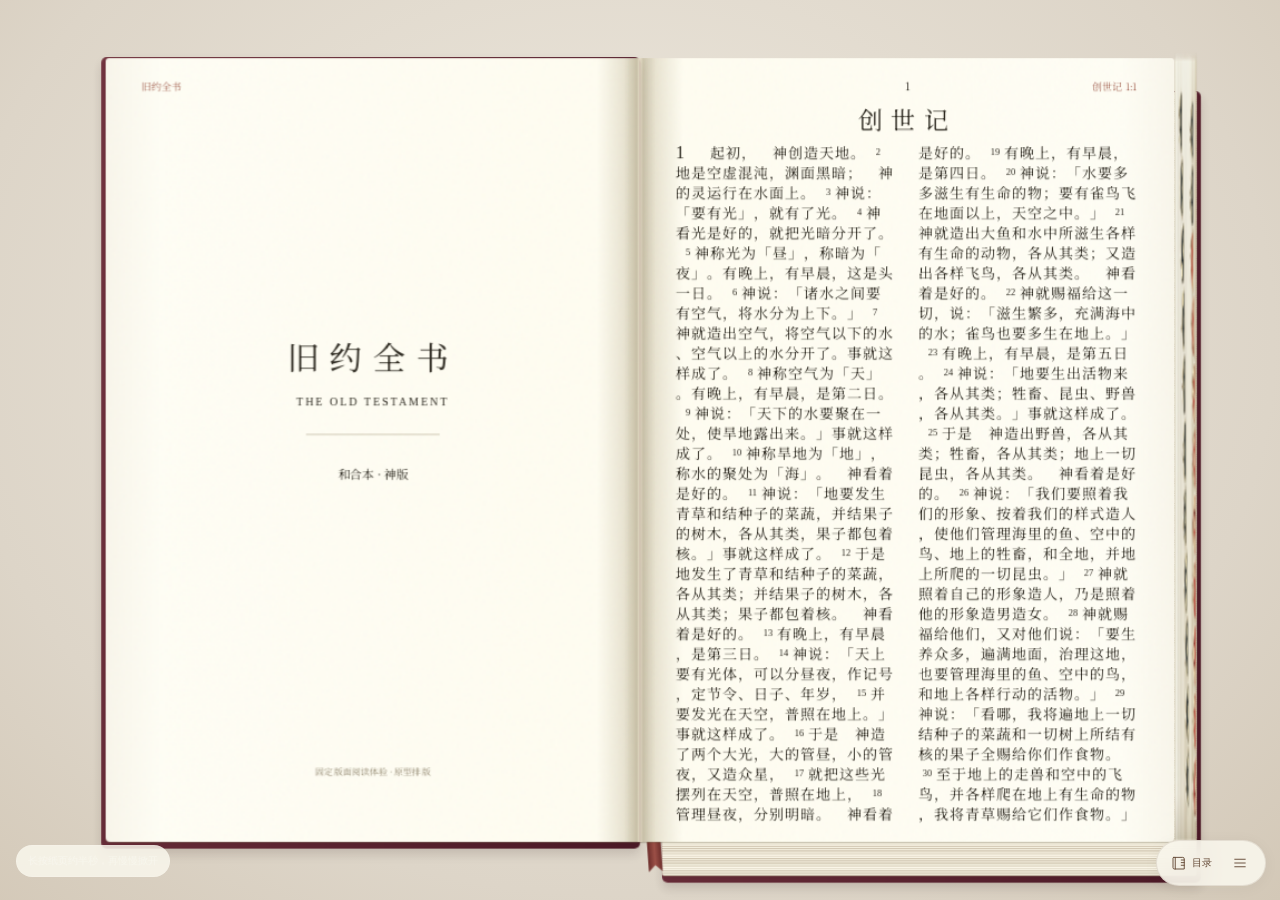
==== index.html @ 945cb701 "Fix distorted scripture glyphs and chapter spacing with shared typography" ====
<!doctype html>
<html lang="zh-CN" class="paper-immersive" data-reader-scene="reading" data-reader-chrome="hidden" data-paper-scene="reading">
<head>
  <meta charset="utf-8">
  <meta name="viewport" content="width=device-width,initial-scale=1,viewport-fit=cover">
  <meta name="theme-color" content="#d8d0c2">
  <meta name="description" content="固定纸页、双栏对开、书侧索引与真实阅读进度。一个保留经文空间记忆的圣经阅读体验原型。">
  <link rel="manifest" href="manifest.webmanifest"><link rel="icon" href="app-icon.svg" type="image/svg+xml"><link rel="apple-touch-icon" sizes="180x180" href="app-icon-180.png"><meta name="apple-mobile-web-app-capable" content="yes"><meta name="apple-mobile-web-app-status-bar-style" content="black-translucent">
  <title>纸页 · 圣经阅读实验</title>
  <link rel="stylesheet" href="fonts.css">
  <link rel="stylesheet" href="style.css?v=curl-2">
  <link rel="stylesheet" href="book-index.css?v=one-shot-1"><link rel="stylesheet" href="book-scene.css?v=paper-mass-1"><link rel="stylesheet" href="immersion.css?v=one-shot-1">
  <script src="book-material.js?v=paper-mass-1" defer></script><script src="book-scene.js?v=paper-mass-1" defer></script><script src="book-index.js?v=paper-mass-1" defer></script>
  <script src="bible-data.js" defer></script>
  <script src="paper-typography.js?v=type-1" defer></script><script src="paper-page.js?v=type-1" defer></script>
  <script src="gesture-core.js" defer></script>
  <script src="paper-physics.js?v=curl-2" defer></script>
  <script src="paper-renderer.js?v=type-1" defer></script>
  <script src="app.js?v=type-1" defer></script><script src="immersion.js?v=one-shot-1" defer></script>
</head>
<body data-paper-scene="reading">
<header class="masthead">
  <a class="brand" href="#" aria-label="纸页，返回阅读"><span class="brand-mark">页</span><span>纸页<small>PAPER BIBLE</small></span></a>
  <div class="edition-label">和合本 · 固定版面实验 <span>EXPERIENCE 03 · 一镜到底</span></div>
  <button class="text-button" id="about-open">关于这本书 <span aria-hidden="true">↗</span></button>
</header>
<main>
  <aside class="intro">
    <div class="eyebrow"><i></i> 为位置记忆而设计</div>
    <h1>记得那句话，<br>也记得<br><em>它在哪里。</em></h1>
    <p class="lede">不是一条滚动的文字流。<br>是一本可以握住、翻动、重新找到的书。</p>
    <div class="principles">
      <div><span class="guide-icon">↔</span><p><strong>慢慢挪动，细细读</strong><small>轻拖移动纸页 · 捏合缩放整本书</small></p></div>
      <div><span class="guide-icon">⌁</span><p><strong>捏住一页，掀开，也可以放回</strong><small>长按后慢拖 · 纸页弯起，下一页露出</small></p></div>
      <div><span class="guide-icon">Ⅱ</span><p><strong>两根手指，翻过一叠纸</strong><small>连续快滑：5 页 → 10 页 → 20 页</small></p></div>
    </div>
    <div class="lab-controls"><span>用鼠标先试试</span><div><button id="demo-pan">慢拖示范</button><button id="demo-burst">双指快翻示范</button></div></div>
    <p class="prototype-note">体验版排版 · 非实体书原版页码<br>同一页的位置不动，纸张可以慢慢弯起</p>
  </aside>
  <section class="reader" aria-label="纸质圣经阅读器">
    <div class="reader-header">
      <button class="location" id="location-button" aria-label="选择章节"><span id="book-name">创世记</span><span class="location-ref" id="chapter-name">第 1 章</span><span aria-hidden="true">⌄</span></button>
      <div class="view-switch" role="group" aria-label="观看方式"><button id="view-open" class="selected" aria-pressed="true">展开</button><button id="view-edge" aria-pressed="false">看书侧</button></div>
      <button class="icon-button" id="help-open" aria-label="手势说明">?</button>
    </div>
    <div class="stage-wrap">
      <div class="stage" id="stage" tabindex="0" role="region" aria-label="对开书页。直接拖动平移；长按约半秒后慢拖可掀页、回拖放回；双指捏合缩放。左页向右前翻，右页向左后翻。">
        <div class="surface-caption" id="surface-caption">一张固定的版面，一段熟悉的位置</div>
        <div class="book" id="book">
          <div class="book-volume" id="book-volume">
            <div class="cover cover-right"></div><div class="page-stack right-stack" id="right-stack"></div>
            <article class="paper right-paper" id="right-paper" aria-label="右页"></article>
            <div class="left-half" id="left-half"><div class="cover cover-left"></div><div class="page-stack left-stack" id="left-stack"></div><div class="left-reading-edge" id="left-reading-edge" aria-hidden="true"></div><article class="paper left-paper" id="left-paper" aria-label="左页"></article><div class="front-cover" aria-hidden="true"><span class="cover-cross">†</span><strong>圣经</strong><small>HOLY BIBLE</small></div></div>
            <div class="gutter"></div><div class="ribbon" aria-hidden="true"></div>
            <div class="index-placement" id="index-placement"><div class="physical-index-host" id="physical-index-host"></div></div>
          </div>
        </div>
        <div class="touch-ring" id="touch-ring" aria-hidden="true"></div>
      </div>
      <div class="scene-controls" id="scene-controls" aria-label="书侧目录">
        <div class="scene-topbar"><button id="scene-back">← 回到阅读</button><span id="scene-status" role="status">沿着书侧，找回那一卷</span></div>
        <div class="scene-bottom"><div class="scene-chapter-list" id="scene-chapter-list" hidden></div><div class="scene-actions"><button id="scene-digital" aria-pressed="false">展开为数字目录</button><button id="scene-chapters">当前卷章节</button></div><p>黑金 · 旧约　朱红 · 新约<br>同一组标签，从纸页走向数字，再回到纸页。</p></div>
      </div>
      <div class="gesture-feedback" id="gesture-feedback" role="status" aria-live="polite">长按纸页约半秒，再慢慢掀开</div>
      <div class="viewport-map" id="viewport-map" aria-hidden="true"><div class="map-fold"></div><div id="map-window"></div></div>
    </div>
    <div class="reading-tools" id="reading-tools">
      <div class="focus-group" role="group" aria-label="阅读视角"><button id="fit-book" class="active">对开</button><button id="focus-left">左页</button><button id="focus-right">右页</button><button id="demo-peek" class="peek-demo" title="演示长按、掀开偷看、再放回">掀页演示</button></div>
      <div class="zoom-tools"><button id="zoom-out" aria-label="缩小">−</button><button id="zoom-value" title="恢复对开视角">100%</button><button id="zoom-in" aria-label="放大">＋</button></div>
    </div>
    <footer class="reader-footer">
      <button class="nav-button" id="prev" aria-label="向前翻一页">←</button>
      <div class="book-progress"><div class="progress-label"><span id="page-label">1 — 2</span><span id="progress-label">创世记</span></div><div class="thickness-track" title="左边是已翻过的书页，右边是尚未翻过的书页"><div class="read-block" id="read-block"></div><i id="position-pin"></i><div class="unread-block"></div></div><div class="thickness-labels"><span>已经翻过的纸页</span><span>还在右手边的纸页</span></div></div>
      <button class="nav-button" id="next" aria-label="向后翻一页">→</button>
    </footer>
  </section>
</main>
<dialog id="about-dialog"><button class="dialog-close" data-close aria-label="关闭">×</button><div class="eyebrow">关于这次实验</div><h2>位置不动，<br>只是换一种拿书的方式。</h2><p>手机上，放大并移动观看；平板横屏，完整展开两页。经文不会随屏幕宽度重新排版。</p><p>左右书页堆叠与底部厚度条对应全书位置。点「目录」后，书会合起并转向纸边。66 卷标签按三个一组落在半圆切口中；可展开为数字目录，选卷后回到对应切口，再打开书。</p><p class="notice">本版为参考小开本双栏风格的体验排版，并非某一印刷版的扫描复刻。后续接入你提供的扫描版，才能与实体书页码、行文位置一一对应。</p><div class="sources"><a href="https://www.bibleinmylanguage.com/chinese-bible-midsize-black-black-pvc-covered-chinese-union-version-the-most-popular-bible-in-mainland-china-with-thumb-index-golden-letters-on-cover-red-edges-cuv-holy-bible/" target="_blank" rel="noreferrer">内页风格参考 ↗</a><a href="https://ebible.org/cmn-cu89s/copyright.htm" target="_blank" rel="noreferrer">经文来源：eBible 和合本（公版标注）↗</a></div></dialog>
<dialog id="help-dialog"><button class="dialog-close" data-close aria-label="关闭">×</button><div class="eyebrow">手势小抄 · 可逆的翻页</div><h2>先捏住这张纸，<br>再决定要不要翻过去。</h2><dl><dt>长按约半秒，再慢慢拖</dt><dd>右页向左掀，左页向右掀。从触点到书脊之间会弯起，下面的下一页逐渐露出；手指往回走，纸页就跟着退回。</dd><dt>松手放下</dt><dd>翻过中间或向前甩出时完成翻页；没过中间或明显往回拖时回落。只掀开偷看，不会改变页码。中途添加第二根手指会放回纸页，转为缩放。</dd><dt>直接单指慢拖</dt><dd>不先长按，仍然是移动整本书，不会进入掀页。</dd><dt>单指 / 双指快滑</dt><dd>单指翻 1 页；双指先翻 5 页，1.25 秒内连续同向快滑加速到 10、20 页。都用弯曲纸页过渡。</dd><dt>双指张开 / 合拢</dt><dd>缩放整本书；本次触摸不会误触发翻页。</dd><dt>鼠标与演示</dt><dd>按住鼠标约半秒再拖，也能掀页；点击工具栏「掀页演示」可看一次掀开、偷看、放回的完整过程。Esc 可放回纸页。</dd></dl><p class="notice">“翻 1 页”按翻动一张纸计算，即下一组对开。当前为轻量曲面纸张模拟，并非完整纸张力学仿真；不同手机的多指手感仍需真机体验。</p></dialog>

</body></html>
---- fonts.css ----
@font-face{font-family:PaperSerif;src:url("fonts/serif-0-cbd42fdb.woff2");font-weight:400;font-display:swap;unicode-range:U+20,U+2A,U+2D,U+2E,U+2F,U+30,U+31,U+32,U+33,U+34,U+35,U+36,U+37,U+38,U+39,U+41,U+42,U+43,U+44,U+45,U+46,U+47,U+48,U+49,U+4A,U+4B,U+4C,U+4D,U+4E,U+4F,U+50,U+51,U+52,U+53,U+54,U+55,U+56,U+57,U+58,U+59,U+5A,U+61,U+62,U+63,U+64,U+65,U+66,U+67,U+68,U+69,U+6A,U+6B,U+6C,U+6D,U+6E,U+6F,U+70,U+71,U+72,U+73,U+74,U+75,U+76,U+77,U+78,U+79,U+7A,U+A0,U+B7,U+2014,U+201C,U+201D,U+2D8D,U+3000,U+3001,U+3002,U+300C,U+300D,U+300E,U+300F,U+3014,U+3015,U+4E00,U+4E01,U+4E03,U+4E07,U+4E08,U+4E09,U+4E0A,U+4E0B,U+4E0D,U+4E0E,U+4E11,U+4E13,U+4E14,U+4E15,U+4E16,U+4E1A,U+4E1B,U+4E1C,U+4E1D,U+4E22,U+4E24,U+4E25,U+4E27,U+4E2A,U+4E2D,U+4E30,U+4E32,U+4E34,U+4E39,U+4E3A,U+4E3B,U+4E3D,U+4E3E,U+4E43,U+4E45,U+4E48,U+4E49,U+4E4B,U+4E4C,U+4E4E,U+4E4F,U+4E50,U+4E56,U+4E58,U+4E5D,U+4E5F,U+4E60,U+4E61,U+4E66,U+4E70,U+4E71,U+4E73,U+4E86,U+4E89,U+4E8B,U+4E8C,U+4E8E,U+4E8F,U+4E91,U+4E92,U+4E94,U+4E95,U+4E98,U+4E9A,U+4E9B,U+4EA1,U+4EA4,U+4EA5,U+4EA6,U+4EA7,U+4EA8,U+4EA9,U+4EAB,U+4EAC,U+4EAD,U+4EAE,U+4EB2,U+4EB5,U+4EBA,U+4EBF,U+4EC0,U+4EC1,U+4EC5,U+4EC6,U+4EC7,U+4ECA,U+4ECB,U+4ECD,U+4ECE,U+4ED1,U+4ED3,U+4ED4,U+4ED6,U+4ED7,U+4ED8,U+4ED9,U+4EE3,U+4EE4,U+4EE5,U+4EEA,U+4EEC,U+4EF0,U+4EF6,U+4EF7,U+4EFB,U+4EFD,U+4EFF,U+4F0A,U+4F0D,U+4F0F,U+4F10,U+4F11,U+4F17,U+4F19,U+4F1A,U+4F1F,U+4F20,U+4F24,U+4F26,U+4F2A,U+4F2F,U+4F30,U+4F34,U+4F36,U+4F38,U+4F3A,U+4F3C,U+4F46,U+4F4D,U+4F4E,U+4F4F,U+4F50,U+4F51,U+4F53,U+4F55,U+4F59,U+4F5B,U+4F5C,U+4F60,U+4F63,U+4F69,U+4F6F,U+4F73,U+4F7F,U+4F84,U+4F8B,U+4F8D,U+4F9B,U+4F9D,U+4FA7,U+4FAE,U+4FAF,U+4FB5,U+4FBF,U+4FC3,U+4FC4,U+4FCA,U+4FCF,U+4FD7,U+4FDD,U+4FE1,U+4FEE,U+4FEF,U+4FF1,U+4FF8,U+500D,U+5012,U+5014,U+5018,U+5019,U+501A,U+501F,U+5026,U+502D,U+503A,U+503C,U+503E,U+5047,U+504F,U+505A,U+505C,U+5065,U+5076,U+5077,U+507F,U+5085,U+508D,U+50AC,U+50B2,U+50CF,U+50DA,U+50ED,U+50EE,U+50F5,U+50FB,U+513F,U+5141,U+5143,U+5144,U+5145,U+5146,U+5148,U+5149,U+514B,U+514D,U+5151,U+5154,U+515A,U+515C,U+5162,U+5165,U+5168,U+516B,U+516C,U+516D,U+5170,U+5171,U+5173,U+5174,U+5175,U+5176,U+5177,U+5178,U+517B,U+517C,U+517D,U+5185,U+5188,U+518C,U+518D,U+5192,U+5195,U+5199,U+519B,U+519C,U+51A0,U+51A4,U+51A5,U+51AC,U+51B0,U+51B2,U+51B3,U+51B5,U+51B7,U+51C0,U+51C4,U+51C6,U+51C9,U+51CB,U+51CC,U+51CF,U+51D1,U+51DD,U+51E0,U+51E1,U+51E4,U+51ED,U+51EF,U+51F3,U+51F6,U+51F8,U+51F9,U+51FA,U+51FB,U+51FF,U+5200,U+5203,U+5206,U+5207,U+5211,U+5212,U+5217,U+5219,U+521A,U+521B,U+521D,U+5220,U+5224,U+5228,U+5229,U+522B,U+522E,U+5230,U+5236,U+5237,U+523A,U+523B,U+5243,U+524A,U+524D,U+5251,U+5254,U+5256,U+525C,U+5265,U+5269,U+526A,U+526F;}
@font-face{font-family:PaperSerif;src:url("fonts/serif-1-419ee6e7.woff2");font-weight:400;font-display:swap;unicode-range:U+5272,U+527F,U+5288,U+529B,U+529D,U+529E,U+529F,U+52A0,U+52A1,U+52A3,U+52A8,U+52A9,U+52AA,U+52AC,U+52B1,U+52B2,U+52B3,U+52BF,U+52C3,U+52C7,U+52C9,U+52D2,U+52DF,U+52E4,U+52FE,U+52FF,U+5300,U+5305,U+5309,U+5316,U+5317,U+5319,U+5320,U+5323,U+532A,U+5339,U+533A,U+533B,U+533F,U+5341,U+5343,U+5347,U+5348,U+534A,U+534E,U+534F,U+5351,U+5352,U+5355,U+5356,U+5357,U+535A,U+535C,U+5360,U+5364,U+5366,U+5367,U+536B,U+536F,U+5370,U+5371,U+5373,U+5374,U+5377,U+5378,U+5382,U+5384,U+5385,U+5386,U+5389,U+538B,U+538C,U+5395,U+539A,U+539F,U+53A8,U+53BB,U+53C2,U+53C8,U+53C9,U+53CA,U+53CB,U+53CC,U+53CD,U+53D1,U+53D4,U+53D6,U+53D7,U+53D8,U+53D9,U+53DB,U+53DF,U+53E0,U+53E3,U+53E4,U+53E5,U+53E6,U+53E8,U+53E9,U+53EA,U+53EB,U+53EC,U+53EF,U+53F0,U+53F1,U+53F2,U+53F3,U+53F6,U+53F7,U+53F8,U+53F9,U+53FC,U+5401,U+5403,U+5404,U+5408,U+5409,U+540A,U+540C,U+540D,U+540E,U+540F,U+5410,U+5411,U+5413,U+5415,U+5417,U+541B,U+541D,U+541E,U+541F,U+5426,U+5427,U+5429,U+542B,U+542C,U+542F,U+5434,U+5435,U+5438,U+5439,U+543C,U+543E,U+5440,U+5448,U+544A,U+5450,U+5455,U+5458,U+5462,U+5468,U+5473,U+5475,U+547C,U+547D,U+5482,U+5486,U+548C,U+5490,U+5492,U+5499,U+54AC,U+54B3,U+54B7,U+54B8,U+54BD,U+54C0,U+54C1,U+54C4,U+54C7,U+54C8,U+54C9,U+54CD,U+54CE,U+54D1,U+54D2,U+54D7,U+54E5,U+54E9,U+54EA,U+54ED,U+54EE,U+54F2,U+54FA,U+54FC,U+5506,U+5507,U+5509,U+5524,U+5531,U+553E,U+5543,U+5544,U+5546,U+554A,U+5566,U+556C,U+557C,U+5582,U+5583,U+5584,U+5587,U+5589,U+558A,U+5598,U+559C,U+559D,U+55A7,U+55B7,U+55BB,U+55C9,U+55D0,U+55E3,U+55E4,U+55F3,U+5609,U+5618,U+562C,U+5631,U+5632,U+5634,U+5636,U+563B,U+564E,U+5668,U+5669,U+568F,U+56B7,U+56BC,U+56CA,U+56DA,U+56DB,U+56DE,U+56E0,U+56E2,U+56EB,U+56ED,U+56F0,U+56F4,U+56F5,U+56FA,U+56FD,U+56FE,U+56FF,U+5706,U+5708,U+571F,U+5723,U+5728,U+572D,U+5730,U+573A,U+5740,U+5747,U+574D,U+574E,U+574F,U+5750,U+5751,U+5757,U+575A,U+575B,U+575F,U+5760,U+5761,U+5766,U+5782,U+578B,U+5792,U+57A3,U+57A6,U+57AB,U+57C3,U+57CB,U+57CE,U+57E0,U+57F9,U+57FA,U+5802,U+5806,U+5815,U+582A,U+5835,U+584C,U+5854,U+5858,U+585E,U+586B,U+5881,U+5883,U+5893,U+5899,U+589E,U+58A8,U+58A9,U+58C1,U+58EB,U+58EE,U+58F0,U+58F6,U+5904,U+5907,U+590D,U+590F,U+5916,U+5919,U+591A,U+591C,U+591F,U+5927,U+5929,U+592A,U+592B,U+592D,U+592E,U+5931,U+5934,U+5938,U+5939,U+593A,U+5941,U+5947,U+5948,U+5949,U+594B,U+594F,U+5951,U+5954,U+5956,U+5957,U+5960,U+5962,U+5965,U+5973,U+5974,U+5976,U+5978,U+5979,U+597D,U+5982,U+5983,U+5984,U+5986,U+5987,U+5988,U+5992,U+5993,U+5999,U+59A5,U+59A8,U+59AE,U+59B9,U+59BB,U+59BE,U+59CA,U+59CB,U+59D0,U+59D1,U+59D3,U+59D4,U+59E8,U+59FB,U+5A01,U+5A03,U+5A07,U+5A08,U+5A18,U+5A36,U+5A3C,U+5A46,U+5A49,U+5A5A,U+5A62,U+5A6A,U+5A74,U+5A7F,U+5A9A,U+5AB3,U+5AC1,U+5AC2;}
@font-face{font-family:PaperSerif;src:url("fonts/serif-2-812666ce.woff2");font-weight:400;font-display:swap;unicode-range:U+5AC9,U+5ACC,U+5AD4,U+5AE9,U+5B09,U+5B50,U+5B54,U+5B55,U+5B57,U+5B58,U+5B59,U+5B5A,U+5B5D,U+5B63,U+5B64,U+5B66,U+5B69,U+5B73,U+5B7D,U+5B81,U+5B83,U+5B85,U+5B87,U+5B88,U+5B89,U+5B8C,U+5B8F,U+5B97,U+5B98,U+5B99,U+5B9A,U+5B9C,U+5B9D,U+5B9E,U+5BA0,U+5BA1,U+5BA2,U+5BA3,U+5BA4,U+5BAB,U+5BB0,U+5BB3,U+5BB4,U+5BB5,U+5BB6,U+5BB9,U+5BBD,U+5BBE,U+5BBF,U+5BC2,U+5BC4,U+5BC6,U+5BCC,U+5BD2,U+5BD3,U+5BDD,U+5BDE,U+5BDF,U+5BE1,U+5BE8,U+5BF8,U+5BF9,U+5BFB,U+5BFC,U+5BFF,U+5C01,U+5C04,U+5C06,U+5C0A,U+5C0F,U+5C11,U+5C14,U+5C16,U+5C18,U+5C1A,U+5C1D,U+5C31,U+5C38,U+5C3A,U+5C3C,U+5C3D,U+5C3E,U+5C3F,U+5C40,U+5C42,U+5C45,U+5C48,U+5C49,U+5C4B,U+5C55,U+5C5E,U+5C61,U+5C65,U+5C6F,U+5C71,U+5C81,U+5C82,U+5C94,U+5C96,U+5C9B,U+5CA9,U+5CAD,U+5CB3,U+5CB8,U+5CF0,U+5CFB,U+5D07,U+5D0E,U+5D16,U+5D29,U+5D3D,U+5D4C,U+5DDD,U+5DE1,U+5DE2,U+5DE5,U+5DE6,U+5DE7,U+5DEB,U+5DEE,U+5DF1,U+5DF2,U+5DF3,U+5DF4,U+5DF7,U+5DFE,U+5E02,U+5E03,U+5E05,U+5E06,U+5E08,U+5E0C,U+5E10,U+5E11,U+5E15,U+5E16,U+5E18,U+5E1A,U+5E1C,U+5E1D,U+5E26,U+5E2D,U+5E2E,U+5E37,U+5E38,U+5E45,U+5E54,U+5E55,U+5E72,U+5E73,U+5E74,U+5E76,U+5E78,U+5E7B,U+5E7C,U+5E7D,U+5E7F,U+5E84,U+5E86,U+5E87,U+5E8A,U+5E8F,U+5E93,U+5E94,U+5E95,U+5E97,U+5E99,U+5E9C,U+5E9F,U+5EA6,U+5EA7,U+5EAD,U+5EB5,U+5EB6,U+5EB7,U+5EC9,U+5ECA,U+5EEA,U+5EF6,U+5EFA,U+5EFF,U+5F00,U+5F02,U+5F03,U+5F04,U+5F0A,U+5F0F,U+5F11,U+5F13,U+5F15,U+5F17,U+5F1F,U+5F20,U+5F25,U+5F26,U+5F2F,U+5F31,U+5F39,U+5F3A,U+5F52,U+5F53,U+5F55,U+5F62,U+5F69,U+5F70,U+5F71,U+5F79,U+5F7C,U+5F80,U+5F81,U+5F84,U+5F85,U+5F87,U+5F88,U+5F8B,U+5F90,U+5F92,U+5F97,U+5FA1,U+5FAA,U+5FAE,U+5FB7,U+5FC3,U+5FC5,U+5FCC,U+5FCD,U+5FD2,U+5FD7,U+5FD8,U+5FD9,U+5FE0,U+5FE4,U+5FE7,U+5FEB,U+5FF5,U+5FFB,U+5FFD,U+5FFF,U+6000,U+6001,U+600E,U+6012,U+6015,U+601C,U+601D,U+6020,U+6025,U+6027,U+6028,U+602A,U+602F,U+603B,U+6043,U+604B,U+6050,U+6052,U+6055,U+6064,U+6068,U+6069,U+606D,U+606F,U+6070,U+6073,U+6076,U+6078,U+607A,U+607C,U+6084,U+6089,U+6094,U+6096,U+609F,U+60A3,U+60A6,U+60AC,U+60AF,U+60B2,U+60B4,U+60BC,U+60C5,U+60CA,U+60D1,U+60DC,U+60DF,U+60E0,U+60E7,U+60E8,U+60E9,U+60EB,U+60ED,U+60EF,U+60F0,U+60F3,U+60F6,U+60F9,U+6101,U+6106,U+6108,U+610E,U+610F,U+611A,U+611F,U+6124,U+6127,U+613F,U+6148,U+614C,U+614E,U+6155,U+6162,U+6167,U+6170,U+618E,U+6194,U+61C2,U+61C8,U+61CA,U+61D2,U+61E6,U+6208,U+620D,U+620F,U+6210,U+6211,U+6212,U+6216,U+6218,U+621A,U+621B,U+621F,U+6225,U+622A,U+622E,U+6233,U+6234,U+6237,U+623E,U+623F,U+6240,U+6241,U+6247,U+624B,U+624D,U+624E,U+6251,U+6253,U+6254,U+6258,U+625B,U+6263,U+6267,U+6269,U+626A,U+626B,U+626C,U+626D,U+626E,U+626F,U+6270,U+6276,U+6279,U+627E,U+627F,U+6280,U+6284,U+628A,U+6293,U+6295,U+6296,U+6297,U+6298,U+629A,U+629B,U+629F,U+62A1,U+62A2,U+62A4,U+62A5,U+62AB;}
@font-face{font-family:PaperSerif;src:url("fonts/serif-3-44a3578f.woff2");font-weight:400;font-display:swap;unicode-range:U+62AC,U+62B1,U+62B5,U+62B9,U+62BC,U+62BD,U+62C5,U+62C6,U+62C7,U+62C8,U+62C9,U+62CD,U+62D0,U+62D2,U+62D4,U+62D6,U+62D8,U+62D9,U+62DA,U+62DB,U+62DC,U+62DF,U+62E2,U+62E3,U+62E5,U+62E6,U+62E7,U+62E8,U+62E9,U+62EC,U+62EF,U+62F3,U+62F4,U+62F7,U+62FE,U+62FF,U+6301,U+6302,U+6307,U+6309,U+6311,U+6313,U+6316,U+631E,U+631F,U+6321,U+6323,U+6324,U+6328,U+632A,U+632B,U+632F,U+6332,U+633A,U+633D,U+6342,U+6346,U+6349,U+634F,U+6350,U+6355,U+635F,U+6361,U+6362,U+6363,U+6367,U+636E,U+6376,U+6377,U+637B,U+6380,U+6388,U+6389,U+638C,U+638F,U+6390,U+6392,U+6398,U+63A0,U+63A2,U+63A3,U+63A5,U+63A7,U+63A8,U+63A9,U+63AA,U+63B3,U+63B7,U+63D0,U+63D2,U+63DD,U+63E1,U+63E3,U+63EA,U+63ED,U+6400,U+6401,U+6402,U+6405,U+6406,U+640B,U+6413,U+641C,U+6427,U+642C,U+642D,U+643A,U+6446,U+6447,U+6454,U+6458,U+6469,U+6478,U+6487,U+6491,U+6492,U+6495,U+649E,U+64A4,U+64AD,U+64AE,U+64B5,U+64BC,U+64C5,U+64CD,U+64D2,U+64D8,U+64E6,U+6512,U+652F,U+6536,U+6539,U+653B,U+653E,U+653F,U+6545,U+6548,U+654C,U+654F,U+6551,U+6555,U+6559,U+655B,U+655E,U+6562,U+6563,U+6566,U+656C,U+6570,U+6572,U+6574,U+6577,U+6587,U+658B,U+6590,U+6591,U+6597,U+6599,U+659C,U+659F,U+65A4,U+65A5,U+65A7,U+65A9,U+65AD,U+65AF,U+65B0,U+65B9,U+65BD,U+65C1,U+65C5,U+65CB,U+65CC,U+65CF,U+65D2,U+65D7,U+65E0,U+65E2,U+65E5,U+65E6,U+65E7,U+65E8,U+65E9,U+65EC,U+65F1,U+65F6,U+65F7,U+65FA,U+6602,U+6606,U+660C,U+660E,U+660F,U+6613,U+6614,U+661F,U+6625,U+6627,U+6628,U+662F,U+6634,U+663C,U+663E,U+6643,U+664B,U+664C,U+6652,U+6653,U+665A,U+6668,U+666E,U+666F,U+6674,U+6676,U+6677,U+667A,U+6682,U+6691,U+6696,U+6697,U+66B4,U+66DD,U+66F2,U+66F4,U+66F7,U+66FC,U+66FE,U+66FF,U+6700,U+6708,U+6709,U+670B,U+670D,U+6714,U+671B,U+671D,U+671F,U+6728,U+672A,U+672B,U+672C,U+672F,U+6731,U+6734,U+6735,U+673A,U+673D,U+6740,U+6742,U+6743,U+6746,U+6748,U+6749,U+674E,U+674F,U+6750,U+6751,U+6756,U+675C,U+675F,U+6760,U+6761,U+6765,U+6768,U+676F,U+6770,U+6774,U+6775,U+677E,U+677F,U+6781,U+6789,U+6795,U+6797,U+679C,U+679D,U+67A2,U+67AA,U+67AB,U+67AF,U+67B3,U+67B5,U+67B6,U+67B7,U+67C1,U+67C4,U+67CF,U+67D0,U+67D3,U+67D4,U+67DC,U+67DE,U+67E5,U+67EF,U+67F1,U+67F3,U+67F4,U+6807,U+680B,U+680F,U+6811,U+6816,U+6817,U+6837,U+6838,U+6839,U+683C,U+683D,U+6842,U+6843,U+6845,U+6846,U+6848,U+684C,U+6851,U+6868,U+6876,U+6881,U+6883,U+6885,U+6897,U+68A2,U+68A6,U+68AD,U+68AF,U+68B0,U+68B3,U+68C0,U+68C2,U+68CD,U+68D2,U+68D5,U+68D8,U+68DA,U+68EE,U+68F5,U+68FA,U+6905,U+690D,U+693D,U+695A,U+6960,U+6963,U+697C,U+6982,U+6984,U+699C,U+69A7,U+69A8,U+69AB,U+69B4,U+69BB,U+69C1,U+69CC,U+69DB,U+69FD,U+6A21,U+6A2A,U+6A44,U+6A5B,U+6A61,U+6A79,U+6A80,U+6A90,U+6B20,U+6B21,U+6B22,U+6B23,U+6B32,U+6B3A,U+6B3E,U+6B47,U+6B4C,U+6B62,U+6B63,U+6B64,U+6B65,U+6B66,U+6B6A,U+6B79;}
@font-face{font-family:PaperSerif;src:url("fonts/serif-4-0f13e8ef.woff2");font-weight:400;font-display:swap;unicode-range:U+6B7B,U+6B83,U+6B8B,U+6B93,U+6BA1,U+6BB4,U+6BB5,U+6BB7,U+6BBF,U+6BC1,U+6BC2,U+6BCD,U+6BCF,U+6BD2,U+6BD4,U+6BD5,U+6BD7,U+6BD9,U+6BDB,U+6BEB,U+6BEF,U+6C0F,U+6C11,U+6C14,U+6C34,U+6C38,U+6C41,U+6C42,U+6C49,U+6C4A,U+6C57,U+6C5B,U+6C5F,U+6C60,U+6C61,U+6C64,U+6C6A,U+6C72,U+6C79,U+6C89,U+6C8C,U+6C90,U+6C99,U+6C9B,U+6C9F,U+6CA1,U+6CA6,U+6CA7,U+6CAB,U+6CB3,U+6CB8,U+6CB9,U+6CBB,U+6CBD,U+6CBE,U+6CBF,U+6CC4,U+6CC9,U+6CCA,U+6CD5,U+6CDB,U+6CDE,U+6CE1,U+6CE2,U+6CE3,U+6CE5,U+6CE8,U+6CEA,U+6CF0,U+6CF3,U+6CFB,U+6CFC,U+6D01,U+6D0B,U+6D11,U+6D12,U+6D17,U+6D1B,U+6D1E,U+6D2A,U+6D32,U+6D3B,U+6D3C,U+6D3E,U+6D41,U+6D45,U+6D46,U+6D47,U+6D4A,U+6D4B,U+6D4E,U+6D51,U+6D53,U+6D66,U+6D69,U+6D6A,U+6D6E,U+6D74,U+6D77,U+6D78,U+6D82,U+6D88,U+6D89,U+6D8C,U+6D8E,U+6D9B,U+6DA4,U+6DA6,U+6DA8,U+6DAE,U+6DAF,U+6DB2,U+6DB8,U+6DCB,U+6DE1,U+6DE4,U+6DEB,U+6DF1,U+6DF7,U+6DF9,U+6DFB,U+6E05,U+6E0A,U+6E0E,U+6E10,U+6E14,U+6E21,U+6E23,U+6E29,U+6E2F,U+6E34,U+6E38,U+6E3A,U+6E43,U+6E56,U+6E7E,U+6E7F,U+6E83,U+6E85,U+6E90,U+6EA2,U+6EAA,U+6EBA,U+6ECB,U+6ED1,U+6ED3,U+6ED4,U+6EDA,U+6EE1,U+6EE4,U+6EE5,U+6EE8,U+6EE9,U+6EF4,U+6F02,U+6F06,U+6F0F,U+6F13,U+6F20,U+6F2B,U+6F6D,U+6F84,U+6F8E,U+6F9C,U+6FA1,U+6FB3,U+6FC0,U+6FE0,U+6FEF,U+7011,U+704C,U+706B,U+706D,U+706F,U+7070,U+7075,U+7076,U+707E,U+707F,U+7089,U+708E,U+7092,U+70AD,U+70B9,U+70BC,U+70C1,U+70C2,U+70C8,U+70D8,U+70D9,U+70DB,U+70DF,U+70E4,U+70E6,U+70E7,U+70EB,U+70ED,U+7109,U+710A,U+711A,U+7126,U+7130,U+7136,U+714C,U+714E,U+715E,U+7164,U+7167,U+716E,U+717D,U+7184,U+718A,U+7194,U+719F,U+71AC,U+71CE,U+71D4,U+71D5,U+71E5,U+7206,U+722A,U+722C,U+7231,U+7235,U+7236,U+7238,U+723D,U+7247,U+7248,U+724C,U+7259,U+725B,U+725D,U+7261,U+7262,U+7267,U+7269,U+7272,U+7275,U+7279,U+727A,U+7281,U+728A,U+72AC,U+72AF,U+72B6,U+72B9,U+72C2,U+72C4,U+72CD,U+72D0,U+72D7,U+72E0,U+72E1,U+72EC,U+72ED,U+72EE,U+72F1,U+72F8,U+72FC,U+730E,U+7316,U+731B,U+731C,U+732A,U+732B,U+732E,U+7334,U+733E,U+733F,U+7384,U+7387,U+7389,U+738B,U+738E,U+739B,U+73A9,U+73AB,U+73AF,U+73B0,U+73B3,U+73B7,U+73BA,U+73BB,U+73C9,U+73CA,U+73CD,U+73DE,U+73E0,U+73E5,U+73ED,U+73F0,U+7403,U+7406,U+740F,U+7410,U+7422,U+7433,U+7434,U+7435,U+7436,U+7455,U+7459,U+745A,U+745F,U+7470,U+747E,U+7483,U+748E,U+74A7,U+74DC,U+74E3,U+74E4,U+74E6,U+74EE,U+74F6,U+7518,U+751A,U+751C,U+751F,U+7525,U+7528,U+7529,U+7530,U+7531,U+7532,U+7533,U+7535,U+7537,U+7538,U+753B,U+7545,U+754C,U+754F,U+7559,U+755C,U+7565,U+7566,U+756A,U+7586,U+758B,U+758F,U+7591,U+7596,U+759F,U+75A5,U+75AB,U+75AE,U+75AF,U+75B2,U+75B5,U+75BC,U+75BE,U+75C5,U+75C7,U+75CA,U+75D2,U+75D4,U+75D5,U+75DB,U+75E2,U+75E8,U+75EA,U+75EB,U+75F4,U+7600,U+761F,U+7620,U+7624,U+7626,U+762A,U+762B,U+7638,U+7663,U+766B,U+767B,U+767D,U+767E,U+7682,U+7684;}
@font-face{font-family:PaperSerif;src:url("fonts/serif-5-4bf1fc6f.woff2");font-weight:400;font-display:swap;unicode-range:U+7686,U+7687,U+768E,U+76AE,U+76B1,U+76BF,U+76C2,U+76C6,U+76C8,U+76CA,U+76CF,U+76D0,U+76D1,U+76D2,U+76D4,U+76D6,U+76D7,U+76D8,U+76DB,U+76DF,U+76EE,U+76F4,U+76F8,U+76F9,U+76FC,U+76FE,U+7701,U+7709,U+770B,U+771F,U+7728,U+7736,U+7737,U+773C,U+7740,U+7741,U+775A,U+775B,U+7761,U+7763,U+7766,U+7779,U+7785,U+778E,U+7792,U+77AA,U+77B3,U+77BB,U+77DB,U+77DC,U+77E2,U+77E5,U+77E9,U+77EC,U+77ED,U+77EE,U+77F3,U+77F6,U+77FF,U+7801,U+780C,U+780D,U+7816,U+7827,U+7834,U+7838,U+785D,U+786B,U+786C,U+786E,U+7877,U+788C,U+788D,U+788E,U+7891,U+7897,U+789C,U+78A1,U+78A7,U+78B0,U+78D0,U+78E8,U+78EC,U+78F4,U+78FA,U+7901,U+793A,U+793C,U+7940,U+7948,U+7949,U+7956,U+795D,U+795E,U+796D,U+7977,U+7978,U+7980,U+7981,U+7984,U+798F,U+79A7,U+79BB,U+79BD,U+79BE,U+79C0,U+79C1,U+79C3,U+79C9,U+79CB,U+79CD,U+79D5,U+79D8,U+79DF,U+79E4,U+79E6,U+79E7,U+79EF,U+79F0,U+79F8,U+79FB,U+79FD,U+7A00,U+7A0B,U+7A0D,U+7A0E,U+7A17,U+7A20,U+7A23,U+7A33,U+7A3C,U+7A51,U+7A57,U+7A74,U+7A76,U+7A77,U+7A79,U+7A7A,U+7A7F,U+7A81,U+7A83,U+7A84,U+7A8D,U+7A91,U+7A96,U+7A97,U+7A98,U+7A9C,U+7A9D,U+7A9F,U+7AA5,U+7AA8,U+7ABF,U+7ACB,U+7AD6,U+7AD9,U+7ADE,U+7ADF,U+7AE0,U+7AE5,U+7AED,U+7AEF,U+7AFF,U+7B03,U+7B06,U+7B0F,U+7B11,U+7B14,U+7B19,U+7B1B,U+7B26,U+7B28,U+7B2C,U+7B3C,U+7B49,U+7B4B,U+7B4F,U+7B50,U+7B51,U+7B52,U+7B54,U+7B56,U+7B5B,U+7B75,U+7B79,U+7B7E,U+7B8D,U+7B95,U+7B97,U+7BA1,U+7BA9,U+7BAB,U+7BAD,U+7BB1,U+7BB4,U+7BC7,U+7BD3,U+7BE1,U+7BEE,U+7BF1,U+7BF7,U+7BFE,U+7C38,U+7C4D,U+7C73,U+7C74,U+7C7B,U+7C89,U+7C92,U+7C97,U+7C98,U+7C9C,U+7CAA,U+7CAE,U+7CBE,U+7CCA,U+7CDF,U+7CE0,U+7CFB,U+7D20,U+7D22,U+7D27,U+7D2B,U+7D2F,U+7D6E,U+7E41,U+7E9B,U+7EA2,U+7EA6,U+7EA7,U+7EAA,U+7EAC,U+7EAF,U+7EB2,U+7EB3,U+7EB5,U+7EB6,U+7EB7,U+7EB8,U+7EB9,U+7EBA,U+7EBD,U+7EBF,U+7EC3,U+7EC6,U+7EC7,U+7EC8,U+7ECA,U+7ECF,U+7ED1,U+7ED2,U+7ED3,U+7ED5,U+7ED9,U+7EDC,U+7EDD,U+7EDF,U+7EE3,U+7EE7,U+7EED,U+7EF0,U+7EF3,U+7EF5,U+7EF8,U+7EFA,U+7EFF,U+7F04,U+7F05,U+7F06,U+7F12,U+7F13,U+7F16,U+7F18,U+7F1A,U+7F1D,U+7F20,U+7F26,U+7F29,U+7F38,U+7F3A,U+7F50,U+7F51,U+7F55,U+7F57,U+7F5A,U+7F62,U+7F69,U+7F6A,U+7F6E,U+7F81,U+7F8A,U+7F8E,U+7F94,U+7F9A,U+7F9E,U+7FA1,U+7FA4,U+7FB9,U+7FBD,U+7FC1,U+7FC5,U+7FCE,U+7FD4,U+7FE0,U+7FE1,U+7FF0,U+7FF3,U+7FFB,U+7FFC,U+8000,U+8001,U+8003,U+8005,U+800C,U+800D,U+8010,U+8015,U+8017,U+8019,U+8033,U+8036,U+8038,U+803B,U+803D,U+8042,U+804B,U+804C,U+8054,U+8058,U+805A,U+806A,U+8083,U+8086,U+8089,U+808B,U+808C,U+8098,U+809A,U+809D,U+80A0,U+80A1,U+80A2,U+80A4,U+80A5,U+80A9,U+80AE,U+80AF,U+80B2,U+80BA,U+80BE,U+80BF,U+80C0,U+80C1,U+80C3,U+80C4,U+80C6,U+80CC,U+80CE,U+80D6,U+80DC,U+80DE,U+80E1,U+80F3,U+80F6,U+80F8,U+80FD,U+8102,U+810A,U+810F,U+8110,U+8111,U+8113,U+811A,U+8131,U+8138,U+813E,U+814A,U+814C,U+8151,U+8153;}
@font-face{font-family:PaperSerif;src:url("fonts/serif-6-f547b217.woff2");font-weight:400;font-display:swap;unicode-range:U+8165,U+816E,U+8170,U+8179,U+817E,U+817F,U+8180,U+818F,U+819B,U+819D,U+81B3,U+81C2,U+81CC,U+81E3,U+81EA,U+81EC,U+81ED,U+81F3,U+81F4,U+81FC,U+8200,U+8205,U+820C,U+820D,U+8212,U+8214,U+821C,U+821E,U+821F,U+822A,U+822C,U+8231,U+8235,U+8239,U+826E,U+826F,U+8270,U+8272,U+8273,U+827A,U+827E,U+8282,U+829F,U+82A5,U+82A6,U+82AB,U+82B1,U+82B8,U+82B9,U+82BD,U+82C7,U+82CD,U+82CF,U+82D7,U+82DE,U+82DF,U+82E5,U+82E6,U+82F1,U+82F9,U+8302,U+8303,U+8304,U+8305,U+8314,U+8334,U+8335,U+8346,U+8349,U+8350,U+8352,U+835A,U+8361,U+8363,U+836B,U+836F,U+8377,U+837B,U+837D,U+838E,U+83AB,U+83B1,U+83B2,U+83B7,U+83D6,U+83DC,U+83F2,U+8404,U+840D,U+8425,U+8428,U+843D,U+8457,U+8461,U+846C,U+8471,U+8499,U+849C,U+84B2,U+84BA,U+84C4,U+84D6,U+84DD,U+84EC,U+84FF,U+8511,U+8513,U+852C,U+853B,U+853D,U+8543,U+854A,U+8584,U+8585,U+859B,U+85AA,U+85B0,U+85CF,U+85D0,U+85DC,U+85E4,U+85E9,U+8638,U+864E,U+8650,U+8651,U+8654,U+865A,U+866B,U+8671,U+8679,U+867A,U+867C,U+867D,U+8680,U+8681,U+8682,U+8695,U+86A4,U+86B1,U+86C0,U+86C6,U+86C7,U+86CB,U+86D9,U+86DB,U+86EE,U+86FE,U+8702,U+8713,U+8717,U+8718,U+871C,U+8721,U+8722,U+8725,U+8734,U+8747,U+874E,U+8757,U+8758,U+8759,U+8760,U+876E,U+8776,U+877B,U+878D,U+87AB,U+87BA,U+87C0,U+87CB,U+87E5,U+8813,U+8822,U+8839,U+8840,U+884C,U+8854,U+8857,U+8859,U+8861,U+8863,U+8865,U+8868,U+886B,U+886E,U+8870,U+8872,U+888B,U+888D,U+8896,U+88AB,U+88B1,U+88C2,U+88C5,U+88D4,U+88D5,U+88D9,U+88E4,U+88F3,U+88F9,U+8902,U+8925,U+895F,U+897F,U+8981,U+8986,U+89C1,U+89C2,U+89C4,U+89C5,U+89C6,U+89C9,U+89CC,U+89D0,U+89D2,U+89E3,U+89E6,U+8A00,U+8A07,U+8A89,U+8A8A,U+8A93,U+8B66,U+8B6C,U+8BA1,U+8BA2,U+8BA4,U+8BA5,U+8BA8,U+8BA9,U+8BAD,U+8BAE,U+8BB0,U+8BB2,U+8BB3,U+8BB6,U+8BB7,U+8BB8,U+8BB9,U+8BBA,U+8BBC,U+8BBE,U+8BBF,U+8BC0,U+8BC1,U+8BC4,U+8BC5,U+8BC6,U+8BC8,U+8BC9,U+8BCD,U+8BCF,U+8BD3,U+8BD5,U+8BD7,U+8BDA,U+8BDD,U+8BE1,U+8BE2,U+8BE5,U+8BE6,U+8BE7,U+8BEB,U+8BEC,U+8BED,U+8BEE,U+8BEF,U+8BF1,U+8BF2,U+8BF4,U+8BF5,U+8BF7,U+8BF8,U+8BFA,U+8BFB,U+8BFE,U+8BFF,U+8C01,U+8C03,U+8C04,U+8C05,U+8C06,U+8C08,U+8C0A,U+8C0B,U+8C0E,U+8C0F,U+8C12,U+8C15,U+8C17,U+8C1C,U+8C22,U+8C23,U+8C24,U+8C26,U+8C28,U+8C2C,U+8C31,U+8C37,U+8C41,U+8C46,U+8C61,U+8C6A,U+8C79,U+8C7A,U+8C8C,U+8D1D,U+8D1E,U+8D1F,U+8D21,U+8D22,U+8D23,U+8D24,U+8D25,U+8D26,U+8D27,U+8D28,U+8D29,U+8D2A,U+8D2B,U+8D2C,U+8D2F,U+8D31,U+8D34,U+8D35,U+8D37,U+8D38,U+8D39,U+8D3A,U+8D3B,U+8D3C,U+8D3E,U+8D3F,U+8D41,U+8D42,U+8D43,U+8D44,U+8D49,U+8D4C,U+8D4E,U+8D4F,U+8D50,U+8D54,U+8D56,U+8D58,U+8D5A,U+8D5B,U+8D5E,U+8D60,U+8D62,U+8D64,U+8D66,U+8D6B,U+8D70,U+8D74,U+8D76,U+8D77,U+8D81,U+8D85,U+8D8A,U+8D8B,U+8D9F,U+8DB3,U+8DC3,U+8DCC,U+8DD0,U+8DD1,U+8DDF,U+8DE4,U+8DE8,U+8DEA,U+8DEF,U+8DF3,U+8DF5,U+8DFA,U+8E0A,U+8E0F,U+8E1D,U+8E22;}
@font-face{font-family:PaperSerif;src:url("fonts/serif-7-e7b79a3d.woff2");font-weight:400;font-display:swap;unicode-range:U+8E2A,U+8E39,U+8E44,U+8E48,U+8E4B,U+8E66,U+8E72,U+8E7F,U+8E81,U+8EAB,U+8EB2,U+8EBA,U+8F66,U+8F67,U+8F68,U+8F6C,U+8F6D,U+8F6E,U+8F6F,U+8F70,U+8F74,U+8F7B,U+8F7D,U+8F7F,U+8F83,U+8F85,U+8F86,U+8F87,U+8F88,U+8F89,U+8F8B,U+8F8E,U+8F90,U+8F93,U+8F94,U+8F96,U+8F97,U+8F9B,U+8F9C,U+8F9E,U+8F9F,U+8FA8,U+8FA9,U+8FAB,U+8FB0,U+8FB1,U+8FB9,U+8FBD,U+8FBE,U+8FC1,U+8FC5,U+8FC7,U+8FC8,U+8FCE,U+8FD0,U+8FD1,U+8FD4,U+8FD8,U+8FD9,U+8FDB,U+8FDC,U+8FDD,U+8FDE,U+8FDF,U+8FE5,U+8FE6,U+8FEB,U+8FF0,U+8FF7,U+8FF8,U+8FF9,U+8FFD,U+9000,U+9001,U+9002,U+9003,U+9006,U+9009,U+900A,U+900F,U+9010,U+9012,U+9014,U+901A,U+901E,U+901F,U+9020,U+9022,U+9038,U+903B,U+903C,U+903E,U+9041,U+9042,U+9047,U+904D,U+9053,U+9057,U+9063,U+9065,U+906D,U+906E,U+9075,U+907F,U+9091,U+90A3,U+90A6,U+90AA,U+90B1,U+90BB,U+90CA,U+90CE,U+90D1,U+90E8,U+90ED,U+90FD,U+9119,U+9149,U+914A,U+914C,U+914D,U+9152,U+9169,U+916C,U+9175,U+9178,U+917F,U+9187,U+9189,U+918B,U+9192,U+91C7,U+91CA,U+91CC,U+91CD,U+91CE,U+91CF,U+91D1,U+91DC,U+9274,U+933E,U+93CA,U+9488,U+9489,U+948F,U+9493,U+949D,U+94A2,U+94A5,U+94A6,U+94A9,U+94AE,U+94B1,U+94B9,U+94BB,U+94C1,U+94C3,U+94C5,U+94CA,U+94D9,U+94DB,U+94DC,U+94E0,U+94ED,U+94EE,U+94F2,U+94F6,U+94F8,U+94FA,U+94FE,U+9500,U+9501,U+9504,U+9505,U+9508,U+9509,U+950B,U+9510,U+9519,U+951A,U+9521,U+9523,U+9524,U+9525,U+9526,U+952D,U+952F,U+9538,U+9539,U+953B,U+9540,U+9547,U+954A,U+954C,U+955C,U+9563,U+956F,U+9570,U+9576,U+957F,U+95E8,U+95E9,U+95EA,U+95ED,U+95EE,U+95EF,U+95F2,U+95F4,U+95F5,U+95F7,U+95F8,U+95F9,U+95FA,U+95FB,U+9601,U+9604,U+9605,U+9609,U+9614,U+961F,U+9631,U+9632,U+9633,U+9634,U+9635,U+9636,U+963B,U+963F,U+9640,U+9644,U+9646,U+9647,U+9648,U+964B,U+964D,U+9650,U+9661,U+9662,U+9664,U+9669,U+966A,U+9675,U+9676,U+9677,U+9686,U+968F,U+9690,U+9694,U+9698,U+9699,U+969C,U+96B6,U+96BE,U+96C0,U+96C4,U+96C5,U+96C6,U+96C7,U+96CF,U+96D5,U+96E8,U+96EA,U+96F6,U+96F7,U+96F9,U+96FE,U+9700,U+9707,U+9709,U+970E,U+9716,U+971C,U+9732,U+9738,U+9739,U+9752,U+9756,U+9759,U+975E,U+9760,U+9762,U+9769,U+9776,U+978B,U+978D,U+9798,U+97AD,U+97E6,U+97ED,U+97F3,U+9875,U+9876,U+9877,U+9879,U+987A,U+987B,U+987D,U+987E,U+987F,U+9881,U+9882,U+9884,U+9886,U+9888,U+988A,U+9897,U+9898,U+989C,U+989D,U+98A0,U+98A4,U+98CE,U+98D5,U+98D8,U+98DE,U+98DF,U+9910,U+9965,U+996B,U+996D,U+996E,U+9970,U+9971,U+9976,U+9977,U+997C,U+997F,U+9986,U+9988,U+998B,U+9990,U+9991,U+9996,U+9999,U+99A8,U+9A6C,U+9A6E,U+9A6F,U+9A70,U+9A71,U+9A73,U+9A74,U+9A79,U+9A7B,U+9A7C,U+9A7E,U+9A7F,U+9A82,U+9A84,U+9A86,U+9A87,U+9A8C,U+9A8F,U+9A91,U+9A97,U+9A9A,U+9A9F,U+9AA1,U+9AA8,U+9AB8,U+9ABC,U+9AC5,U+9AD1,U+9AD3,U+9AD8,U+9B03,U+9B13,U+9B3C,U+9B41,U+9B42,U+9B54,U+9C7C,U+9C81,U+9C9C,U+9CC4,U+9CDE,U+9E1F,U+9E20,U+9E21,U+9E23;}
@font-face{font-family:PaperSerif;src:url("fonts/serif-8-e95702f1.woff2");font-weight:400;font-display:swap;unicode-range:U+9E26,U+9E2A,U+9E2C,U+9E2E,U+9E31,U+9E35,U+9E36,U+9E37,U+9E3D,U+9E3F,U+9E48,U+9E4C,U+9E51,U+9E55,U+9E5A,U+9E5E,U+9E64,U+9E67,U+9E6D,U+9E6F,U+9E70,U+9E73,U+9E7F,U+9E80,U+9E8B,U+9EA6,U+9EBB,U+9EC4,U+9ECE,U+9ECF,U+9ED1,U+9ED8,U+9F0E,U+9F13,U+9F20,U+9F2B,U+9F2C,U+9F3B,U+9F50,U+9F7F,U+9F99,U+9F9B,U+FF01,U+FF08,U+FF09,U+FF0C,U+FF1A,U+FF1B,U+FF1F;}
---- style.css ----
:root{--ink:#253d34;--muted:#7c8279;--line:#dcded4;--paper:#faf7ed;--wine:#783a36;--ui:system-ui,-apple-system,"Microsoft YaHei",sans-serif;--serif:PaperSerif,"Noto Serif CJK SC","Songti SC",SimSun,serif;color-scheme:light}*{box-sizing:border-box}body{margin:0;color:var(--ink);background:#f0f1e9;font-family:var(--ui);-webkit-tap-highlight-color:transparent}button,a{touch-action:manipulation}button{font:inherit;color:inherit;cursor:pointer;border:0;background:none}button:focus-visible,a:focus-visible,.stage:focus-visible{outline:2px solid #a48451;outline-offset:3px}button:disabled{opacity:.25;cursor:default}button:hover:not(:disabled){color:#9b7540}a{color:inherit;text-decoration:none}.masthead{height:100px;margin:0 auto;max-width:1440px;padding:0 5%;display:flex;align-items:center;justify-content:space-between;border-bottom:1px solid var(--line)}.brand{display:flex;gap:12px;align-items:center;font-size:23px;letter-spacing:3px}.brand small{display:block;font-size:8px;font-weight:600;letter-spacing:3px;margin-top:3px}.brand-mark{font-family:var(--serif);font-size:25px;border:1px solid #586959;padding:4px 7px;border-radius:2px;position:relative}.brand-mark:after{content:"";position:absolute;left:4px;bottom:-4px;right:-4px;top:4px;border:1px solid #586959;z-index:-1}.edition-label{font-size:11px;color:#7e8579;letter-spacing:2px}.edition-label span{padding-left:20px;font-size:9px}.text-button{font-size:12px;padding:12px 0}.text-button span{margin-left:10px}main{max-width:1440px;margin:auto;padding:42px 5% 32px;display:grid;grid-template-columns:300px minmax(0,1fr);gap:6%;align-items:center}.intro{align-self:center}.eyebrow{font-size:11px;letter-spacing:2px;color:#87836d;display:flex;gap:8px;align-items:center}.eyebrow i{display:block;width:6px;height:6px;border-radius:50%;background:#9c895f}h1{font-family:var(--serif);font-size:40px;font-weight:400;line-height:1.55;letter-spacing:2px;margin:24px 0 20px}h1 em{font-style:normal;color:#9a754d}.lede{font-size:12px;color:#7d8278;line-height:2.1;letter-spacing:.4px}.principles{border-top:1px solid var(--line);margin-top:27px;padding-top:7px}.principles>div{display:flex;align-items:center;gap:15px}.guide-icon{font-family:Georgia,serif;font-size:25px;width:26px;text-align:center;color:#8a8c77}.principles p{margin:14px 0}.principles strong{font-size:12px;font-weight:500}.principles small{display:block;color:#8c8f85;font-size:10px;margin-top:6px;white-space:nowrap}.lab-controls{margin-top:20px;font-size:10px;color:#8a8e81}.lab-controls>div{display:flex;gap:8px;margin-top:9px}.lab-controls button{font-size:11px;border:1px solid #d3d6c8;border-radius:3px;padding:8px 11px;background:#f8f9f3}.prototype-note{font-size:9px;line-height:1.8;color:#96998d;margin-top:23px}.reader{min-width:0;background:#fcfcf7;border:1px solid #d6d9cd;border-radius:12px;box-shadow:0 12px 40px #2a3d2910;overflow:hidden}.reader-header{height:64px;display:flex;align-items:center;justify-content:space-between;padding:0 22px;border-bottom:1px solid #e6e5db;gap:12px}.location{display:flex;align-items:center;gap:10px;padding:8px 0;font-size:14px;font-weight:600}.location-ref{font-size:10px;color:#9a9b8c;font-weight:400}.view-switch{display:flex;border:1px solid #dcded1;background:#f0f2e9;padding:3px;border-radius:6px;gap:2px}.view-switch button{font-size:11px;padding:7px 13px;border-radius:4px}.view-switch button.selected{background:#fff;color:#304d3a;box-shadow:0 1px 4px #253d3410}.icon-button{width:26px;height:26px;border:1px solid #ccd2c3;border-radius:50%;font-family:Georgia,serif;font-size:13px}.stage-wrap{height:min(62vh,610px);min-height:420px;position:relative;background:#e3e5d9;overflow:hidden;perspective:1600px}.stage{position:absolute;inset:0;overflow:hidden;touch-action:none;user-select:none;-webkit-user-select:none;cursor:grab;background:radial-gradient(ellipse at 50% 20%,#edf0e5,#dfe3d4)}.stage.dragging{cursor:grabbing}.surface-caption{position:absolute;top:19px;left:0;right:0;text-align:center;font-size:9px;letter-spacing:2px;color:#929884;pointer-events:none}.book{position:absolute;width:960px;height:704px;transform-origin:0 0;will-change:transform;isolation:isolate}.cover{position:absolute;top:-5px;bottom:-9px;background:#302d25;border-radius:8px;box-shadow:0 12px 16px #24291e36}.cover-left{left:-10px;right:480px;transform:skewY(1deg)}.cover-right{right:-10px;left:480px;transform:skewY(-1deg)}.page-stack{position:absolute;top:7px;height:704px;background:repeating-linear-gradient(to bottom,#c5b6a0 0px,#e4ddc8 1px,#e4ddc8 2px,#bfae95 3px);border-bottom:4px solid #773e37;border-radius:0 0 6px 6px;z-index:1;transition:transform .5s,width .5s}.left-stack{left:0;width:480px;transform-origin:right top;box-shadow:-3px 8px 8px #292b2326}.right-stack{left:480px;width:480px;transform-origin:left top;box-shadow:3px 8px 8px #292b2326}.paper{position:absolute;top:0;width:480px;height:704px;background:var(--paper);color:#26241e;z-index:2;overflow:hidden;box-shadow:0 1px 1px #60553a55}.paper:after{content:"";position:absolute;inset:0;pointer-events:none;opacity:.22;background-image:url("data:image/svg+xml,%3Csvg viewBox='0 0 180 180' xmlns='http://www.w3.org/2000/svg'%3E%3Cfilter id='n'%3E%3CfeTurbulence type='fractalNoise' baseFrequency='.7' numOctaves='3' stitchTiles='stitch'/%3E%3C/filter%3E%3Crect width='100%25' height='100%25' opacity='.11' filter='url(%23n)'/%3E%3C/svg%3E")}.left-paper{left:0;border-radius:3px 0 0 4px;background:linear-gradient(90deg,#f7f2e5 0%,#fbf8ed 10%,#f9f5e8 91%,#d7cfb9 100%)}.right-paper{left:480px;border-radius:0 3px 4px 0;background:linear-gradient(90deg,#d7cfb9 0%,#f9f5e8 9%,#fbf8ed 90%,#f7f2e5 100%)}.paper svg{width:480px;height:704px;font-family:var(--serif);overflow:visible}.paper svg text{fill:#2d2920}.gutter{position:absolute;left:466px;top:0;width:28px;height:704px;background:linear-gradient(90deg,transparent,#6e603632 40%,#f8eed887 50%,#6e603626 60%,transparent);z-index:4;pointer-events:none}.ribbon{position:absolute;width:13px;left:486px;top:680px;height:51px;background:linear-gradient(90deg,#6a2c2a,#9c5047,#6a2c2a);clip-path:polygon(0 0,100% 0,100% 100%,50% 88%,0 100%);z-index:1;transform:rotate(-4deg);box-shadow:2px 4px 5px #0004}.gesture-feedback{position:absolute;bottom:17px;left:50%;transform:translateX(-50%);font-size:10px;padding:8px 13px;color:#f7f6ed;background:#364539df;border:1px solid #ffffff15;border-radius:30px;z-index:20;white-space:nowrap;pointer-events:none;transition:opacity .3s}.gesture-feedback.idle{opacity:0}.viewport-map{position:absolute;right:16px;bottom:18px;width:65px;height:46px;border:1px solid #79836c66;background:#f8f2dfbb;border-radius:2px;pointer-events:none;z-index:19;box-shadow:1px 3px 5px #3331}.map-fold{position:absolute;left:50%;height:100%;border-left:1px solid #8c806b66}#map-window{position:absolute;border:1px solid #426b55;background:#507c4b22;min-width:2px;min-height:2px}.reading-tools{display:flex;align-items:center;justify-content:space-between;padding:12px 22px;border-bottom:1px solid #e6e7dd}.focus-group{display:flex;gap:5px}.focus-group button{font-size:11px;padding:6px 10px;border-radius:4px;color:#939787}.focus-group button.active{background:#e8eddf;color:#42613d}.zoom-tools{display:flex;align-items:center;gap:7px}.zoom-tools button{font-size:17px;width:28px;height:28px;border:1px solid #e0e3d5;border-radius:4px}#zoom-value{font-size:10px;min-width:48px;border:0}.reader-footer{display:flex;align-items:center;gap:18px;padding:16px 22px 19px}.nav-button{width:32px;height:32px;font-size:20px}.book-progress{flex:1;min-width:0}.progress-label{display:flex;justify-content:space-between;font-size:9px;letter-spacing:.5px;color:#8c8e7d}.thickness-track{height:14px;position:relative;display:flex;margin:8px 0 5px;border-radius:2px;overflow:visible;background:repeating-linear-gradient(90deg,#d0c8b0 0px,#eee6d0 1px,#eee6d0 2px,#cebea4 3px);box-shadow:0 2px 0 #5d4031}.read-block{height:100%;width:0;background:repeating-linear-gradient(90deg,#71816b 0px,#8f9c82 1px,#8f9c82 2px,#6b7b65 3px)}#position-pin{position:absolute;top:-3px;height:20px;width:3px;background:#7e413b;border-radius:1px;left:0;box-shadow:0 0 0 1px #f9f7ea}.thickness-labels{display:flex;justify-content:space-between;font-size:8px;color:#a4a595}.touch-ring{position:absolute;width:30px;height:30px;border:2px solid #406e57;border-radius:50%;background:#72927030;z-index:30;display:none;pointer-events:none}.edge-view{position:absolute;inset:0;padding:25px 26px 38px;overflow:auto;background:radial-gradient(ellipse at 50% 40%,#eaf0e0,#dde4d3);animation:reveal .45s ease-out}.edge-view[hidden]{display:none}@keyframes reveal{from{opacity:0;transform:rotateY(24deg) scale(.93)}to{opacity:1;transform:none}}.edge-heading{text-align:center;font-family:var(--serif);font-size:15px}.edge-heading small{display:block;font-family:var(--ui);font-size:9px;color:#92957f;margin-top:10px}.closed-book{position:relative;margin:24px auto 18px;width:min(390px,90%);height:370px;transform:perspective(1200px) rotateY(-14deg) rotateZ(-2deg);filter:drop-shadow(14px 20px 13px #37472e36)}.closed-cover{position:absolute;inset:-8px -8px -8px -24px;background:linear-gradient(100deg,#242b25,#45473a);border-radius:7px;box-shadow:inset 0 0 0 3px #535346,inset 0 0 0 5px #2b3027}.foreedge{position:absolute;inset:0;border-radius:1px 3px 3px 1px;background:repeating-linear-gradient(0deg,#d7c4aa 0px,#f3ead9 1px,#f3ead9 2px,#baa68a 3px);border-right:7px solid #8d3e38;border-bottom:6px solid #964a42;overflow:hidden;box-shadow:inset 14px 0 14px #342e2833}.index-tabs{position:absolute;inset:13px 9px 12px 16px;display:grid;grid-template-rows:repeat(11,1fr);grid-auto-flow:column;grid-template-columns:repeat(6,1fr);column-gap:5px;row-gap:5px}.index-tab{min-height:23px;border-radius:10px 3px 3px 10px;background:linear-gradient(110deg,#3d463b,#29382e);box-shadow:inset 2px 0 3px #191e17aa,1px 1px 1px #fff8;color:#f1e8cf;font-family:var(--serif);font-size:11px;letter-spacing:1px;padding:0 3px;position:relative;border-left:3px solid #c2b799}.index-tab.nt{background:linear-gradient(110deg,#8a4b45,#66342f)}.index-tab.current{outline:2px solid #d7b265;outline-offset:1px;color:#ffe1a1}.index-tab:hover{transform:translateX(2px);color:#fff!important}.edge-spine{position:absolute;left:-23px;top:0;bottom:0;width:18px;writing-mode:vertical-rl;color:#bdab78;font-family:var(--serif);font-size:9px;display:flex;justify-content:center;align-items:center;letter-spacing:2px}.edge-spine span{font-family:Georgia,serif;font-size:6px;margin-top:20px}.edge-caption{text-align:center;font-size:10px;color:#7d846f}.cut-marker{position:absolute;left:0;right:0;height:3px;background:#a46b50;z-index:1;pointer-events:none}.sources{display:flex;flex-direction:column;gap:12px;margin-top:24px;font-size:11px;text-decoration:underline;text-underline-offset:3px}dialog{width:min(500px,calc(100% - 36px));max-height:85dvh;border:1px solid #d9d6c6;border-radius:9px;padding:35px;background:#f7f6ee;color:var(--ink);box-shadow:0 20px 70px #182b2940}dialog::backdrop{background:#23382766;backdrop-filter:blur(3px)}dialog h2{font-family:var(--serif);font-weight:400;line-height:1.6;font-size:25px;margin:18px 0}dialog p{font-size:12px;color:#757e6e;line-height:1.9}.dialog-close{position:absolute;right:14px;top:10px;font-size:24px;color:#9ca18f}.notice{border-left:2px solid #ba9866;padding:6px 0 6px 14px;font-size:11px!important;background:#c6b89012}dl{font-size:12px;line-height:1.8}dt{font-weight:600;margin-top:14px}dd{margin:3px 0;color:#818877}.chapter-list{display:grid;grid-template-columns:repeat(6,1fr);gap:8px;max-height:45vh;overflow:auto}.chapter-list button{border:1px solid #d7ddcd;background:#edf0e4;border-radius:3px;padding:8px}.chapter-list button.current{background:#3c5c45;color:white}.edge-link{margin-top:22px;font-size:12px;border-bottom:1px solid #bec8b3;padding-bottom:4px}
@media(min-width:1450px){main{max-width:1520px;grid-template-columns:320px minmax(0,1fr)}.stage-wrap{height:650px}}
@media(max-width:1100px){.masthead{height:54px;padding:0 3%}.intro{display:none}main{display:block;padding:8px 2% 15px;max-width:1160px;height:calc(100dvh - 54px)}.reader{width:100%;height:100%;display:flex;flex-direction:column}.reader-header{min-height:54px;height:54px}.stage-wrap{height:auto;flex:1;min-height:180px;max-height:none}.edition-label span{display:none}.reading-tools{padding:8px 20px}.reader-footer{padding:10px 22px 14px}}
@media(pointer:coarse) and (min-width:1101px){.intro{display:none}.masthead{height:54px}main{display:block;padding:10px 2%;height:calc(100dvh - 54px)}.reader{height:100%;display:flex;flex-direction:column}.reader-header{height:54px;min-height:54px}.stage-wrap{height:auto;min-height:180px;flex:1;max-height:none}}
@media(max-width:600px){body{background:#fcfcf7;overflow:hidden}.masthead{height:52px;padding:0 17px;border-bottom:0}.brand{font-size:17px;gap:8px;letter-spacing:2px}.brand-mark{font-size:17px;padding:2px 5px}.brand small{font-size:6px;letter-spacing:1.9px}.edition-label{display:none}.text-button{font-size:10px;color:#979b89}main{padding:0;height:calc(100dvh - 52px)}.reader{height:100%;border:0;border-radius:0;display:flex;flex-direction:column;box-shadow:none}.reader-header{height:54px;min-height:54px;padding:0 16px}.location{font-size:13px;gap:6px}.location-ref{font-size:9px}.view-switch button{padding:6px 10px;font-size:10px}.icon-button{width:23px;height:23px;font-size:11px}.stage-wrap{height:auto;flex:1;min-height:180px;max-height:none}.surface-caption{top:18px;font-size:8px;letter-spacing:1px}.reading-tools{padding:8px 16px;min-height:48px}.reader-footer{padding:11px 15px calc(15px + env(safe-area-inset-bottom));gap:12px;min-height:80px}.gesture-feedback{font-size:9px;bottom:16px;max-width:calc(100% - 36px);overflow:hidden;text-overflow:ellipsis}.viewport-map{right:12px;bottom:56px;width:56px;height:40px}.edge-view{padding:20px 17px 42px}.edge-heading{font-size:13px}.closed-book{width:87%;height:calc(100% - 108px);min-height:290px;max-height:530px;margin-top:19px}.index-tabs{column-gap:4px;row-gap:5px;inset:9px 6px 8px 10px}.index-tab{font-size:10px;letter-spacing:0;padding:0 1px;border-left-width:2px;min-height:20px}.edge-caption{font-size:9px}.edge-heading small{font-size:8px}.focus-group button{font-size:10px}.zoom-tools button{font-size:16px}dialog{padding:29px 24px}dialog h2{font-size:23px}}
@media(max-height:650px) and (max-width:600px){.edge-view{padding-top:10px}.edge-heading{display:none}.closed-book{height:290px;margin-top:9px}.edge-caption{display:none}}
@media(prefers-reduced-motion:reduce){*{animation-duration:.01ms!important;transition-duration:.01ms!important}}

/* Curved-paper layer: book coordinates, GPU mesh, real front/back page textures. */
.paper-curl-canvas,.paper-curl-shadow{position:absolute;left:-60px;top:-240px;width:1080px;height:990px;pointer-events:none;user-select:none;transform:translateZ(0)}
.paper-curl-canvas{z-index:8}.paper-curl-shadow{z-index:5}.paper-curl-canvas[hidden],.paper-curl-shadow[hidden]{display:none}
.book.curl-active .gutter{z-index:4}.stage.dragging:has(.curl-active){cursor:grabbing}.touch-ring.holding{border-color:#b4935e;background:#d4bc8433;box-shadow:0 0 0 5px #d4bc8414;width:30px;height:30px}
.paper.under-curl{filter:brightness(.985)}.focus-group .peek-demo{color:#967443;border-left:1px solid #dedfcf;border-radius:0;margin-left:4px;padding-left:12px;white-space:nowrap}
@media(max-width:600px){.focus-group{gap:0}.focus-group button{padding:6px 8px}.focus-group .peek-demo{padding-left:9px;margin-left:0;font-size:9px}.zoom-tools{gap:3px}.zoom-tools button{width:25px}#zoom-value{min-width:40px}}
.paper-curl-shadow{filter:blur(4px);opacity:.83}.stage{-webkit-touch-callout:none;overscroll-behavior:contain}
---- book-index.css ----
/* Scoped fore-edge material and index geometry. Parent owns 3D camera motion. */
.pbi-root{--pbi-digital:0;--pbi-present:1;--pbi-label-progress:0;--pbi-heading-opacity:0;--pbi-physical-opacity:1;position:relative;width:480px;height:704px;isolation:isolate;user-select:none;-webkit-user-select:none;font-family:PaperSerif,"Noto Serif CJK SC","Songti SC",SimSun,serif;color:#302e27;border-radius:12px;transform-style:preserve-3d;touch-action:pan-y}
.pbi-root *{box-sizing:border-box}
.pbi-leather{position:absolute;inset:0;border-radius:14px 23px 24px 13px;background:radial-gradient(ellipse at 6% 1%,#a97167 0,transparent 37%),repeating-linear-gradient(17deg,#fff1 0 1px,#0000 1px 3px),linear-gradient(100deg,#4e1724,#8e414a 15%,#63232e 76%,#431422);box-shadow:inset 0 1px 2px #f6dfc590,inset 0 -3px 3px #28090bd9,0 9px 12px #24151040;opacity:calc(1 - var(--pbi-digital)*.35)}
.pbi-leather:after{content:"";position:absolute;inset:5px;border:1px dashed #e6b1a145;border-radius:9px 19px 19px 10px;box-shadow:0 0 0 1px #2d0e1428}
.pbi-paper-block{position:absolute;inset:6px 9px 13px 7px;overflow:hidden;border-radius:7px 15px 17px 7px;background:linear-gradient(90deg,#b8ad90,#eee8d3 3%,#fffdf3 7%,#e9e1cb 45%,#f7f1dc 67%,#d4c7a9 98%,#a99979);box-shadow:inset 1px 0 1px #fff8e4,inset -2px 0 3px #85714f66,2px 2px 2px #2f18146b;filter:brightness(calc(.94 + var(--pbi-present)*.06))}
.pbi-paper-block:before{content:"";position:absolute;inset:0;background:repeating-linear-gradient(90deg,#806f482b 0 .55px,#fffbee80 .65px 1.3px,#cfc2a528 1.4px 2px,#fff9e300 2.2px 3.7px);opacity:calc(.9 - var(--pbi-digital)*.79)}
.pbi-paper-block:after{content:"";position:absolute;inset:0;background:radial-gradient(ellipse at 50% 0%,#fffef6c7,transparent 65%),linear-gradient(0deg,#64502e30,transparent 6%,transparent 92%,#ffffee80);opacity:var(--pbi-physical-opacity)}
.pbi-grain{position:absolute;inset:0;opacity:.17;background-image:url("data:image/svg+xml,%3Csvg viewBox='0 0 120 120' xmlns='http://www.w3.org/2000/svg'%3E%3Cfilter id='n'%3E%3CfeTurbulence type='fractalNoise' baseFrequency='.85' numOctaves='3' stitchTiles='stitch'/%3E%3C/filter%3E%3Crect width='100%25' height='100%25' opacity='.28' filter='url(%23n)'/%3E%3C/svg%3E");mix-blend-mode:multiply;pointer-events:none}
.pbi-lower-edge{position:absolute;left:10px;right:15px;bottom:10px;height:17px;border-radius:0 0 15px 10px;background:repeating-linear-gradient(0deg,#7c6c4e66 0 .65px,#eee6cd .8px 1.55px,#fcf4da 1.7px 2.4px);box-shadow:0 2px 1px #33231665;opacity:var(--pbi-physical-opacity)}
.pbi-edge-marks{position:absolute;inset:0;pointer-events:none;opacity:var(--pbi-physical-opacity)}
.pbi-edge-mark{position:absolute;left:27px;writing-mode:vertical-rl;letter-spacing:8px;font-size:11px;color:#796b52a3}
.pbi-edge-mark-old{top:100px}.pbi-edge-mark-new{bottom:95px;left:32px;color:#8c493e8c}
.pbi-scroll{position:absolute;inset:0;overflow-x:hidden;overflow-y:hidden;touch-action:pan-y;overscroll-behavior:contain;scrollbar-width:thin;scrollbar-color:#7b57404d transparent;border-radius:12px}
.pbi-scroll::-webkit-scrollbar{width:4px}.pbi-scroll::-webkit-scrollbar-thumb{background:#81624955;border-radius:4px}
.pbi-sheet{position:relative;width:480px;height:704px;min-height:704px;isolation:isolate}
.pbi-cut{position:absolute;width:78px;height:57px;border-radius:100% 0 0 100% / 50% 0 0 50%;opacity:var(--pbi-physical-opacity);pointer-events:none;filter:drop-shadow(-1px 1px 1px #4c3c2133)}
.pbi-cut-layers{position:absolute;inset:0;border-radius:inherit;background:repeating-radial-gradient(ellipse at 100% 50%,#fffdf3 0 1.15px,#c1b396 1.3px 1.8px,#e7ddc4 1.95px 2.6px,#927f5a90 2.7px 3.2px,#fffdf3 3.35px 4px);box-shadow:inset 0 1px 1px #fffbe8,inset 1px 0 1px #957c573b}
.pbi-cut-well{position:absolute;inset:2px 1px 2px 15px;border-radius:100% 0 0 100% / 50% 0 0 50%;background:linear-gradient(90deg,#6b583c80,#8e7d5c4f 16%,#f2e5c8a6 42%,#fff7df00 60%);box-shadow:inset 1px 0 2px #74604670}
.pbi-cut-label{position:absolute;left:29px;top:3px;width:47px;height:51px;overflow:hidden;border-radius:70% 0 0 70% / 50% 0 0 50%;background:linear-gradient(100deg,#121b20,#293239 48%,#151c20);border:1px solid #ebdba58a;box-shadow:inset 2px 0 3px #000a,1px 0 1px #736449,0 1px 1px #fff6d5aa}
.pbi-new .pbi-cut-label{background:linear-gradient(100deg,#8c302a,#ca5145 50%,#a53831);border-color:#f2d99b9c;box-shadow:inset 2px 0 3px #5517128f,1px 0 1px #905e3d,0 1px 1px #fff3cbaa}
.pbi-cut-line{position:absolute;left:3px;right:1px;height:1px;background:#e7dba893;box-shadow:0 1px #0002}.pbi-cut-line-one{top:16px}.pbi-cut-line-two{top:33px}
.pbi-book{position:absolute;left:0;top:0;z-index:2;display:block;margin:0;padding:0;min-width:0;min-height:0;overflow:hidden;border:0;border-radius:calc(var(--pbi-digital)*6px);background:rgba(255,253,242,calc(var(--pbi-label-progress)*.72));color:#302e27;font:inherit;text-align:left;cursor:pointer;appearance:none;-webkit-appearance:none;touch-action:pan-y;box-shadow:inset 0 -1px rgba(99,80,45,calc(var(--pbi-label-progress)*.13));outline-offset:2px;-webkit-tap-highlight-color:transparent}
.pbi-abbr{position:absolute;top:50%;transform:translateY(-50%);display:flex;align-items:center;justify-content:center;border-radius:3px;color:#f3e5b7;white-space:nowrap;font-weight:700;letter-spacing:1px;text-shadow:0 1px 1px #0008;background:rgba(27,35,38,var(--pbi-label-progress));line-height:1;pointer-events:none}
.pbi-new .pbi-abbr{background:rgba(168,61,48,var(--pbi-label-progress))}
.pbi-name{position:absolute;left:55px;right:24px;top:50%;transform:translateY(-50%);font-size:20px;line-height:1.3;letter-spacing:.2px;white-space:nowrap;color:#3e382d;pointer-events:none}
.pbi-order{position:absolute;right:8px;top:8px;font:8px/1.2 system-ui,sans-serif;color:#746b5b;pointer-events:none}
.pbi-book:focus-visible{outline:2px solid #b18445;z-index:4}
.pbi-book.pbi-focused{background:rgba(234,206,142,calc(.23 + var(--pbi-label-progress)*.25));box-shadow:inset 0 0 0 1px #d3b86e99;z-index:5}
.pbi-focused-cut .pbi-cut-label{box-shadow:inset 2px 0 3px #0009,0 0 0 1px #e8cc84,0 0 12px #c6973d70}
.pbi-heading{position:absolute;left:10px;right:11px;top:6px;height:75px;padding:14px 19px 8px;z-index:8;pointer-events:none;opacity:var(--pbi-heading-opacity);background:linear-gradient(#f5eedc 0%,#f5eedc 78%,#f5eedc00)}
.pbi-heading-kicker{display:block;font:9px/1.5 system-ui,sans-serif;letter-spacing:2px;color:#897758}
.pbi-heading-title{display:block;margin-top:5px;font-size:20px;font-weight:500;letter-spacing:1px;color:#463b2c}
.pbi-digital-note{position:absolute;width:100%;padding:0 24px;font:10px/1.5 system-ui,sans-serif;letter-spacing:1px;color:#8b7d67;opacity:var(--pbi-heading-opacity);pointer-events:none}
@media(hover:hover){.pbi-book:hover{background:rgba(220,192,124,calc(.18 + var(--pbi-label-progress)*.23))}.pbi-book:hover .pbi-abbr{color:#fff3ca}}
@media(prefers-contrast:more){.pbi-abbr{color:#fff8d9}.pbi-name{color:#181510}.pbi-book{box-shadow:inset 0 -1px rgba(50,39,21,calc(var(--pbi-label-progress)*.5))}}
---- book-scene.css ----
/* One persistent book. The camera moves; the reading surface is never replaced. */
.book{isolation:auto;transform-style:preserve-3d;perspective:1800px;perspective-origin:720px 352px}
.book-volume{position:absolute;inset:0;transform-origin:720px 352px;transform-style:preserve-3d}
.left-half{position:absolute;left:0;top:0;width:480px;height:704px;transform-origin:right center;transform-style:preserve-3d;z-index:3}
.left-half .cover-left{right:0}.left-half .paper,.left-half .page-stack{backface-visibility:hidden;-webkit-backface-visibility:hidden}
.front-cover{position:absolute;inset:-6px -2px -10px -10px;border-radius:9px 3px 3px 9px;transform:rotateY(180deg) translateZ(3px);backface-visibility:hidden;-webkit-backface-visibility:hidden;background:radial-gradient(ellipse at 15% 12%,#a86867,transparent 60%),repeating-linear-gradient(19deg,#fff1 0 .7px,#0000 1px 3px),linear-gradient(100deg,#51202b,#823842 40%,#4f1725);box-shadow:inset 0 0 0 3px #2d0c184a,inset 0 0 0 6px #b6776b44,0 6px 18px #2b151945;display:flex;align-items:center;flex-direction:column;color:#dac697;font-family:var(--serif)}
.front-cover:before{content:'';position:absolute;inset:11px;border:1px dashed #d5a18d66;border-radius:5px}
.front-cover .cover-cross{font-size:92px;font-weight:200;margin-top:80px;text-shadow:0 1px 1px #ffeccc,0 3px 3px #26090c}
.front-cover strong{font-size:43px;letter-spacing:19px;font-weight:400;margin:24px 0 12px;padding-left:19px}
.front-cover small{font:11px Georgia,serif;letter-spacing:5px}
.index-placement{position:absolute;top:0;left:720px;width:480px;height:704px;transform-style:preserve-3d;transform-origin:center;z-index:6}
.physical-index-host{width:480px;height:704px;transform-origin:center;transform-style:flat}
body[data-paper-scene='reading'] .index-placement{pointer-events:none}
.stage[data-scene]:not([data-scene='reading']){touch-action:pan-y;cursor:default}
.stage[data-scene]:not([data-scene='reading']) .book,.stage[data-scene]:not([data-scene='reading']) .book-volume{touch-action:pan-y}
.cover{background:linear-gradient(105deg,#71333e,#4b1926);box-shadow:0 12px 16px #30202136}
.page-stack{background:repeating-linear-gradient(0deg,#c7bca5 0 .55px,#fffbed .8px 1.65px,#e4ddca 1.8px 2.2px);border-bottom-color:#6f2b39}
.left-paper{background:linear-gradient(90deg,#f9f6eb,#fffef5 10%,#fffdf1 92%,#dcd5bf)}
.right-paper{background:linear-gradient(90deg,#dcd5bf,#fffdf1 8%,#fffef5 90%,#f9f6eb)}
.scene-controls{position:absolute;z-index:34;inset:0;pointer-events:none;opacity:0;visibility:hidden;transition:opacity .28s,visibility .28s;color:#6d4a3d}
body[data-paper-scene='directory'] .scene-controls{opacity:1;visibility:visible}
.scene-topbar{position:absolute;top:max(16px,env(safe-area-inset-top));left:18px;right:18px;display:flex;align-items:center;justify-content:space-between;gap:14px}
.scene-controls button{pointer-events:auto;min-height:44px;padding:8px 15px;border:1px solid #80634326;border-radius:24px;background:#faf6ebed;box-shadow:0 2px 16px #4a2c2010;font-size:12px}
.scene-topbar span{font-size:12px;letter-spacing:1px;text-align:right}
.scene-bottom{position:absolute;bottom:max(18px,env(safe-area-inset-bottom));left:16px;right:16px;text-align:center}
.scene-bottom p{font-size:10px;letter-spacing:1px;line-height:1.7;margin:10px 0;color:#8c7964}
.scene-bottom .scene-actions{display:flex;justify-content:center;gap:8px}
.scene-chapter-list{pointer-events:auto;margin:0 auto 12px;max-width:430px;max-height:145px;overflow:auto;display:flex;flex-wrap:wrap;gap:6px;padding:10px;background:#faf6ebed;border-radius:12px;box-shadow:0 5px 30px #4a2c2030;touch-action:pan-y}
.scene-chapter-list[hidden]{display:none}.scene-chapter-list button{min-width:42px;min-height:40px;border-radius:6px;padding:6px}
body[data-paper-scene='directory'] .viewport-map,body[data-paper-scene='directory'] .gesture-feedback{opacity:0!important}
@media(max-height:500px){.scene-bottom p{display:none}.scene-topbar{top:8px}.scene-bottom{bottom:8px}}

.physical-index-host .pbi-root{transform-style:flat}

/* Paper mass is not leather. No constant offset or minimum paper thickness. */
.page-stack{top:0;border:0;border-radius:0 0 2px 2px;transition:none;box-shadow:0 1px 2px #48362125}
.cover{top:-3px;bottom:-4px;border-radius:5px;box-shadow:0 5px 10px #30202128}
.cover-right{right:-4px}.cover-left{left:-4px}
.left-reading-edge{position:absolute;right:480px;top:0;height:704px;width:0;z-index:3;pointer-events:none;overflow:hidden;backface-visibility:hidden;-webkit-backface-visibility:hidden;background:repeating-linear-gradient(90deg,#c2b69d 0 .45px,#fffdf2 .7px 1.3px,#e5ddc9 1.5px 2px);border-radius:3px 0 0 3px}
.left-reading-edge svg{width:100%;height:100%;display:block}
.pbi-cut{opacity:calc(var(--pbi-physical-opacity) * var(--pbi-cut-share,1))}
/* A reading fore-edge contains paper only. Leather remains the separate cover. */
.physical-index-host{--reading-assembly:0}
.physical-index-host .pbi-leather{opacity:var(--reading-assembly)}
.physical-index-host .pbi-paper-block{inset:calc(var(--reading-assembly)*6px) calc(var(--reading-assembly)*9px) calc(var(--reading-assembly)*13px) calc(var(--reading-assembly)*7px);border-radius:calc(1px + var(--reading-assembly)*6px);box-shadow:none}
.physical-index-host .pbi-lower-edge{opacity:var(--reading-assembly)}
---- immersion.css ----
/* Full-viewport reading: controls overlay the scene instead of resizing the paper. */
html.paper-immersive { --immersion-inset: 18px; --immersion-bottom: max(14px, env(safe-area-inset-bottom)); background: #d8d0c2; }
.paper-immersive body { margin: 0; width: 100%; height: 100vh; height: 100dvh; overflow: hidden; background: #d8d0c2; }
.paper-immersive .masthead, .paper-immersive .intro { display: none; }
.paper-immersive main { position: fixed; inset: 0; display: block; width: 100%; max-width: none; height: 100vh; height: 100dvh; padding: 0; margin: 0; }
.paper-immersive .reader { position: relative; display: block; width: 100%; height: 100%; border: 0; border-radius: 0; box-shadow: none; overflow: hidden; }
.paper-immersive .stage-wrap { position: absolute; inset: 0; width: 100%; height: 100%; min-height: 0; max-height: none; overflow: hidden; }
.paper-immersive .stage { background: radial-gradient(ellipse at 48% 38%, #eee9df 0%, #ddd5c8 70%, #d3c8b7 100%); }
.paper-immersive .surface-caption { display: none; }
.paper-immersive .reader-header,
.paper-immersive .reading-tools,
.paper-immersive .reader-footer,
.paper-immersive .immersion-extra {
  position: absolute; z-index: 35; margin: 0; min-height: 0;
  color: #4f433a; background: rgb(250 247 238 / 92%);
  border: 1px solid rgb(116 95 73 / 16%); box-shadow: 0 4px 24px rgb(51 37 27 / 9%);
  -webkit-backdrop-filter: blur(16px); backdrop-filter: blur(16px);
  opacity: 0; visibility: hidden; pointer-events: none;
  transition: opacity .24s ease, transform .24s ease, visibility .24s;
}
.paper-immersive .reader-header { top: max(12px, env(safe-area-inset-top)); left: var(--immersion-inset); right: var(--immersion-inset); height: 50px; padding: 0 16px; border-radius: 12px; transform: translateY(-8px); }
.paper-immersive .reading-tools { left: var(--immersion-inset); right: var(--immersion-inset); bottom: calc(var(--immersion-bottom) + 117px); padding: 9px 14px; height: 48px; border-radius: 12px; transform: translateY(8px); }
.paper-immersive .reader-footer { left: var(--immersion-inset); right: var(--immersion-inset); bottom: calc(var(--immersion-bottom) + 50px); height: 60px; padding: 9px 13px; border-radius: 12px; gap: 14px; transform: translateY(8px); }
.paper-immersive .reader-footer .thickness-labels { display: none; }
.paper-immersive .reader-footer .progress-label { margin-bottom: 7px; }
.paper-immersive .reader-footer .nav-button { min-width: 40px; min-height: 40px; }
.paper-immersive .immersion-extra { position: fixed; top: calc(max(12px, env(safe-area-inset-top)) + 58px); right: var(--immersion-inset); display: flex; padding: 3px 6px; border-radius: 10px; transform: translateY(-8px); }
.immersion-extra button { min-height: 38px; padding: 5px 12px; border: 0; border-radius: 7px; background: transparent; color: #6e5141; font: 11px var(--ui, sans-serif); cursor: pointer; }
.immersion-extra button:hover { background: #6e51410d; }
.immersion-extra button + button { border-left: 1px solid #92745824; border-radius: 0; }
.paper-immersive[data-reader-chrome="visible"][data-reader-scene="reading"] .reader-header,
.paper-immersive[data-reader-chrome="visible"][data-reader-scene="reading"] .reading-tools,
.paper-immersive[data-reader-chrome="visible"][data-reader-scene="reading"] .reader-footer,
.paper-immersive[data-reader-chrome="visible"][data-reader-scene="reading"] .immersion-extra { opacity: 1; visibility: visible; pointer-events: auto; transform: translateY(0); }
.paper-immersive .viewport-map { right: var(--immersion-inset); bottom: calc(var(--immersion-bottom) + 58px); opacity: 0; transition: opacity .2s; }
.paper-immersive[data-reader-chrome="visible"] .viewport-map { opacity: .6; bottom: calc(var(--immersion-bottom) + 178px); }
.paper-immersive .gesture-feedback { bottom: calc(var(--immersion-bottom) + 9px); max-width: calc(100% - 145px); left: 16px; transform: none; font-size: 10px; padding: 8px 11px; background: #faf7edd9; box-shadow: none; }
.immersion-dock { position: fixed; z-index: 38; right: max(14px, env(safe-area-inset-right)); bottom: var(--immersion-bottom); display: flex; gap: 2px; padding: 1px 4px; border: 1px solid #70544721; border-radius: 25px; color: #644936; background: #faf7ede0; box-shadow: 0 2px 16px #39251a0b; -webkit-backdrop-filter: blur(12px); backdrop-filter: blur(12px); transition: opacity .25s, visibility .25s, transform .25s; }
.immersion-quiet-button { display: flex; align-items: center; justify-content: center; gap: 4px; min-width: 42px; height: 42px; border: 0; padding: 0 5px; color: inherit; border-radius: 22px; background: none; cursor: pointer; font: 10px var(--ui, sans-serif); }
.immersion-quiet-button:first-child { padding-left: 9px; }
.immersion-quiet-button:hover { background: #9b7c6014; }
.immersion-quiet-button svg { width: 18px; height: 18px; fill: none; stroke: currentColor; stroke-width: 1.25; stroke-linecap: round; stroke-linejoin: round; }
.immersion-quiet-button[aria-expanded="true"] { background: #74543b14; }
.paper-immersive[data-reader-scene="directory"] .immersion-dock { opacity: 0; visibility: hidden; pointer-events: none; transform: translateY(10px); }
.immersion-sr-only { position: absolute; width: 1px; height: 1px; margin: -1px; padding: 0; border: 0; overflow: hidden; clip: rect(0, 0, 0, 0); white-space: nowrap; }
.immersion-install-dialog { color: #4e453d; background: #faf7ed; border: 1px solid #d8cbbb; border-radius: 18px; width: min(440px, calc(100% - 32px)); }
.immersion-install-dialog h2 { color: #743f39; font-family: var(--serif, serif); line-height: 1.45; }
.immersion-install-dialog p { font-size: 13px; line-height: 1.8; }
.immersion-install-steps { padding-left: 20px; margin: 20px 0; }
.immersion-install-steps li { padding-left: 4px; margin: 0 0 17px; font-size: 12px; line-height: 1.85; }
.immersion-install-steps strong, .immersion-install-steps span { display: block; }
.immersion-install-steps strong { margin-bottom: 4px; font-size: 13px; }
.immersion-install-now { padding: 12px 20px; color: #fff9ed; background: #743f39; border: 0; border-radius: 8px; font: 13px var(--ui, sans-serif); cursor: pointer; }
.immersion-install-dialog .immersion-install-note { padding-top: 15px; margin-bottom: 0; color: #867b6c; border-top: 1px solid #e4dacc; font-size: 11px; }
.immersion-extra [hidden], .immersion-install-dialog [hidden] { display: none !important; }
.paper-immersive button:focus-visible { outline: 2px solid #8c6350; outline-offset: 3px; }
@media (min-width: 720px) {
  html.paper-immersive { --immersion-inset: max(24px, calc((100vw - 650px) / 2)); }
  .paper-immersive .reader-header { padding: 0 22px; }
  .paper-immersive .reading-tools { padding: 9px 20px; }
  .paper-immersive .reader-footer { padding-left: 20px; padding-right: 20px; }
}
@media (max-width: 420px) {
  html.paper-immersive { --immersion-inset: 10px; }
  .paper-immersive .reader-header { padding: 0 12px; }
  .paper-immersive .reading-tools { padding-left: 8px; padding-right: 8px; }
  .paper-immersive .focus-group .peek-demo { padding-left: 6px; }
  .paper-immersive .focus-group button { padding-left: 6px; padding-right: 6px; }
  .paper-immersive .reader-header .icon-button { width: 32px; height: 32px; }
}
@media (max-height: 480px) and (min-width: 600px) {
  .paper-immersive .reader-header { left: 12px; right: auto; width: 420px; }
  .paper-immersive .immersion-extra { top: calc(max(12px, env(safe-area-inset-top)) + 58px); right: 12px; }
  .paper-immersive .reader-footer { left: 12px; right: auto; width: 42%; bottom: var(--immersion-bottom); }
  .paper-immersive .reading-tools { left: auto; right: 12px; width: 44%; bottom: calc(var(--immersion-bottom) + 53px); }
  .paper-immersive .gesture-feedback { bottom: 80px; }
}
@media (prefers-reduced-motion: reduce) {
  .paper-immersive .reader-header, .paper-immersive .reading-tools, .paper-immersive .reader-footer,
  .paper-immersive .immersion-extra, .immersion-dock { transition-duration: .01ms; }
}
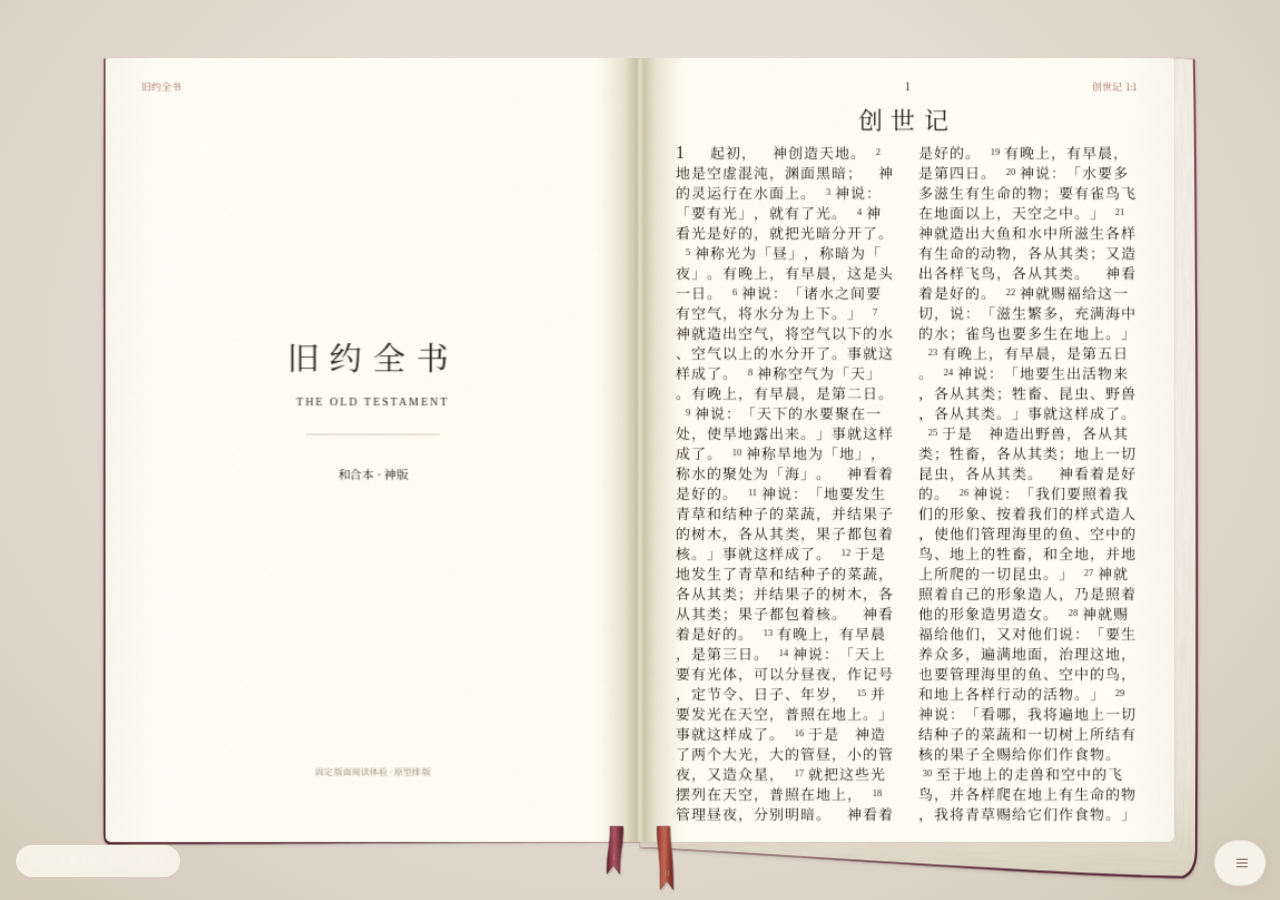
==== commit e904676d: "Refine paper edges, close both halves to index, add two ribbon bookmarks" ====
--- a/index.html
+++ b/index.html
@@ -1,5 +1,5 @@
 <!doctype html>
-<html lang="zh-CN" class="paper-immersive" data-reader-scene="reading" data-reader-chrome="hidden" data-paper-scene="reading">
+<html lang="zh-CN" class="paper-immersive" data-reader-scene="reading" data-reader-chrome="hidden" data-paper-scene="reading" data-reader-build="physical-3">
 <head>
   <meta charset="utf-8">
   <meta name="viewport" content="width=device-width,initial-scale=1,viewport-fit=cover">
@@ -7,16 +7,19 @@
   <meta name="description" content="固定纸页、双栏对开、书侧索引与真实阅读进度。一个保留经文空间记忆的圣经阅读体验原型。">
   <link rel="manifest" href="manifest.webmanifest"><link rel="icon" href="app-icon.svg" type="image/svg+xml"><link rel="apple-touch-icon" sizes="180x180" href="app-icon-180.png"><meta name="apple-mobile-web-app-capable" content="yes"><meta name="apple-mobile-web-app-status-bar-style" content="black-translucent">
   <title>纸页 · 圣经阅读实验</title>
-  <link rel="stylesheet" href="fonts.css">
-  <link rel="stylesheet" href="style.css?v=curl-2">
-  <link rel="stylesheet" href="book-index.css?v=one-shot-1"><link rel="stylesheet" href="book-scene.css?v=paper-mass-1"><link rel="stylesheet" href="immersion.css?v=one-shot-1">
-  <script src="book-material.js?v=paper-mass-1" defer></script><script src="book-scene.js?v=paper-mass-1" defer></script><script src="book-index.js?v=paper-mass-1" defer></script>
-  <script src="bible-data.js" defer></script>
-  <script src="paper-typography.js?v=type-1" defer></script><script src="paper-page.js?v=type-1" defer></script>
-  <script src="gesture-core.js" defer></script>
-  <script src="paper-physics.js?v=curl-2" defer></script>
-  <script src="paper-renderer.js?v=type-1" defer></script>
-  <script src="app.js?v=type-1" defer></script><script src="immersion.js?v=one-shot-1" defer></script>
+  <link rel="stylesheet" href="fonts.css?v=physical-3">
+  <link rel="stylesheet" href="style.css?v=physical-3">
+  <link rel="stylesheet" href="book-index.css?v=physical-3"><link rel="stylesheet" href="book-scene.css?v=physical-3"><link rel="stylesheet" href="immersion.css?v=physical-3">
+  <script src="book-material.js?v=physical-3" defer></script><script src="book-scene.js?v=physical-3" defer></script><script src="book-index.js?v=physical-3" defer></script>
+  <script src="bible-data.js?v=physical-3" defer></script>
+  <script src="paper-typography.js?v=physical-3" defer></script><script src="paper-page.js?v=physical-3" defer></script>
+  <script src="gesture-core.js?v=physical-3" defer></script>
+  <script src="paper-physics.js?v=physical-3" defer></script>
+  <script src="paper-renderer.js?v=physical-3" defer></script>
+  <script src="paper-edges.js?v=physical-3" defer></script><script src="ribbon-bookmarks.js?v=physical-3" defer></script>
+  <link rel="stylesheet" href="paper-edges.css?v=physical-3"><link rel="stylesheet" href="ribbon-bookmarks.css?v=physical-3">
+  <script src="app.js?v=physical-3" defer></script><script src="immersion.js?v=physical-3" defer></script>
+  <script src="reader-release.js?v=physical-3" defer></script>
 </head>
 <body data-paper-scene="reading">
 <header class="masthead">
@@ -48,10 +51,9 @@
         <div class="surface-caption" id="surface-caption">一张固定的版面，一段熟悉的位置</div>
         <div class="book" id="book">
           <div class="book-volume" id="book-volume">
-            <div class="cover cover-right"></div><div class="page-stack right-stack" id="right-stack"></div>
-            <article class="paper right-paper" id="right-paper" aria-label="右页"></article>
-            <div class="left-half" id="left-half"><div class="cover cover-left"></div><div class="page-stack left-stack" id="left-stack"></div><div class="left-reading-edge" id="left-reading-edge" aria-hidden="true"></div><article class="paper left-paper" id="left-paper" aria-label="左页"></article><div class="front-cover" aria-hidden="true"><span class="cover-cross">†</span><strong>圣经</strong><small>HOLY BIBLE</small></div></div>
-            <div class="gutter"></div><div class="ribbon" aria-hidden="true"></div>
+            <div class="right-half" id="right-half"><div class="cover cover-right"></div><div class="page-stack right-stack" id="right-stack"></div><div id="right-paper-edges" class="natural-paper-edge" aria-hidden="true"></div><article class="paper right-paper" id="right-paper" aria-label="右页"></article><button class="paper-edge-hit edge-hit-right" id="right-edge-open" aria-label="点按右侧页边，合拢查看书侧目录" title="点按页边，查看目录"></button></div>
+            <div class="left-half" id="left-half"><div class="cover cover-left"></div><div class="page-stack left-stack" id="left-stack"></div><div class="left-reading-edge" id="left-reading-edge" aria-hidden="true"></div><div id="left-paper-edges" class="natural-paper-edge" aria-hidden="true"></div><article class="paper left-paper" id="left-paper" aria-label="左页"></article><button class="paper-edge-hit edge-hit-left" id="left-edge-open" aria-label="点按左侧页边，合拢查看书侧目录" title="点按页边，查看目录"></button></div>
+            <div class="gutter"></div><div id="ribbon-bookmarks" class="ribbon-bookmarks"></div>
             <div class="index-placement" id="index-placement"><div class="physical-index-host" id="physical-index-host"></div></div>
           </div>
         </div>
@@ -61,7 +63,7 @@
         <div class="scene-topbar"><button id="scene-back">← 回到阅读</button><span id="scene-status" role="status">沿着书侧，找回那一卷</span></div>
         <div class="scene-bottom"><div class="scene-chapter-list" id="scene-chapter-list" hidden></div><div class="scene-actions"><button id="scene-digital" aria-pressed="false">展开为数字目录</button><button id="scene-chapters">当前卷章节</button></div><p>黑金 · 旧约　朱红 · 新约<br>同一组标签，从纸页走向数字，再回到纸页。</p></div>
       </div>
-      <div class="gesture-feedback" id="gesture-feedback" role="status" aria-live="polite">长按纸页约半秒，再慢慢掀开</div>
+      <div class="gesture-feedback" id="gesture-feedback" role="status" aria-live="polite">点按页边看目录 · 红丝带可夹页</div>
       <div class="viewport-map" id="viewport-map" aria-hidden="true"><div class="map-fold"></div><div id="map-window"></div></div>
     </div>
     <div class="reading-tools" id="reading-tools">
@@ -75,7 +77,7 @@
     </footer>
   </section>
 </main>
-<dialog id="about-dialog"><button class="dialog-close" data-close aria-label="关闭">×</button><div class="eyebrow">关于这次实验</div><h2>位置不动，<br>只是换一种拿书的方式。</h2><p>手机上，放大并移动观看；平板横屏，完整展开两页。经文不会随屏幕宽度重新排版。</p><p>左右书页堆叠与底部厚度条对应全书位置。点「目录」后，书会合起并转向纸边。66 卷标签按三个一组落在半圆切口中；可展开为数字目录，选卷后回到对应切口，再打开书。</p><p class="notice">本版为参考小开本双栏风格的体验排版，并非某一印刷版的扫描复刻。后续接入你提供的扫描版，才能与实体书页码、行文位置一一对应。</p><div class="sources"><a href="https://www.bibleinmylanguage.com/chinese-bible-midsize-black-black-pvc-covered-chinese-union-version-the-most-popular-bible-in-mainland-china-with-thumb-index-golden-letters-on-cover-red-edges-cuv-holy-bible/" target="_blank" rel="noreferrer">内页风格参考 ↗</a><a href="https://ebible.org/cmn-cu89s/copyright.htm" target="_blank" rel="noreferrer">经文来源：eBible 和合本（公版标注）↗</a></div></dialog>
-<dialog id="help-dialog"><button class="dialog-close" data-close aria-label="关闭">×</button><div class="eyebrow">手势小抄 · 可逆的翻页</div><h2>先捏住这张纸，<br>再决定要不要翻过去。</h2><dl><dt>长按约半秒，再慢慢拖</dt><dd>右页向左掀，左页向右掀。从触点到书脊之间会弯起，下面的下一页逐渐露出；手指往回走，纸页就跟着退回。</dd><dt>松手放下</dt><dd>翻过中间或向前甩出时完成翻页；没过中间或明显往回拖时回落。只掀开偷看，不会改变页码。中途添加第二根手指会放回纸页，转为缩放。</dd><dt>直接单指慢拖</dt><dd>不先长按，仍然是移动整本书，不会进入掀页。</dd><dt>单指 / 双指快滑</dt><dd>单指翻 1 页；双指先翻 5 页，1.25 秒内连续同向快滑加速到 10、20 页。都用弯曲纸页过渡。</dd><dt>双指张开 / 合拢</dt><dd>缩放整本书；本次触摸不会误触发翻页。</dd><dt>鼠标与演示</dt><dd>按住鼠标约半秒再拖，也能掀页；点击工具栏「掀页演示」可看一次掀开、偷看、放回的完整过程。Esc 可放回纸页。</dd></dl><p class="notice">“翻 1 页”按翻动一张纸计算，即下一组对开。当前为轻量曲面纸张模拟，并非完整纸张力学仿真；不同手机的多指手感仍需真机体验。</p></dialog>
+<dialog id="about-dialog"><button class="dialog-close" data-close aria-label="关闭">×</button><div class="eyebrow">关于这次实验</div><h2>位置不动，<br>只是换一种拿书的方式。</h2><p>手机上，放大并移动观看；平板横屏，完整展开两页。经文不会随屏幕宽度重新排版。</p><p>左右书页堆叠与底部厚度条对应全书位置。点按左右页边，书会从两边向中间合拢，直接露出书侧目录，不经过封面。66 卷标签按三个一组落在半圆切口中；可展开为数字目录，选卷后回到对应切口，再从那一页向两边展开。两根红色丝带可独立夹页，点丝带尾端设置或回到书签。</p><p class="notice">本版为参考小开本双栏风格的体验排版，并非某一印刷版的扫描复刻。后续接入你提供的扫描版，才能与实体书页码、行文位置一一对应。</p><p id="reader-version">体验版本 · physical-3<br><a id="reader-reload" href="?v=physical-3">重新载入最新版</a>（保留阅读位置）</p><div class="sources"><a href="https://www.bibleinmylanguage.com/chinese-bible-midsize-black-black-pvc-covered-chinese-union-version-the-most-popular-bible-in-mainland-china-with-thumb-index-golden-letters-on-cover-red-edges-cuv-holy-bible/" target="_blank" rel="noreferrer">内页风格参考 ↗</a><a href="https://ebible.org/cmn-cu89s/copyright.htm" target="_blank" rel="noreferrer">经文来源：eBible 和合本（公版标注）↗</a></div></dialog>
+<dialog id="help-dialog"><button class="dialog-close" data-close aria-label="关闭">×</button><div class="eyebrow">手势小抄 · 可逆的翻页</div><h2>先捏住这张纸，<br>再决定要不要翻过去。</h2><dl><dt>长按约半秒，再慢慢拖</dt><dd>右页向左掀，左页向右掀。从触点到书脊之间会弯起，下面的下一页逐渐露出；手指往回走，纸页就跟着退回。</dd><dt>松手放下</dt><dd>翻过中间或向前甩出时完成翻页；没过中间或明显往回拖时回落。只掀开偷看，不会改变页码。中途添加第二根手指会放回纸页，转为缩放。</dd><dt>直接单指慢拖</dt><dd>不先长按，仍然是移动整本书，不会进入掀页。</dd><dt>单指 / 双指快滑</dt><dd>单指翻 1 页；双指先翻 5 页，1.25 秒内连续同向快滑加速到 10、20 页。都用弯曲纸页过渡。</dd><dt>双指张开 / 合拢</dt><dd>缩放整本书；本次触摸不会误触发翻页。</dd><dt>点按页边</dt><dd>点左右纸页的外侧边缘，两边一起向中轴合拢，直接露出书侧目录。选卷后，从对应位置重新向两边展开；拖动页边仍只平移。</dd><dt>两根红丝带</dt><dd>点书底的丝带尾端，可分别夹住当前页、回到已夹位置、改夹或取出。书签保存在本浏览器；放大后看不到丝带时，可在阅读工具中打开「丝带书签」。</dd><dt>鼠标与演示</dt><dd>按住鼠标约半秒再拖，也能掀页；点击工具栏「掀页演示」可看一次掀开、偷看、放回的完整过程。Esc 可放回纸页。</dd></dl><p class="notice">“翻 1 页”按翻动一张纸计算，即下一组对开。当前为轻量曲面纸张模拟，并非完整纸张力学仿真；不同手机的多指手感仍需真机体验。</p></dialog>
 
 </body></html>
--- a/book-scene.css
+++ b/book-scene.css
@@ -44,3 +44,19 @@
 .physical-index-host .pbi-leather{opacity:var(--reading-assembly)}
 .physical-index-host .pbi-paper-block{inset:calc(var(--reading-assembly)*6px) calc(var(--reading-assembly)*9px) calc(var(--reading-assembly)*13px) calc(var(--reading-assembly)*7px);border-radius:calc(1px + var(--reading-assembly)*6px);box-shadow:none}
 .physical-index-host .pbi-lower-edge{opacity:var(--reading-assembly)}
+
+/* Two halves meet at the spine; no cover presentation and no whole-book orbit. */
+.book{perspective-origin:480px 352px}
+.book-volume{transform-origin:480px 352px}
+.right-half{position:absolute;left:480px;top:0;width:480px;height:704px;transform-origin:left center;transform-style:preserve-3d;z-index:3}
+.right-half .right-paper,.right-half .right-stack{left:0}
+.right-half .paper{backface-visibility:hidden;-webkit-backface-visibility:hidden}
+.left-half .cover,.right-half .cover,.left-half .page-stack,.right-half .page-stack,.left-reading-edge,.front-cover{display:none}
+.left-paper{border-radius:3px 0 0 5px;box-shadow:0 .4px .8px #62543a20}
+.right-paper{border-radius:0 3px 5px 0;box-shadow:0 .4px .8px #62543a20}
+.paper-edge-hit{position:absolute;top:0;height:704px;width:var(--edge-hit-size,24px);padding:0;border:0;background:transparent;box-shadow:none;z-index:7;cursor:pointer;touch-action:none;-webkit-tap-highlight-color:transparent}
+.edge-hit-left{left:0;transform:translateX(-55%)}
+.edge-hit-right{right:0;transform:translateX(55%)}
+.paper-edge-hit:focus-visible{outline:1px solid #aa735b;outline-offset:2px;background:#bf935b12}
+body[data-paper-scene='directory'] .paper-edge-hit{pointer-events:none;visibility:hidden}
+.stage[data-scene='reading'] .physical-index-host{opacity:0!important}
--- a/paper-edges.css
+++ b/paper-edges.css
@@ -0,0 +1,7 @@
+/* Each host sits at the page origin, never translated by the paper depth.
+   Only the small SVG contour outside the page describes the leaf block. */
+.paper-edge-host{position:absolute;left:0;top:0;width:480px;height:704px;pointer-events:none;z-index:1;overflow:visible;backface-visibility:hidden;-webkit-backface-visibility:hidden;transform-style:flat}
+.paper-edge-host .paper-edge-art{display:block;width:480px;height:704px;overflow:visible;pointer-events:none;filter:drop-shadow(0 1.3px 1.8px #352a2126)}
+.paper-edge-host .pe-paper-mass,.paper-edge-host .pe-leaf-line,.paper-edge-host .pe-leaf-light{shape-rendering:geometricPrecision}
+/* Fine strata are intentionally low contrast, even when zoomed in. */
+@media(prefers-contrast:more){.paper-edge-host .pe-leaf-line{stroke:#7c715f}}
--- a/ribbon-bookmarks.css
+++ b/ribbon-bookmarks.css
@@ -0,0 +1,27 @@
+/* Silk belongs to the book; only its small operation card lives in screen space. */
+.paper-ribbons{position:absolute;inset:0;width:960px;height:704px;z-index:7;pointer-events:none;transform-style:preserve-3d;--pr-close:0}
+.pr-art{position:absolute;left:0;top:0;width:960px;height:780px;overflow:visible;pointer-events:none;opacity:calc(1 - var(--pr-close));transform-origin:480px 704px;transform:translateY(calc(var(--pr-close)*-22px)) scaleX(calc(1 - var(--pr-close)*.65))}
+.pr-tip{position:absolute;pointer-events:auto;padding:0;border:0;background:none;box-shadow:none;border-radius:20px;cursor:pointer;touch-action:manipulation;-webkit-tap-highlight-color:transparent;color:#efd1aa;display:flex;align-items:center;justify-content:center;opacity:calc(1 - var(--pr-close));transform:translateY(calc(var(--pr-close)*-22px))}
+.pr-tip-mark{font:7px/1 Georgia,serif;opacity:.8;pointer-events:none;text-shadow:0 .5px 1px #3b101d;transform:translateY(-10px)}
+.pr-tip:focus-visible{outline:1.5px solid #ad6c49;outline-offset:1px;background:#c49b5e12}
+.paper-ribbons[data-reading='false'] .pr-tip{pointer-events:none}
+.pr-panel{position:absolute;z-index:55;right:max(18px,env(safe-area-inset-right));bottom:max(85px,calc(env(safe-area-inset-bottom) + 72px));width:min(294px,calc(100% - 36px));padding:16px 17px 14px;border:1px solid #d7c9ac;border-radius:6px 10px 9px 5px;background:linear-gradient(115deg,#fffdf4,#f6efe0);box-shadow:0 9px 34px #49332630,0 1px 3px #49332624;color:#514233;pointer-events:auto;font:12px/1.6 system-ui,sans-serif;touch-action:pan-y}
+.pr-panel[hidden]{display:none}
+.pr-panel-header{display:flex;justify-content:space-between;align-items:center;gap:10px}
+.pr-title{margin:0;font:17px/1.5 var(--serif,serif);font-weight:400;letter-spacing:1px}
+.pr-close{font:24px/1 system-ui,sans-serif;padding:0;width:34px;height:34px;min-width:34px;color:#8a7660;border:0;background:transparent;border-radius:50%;cursor:pointer}
+.pr-slot-selector{display:flex;gap:7px;margin:10px 0}
+.pr-slot{flex:1;min-height:36px;padding:5px 8px;border:1px solid #d2bba180;border-radius:3px;background:#efe6d73d;color:#886550;font:11px/1.3 system-ui,sans-serif;cursor:pointer}
+.pr-slot[aria-pressed='true']{color:#783c43;border-color:#9a596047;background:#a16c6b12;box-shadow:inset 0 -2px #8b3d4a}
+.pr-slot-1[aria-pressed='true']{color:#984b3e;box-shadow:inset 0 -2px #b25945}
+.pr-detail{font:14px/1.6 var(--serif,serif);margin:12px 0 4px;color:#514131}
+.pr-hint{font-size:11px;line-height:1.65;color:#95836d;margin:0 0 12px}
+.pr-actions{display:flex;flex-wrap:wrap;gap:7px}
+.pr-actions button{min-height:40px;padding:8px 10px;border:1px solid #cdb69a7a;border-radius:4px;background:#eee3d260;color:#765642;font:12px/1.4 system-ui,sans-serif;cursor:pointer}
+.pr-actions .pr-go{background:#7e3e48;color:#fff3df;border-color:#71343e}
+.pr-actions .pr-remove{border-color:transparent;background:transparent;font-size:11px;color:#95806b}
+.pr-actions button[hidden]{display:none}
+.pr-status{min-height:0;margin:9px 0 0;font-size:10px;color:#997650;line-height:1.6}
+.pr-status:empty{display:none}
+.pr-panel button:focus-visible{outline:2px solid #aa784e;outline-offset:2px}
+@media(max-height:500px){.pr-panel{bottom:18px;max-height:calc(100% - 36px);overflow:auto;padding-top:10px;padding-bottom:10px}.pr-hint{display:none}}
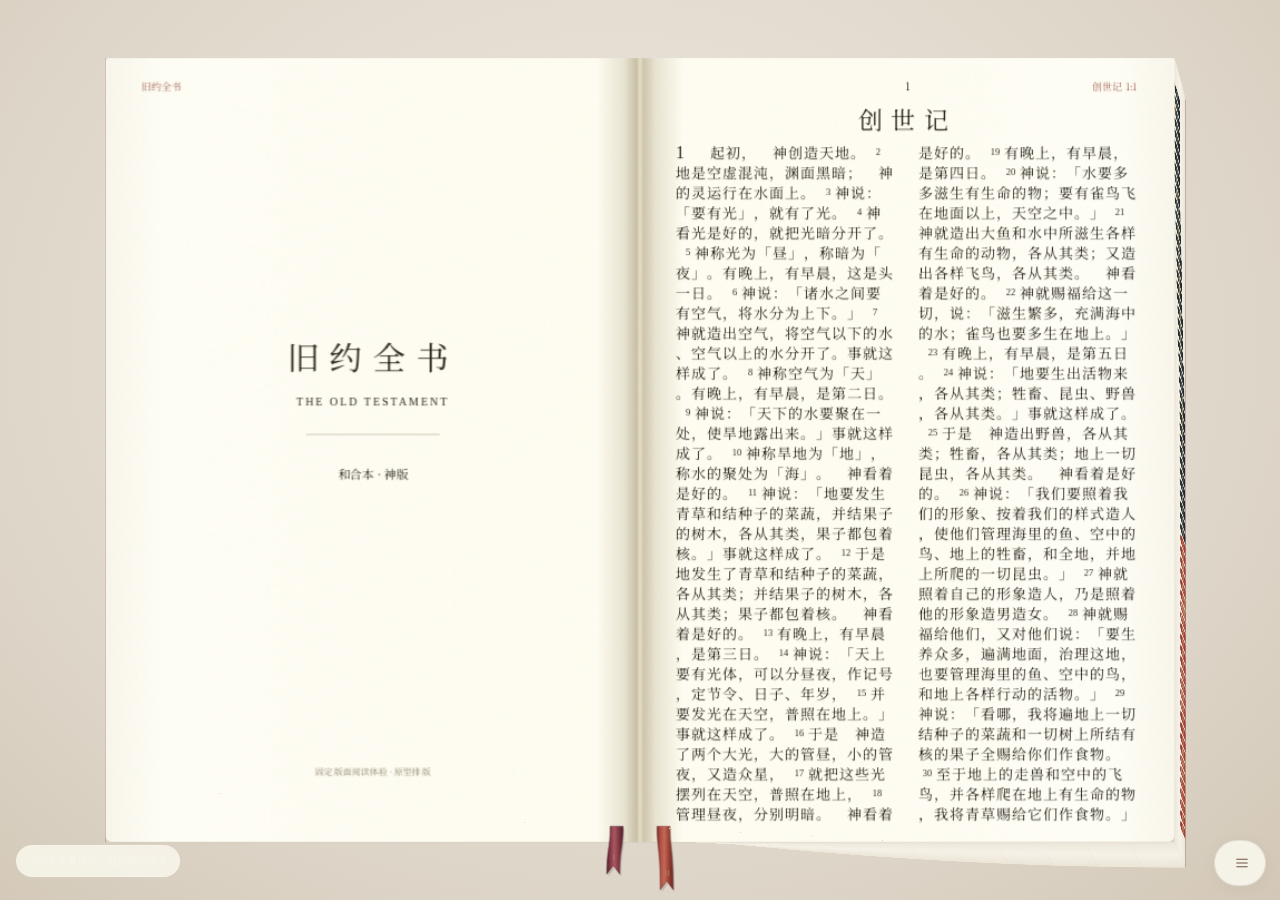
==== commit 996eaaf9: "Bind reader and index to continuous absolute-layer book geometry" ====
--- a/index.html
+++ b/index.html
@@ -1,5 +1,5 @@
 <!doctype html>
-<html lang="zh-CN" class="paper-immersive" data-reader-scene="reading" data-reader-chrome="hidden" data-paper-scene="reading" data-reader-build="physical-3">
+<html lang="zh-CN" class="paper-immersive" data-reader-scene="reading" data-reader-chrome="hidden" data-paper-scene="reading" data-reader-build="bound-4">
 <head>
   <meta charset="utf-8">
   <meta name="viewport" content="width=device-width,initial-scale=1,viewport-fit=cover">
@@ -7,19 +7,19 @@
   <meta name="description" content="固定纸页、双栏对开、书侧索引与真实阅读进度。一个保留经文空间记忆的圣经阅读体验原型。">
   <link rel="manifest" href="manifest.webmanifest"><link rel="icon" href="app-icon.svg" type="image/svg+xml"><link rel="apple-touch-icon" sizes="180x180" href="app-icon-180.png"><meta name="apple-mobile-web-app-capable" content="yes"><meta name="apple-mobile-web-app-status-bar-style" content="black-translucent">
   <title>纸页 · 圣经阅读实验</title>
-  <link rel="stylesheet" href="fonts.css?v=physical-3">
-  <link rel="stylesheet" href="style.css?v=physical-3">
-  <link rel="stylesheet" href="book-index.css?v=physical-3"><link rel="stylesheet" href="book-scene.css?v=physical-3"><link rel="stylesheet" href="immersion.css?v=physical-3">
-  <script src="book-material.js?v=physical-3" defer></script><script src="book-scene.js?v=physical-3" defer></script><script src="book-index.js?v=physical-3" defer></script>
-  <script src="bible-data.js?v=physical-3" defer></script>
-  <script src="paper-typography.js?v=physical-3" defer></script><script src="paper-page.js?v=physical-3" defer></script>
-  <script src="gesture-core.js?v=physical-3" defer></script>
-  <script src="paper-physics.js?v=physical-3" defer></script>
-  <script src="paper-renderer.js?v=physical-3" defer></script>
-  <script src="paper-edges.js?v=physical-3" defer></script><script src="ribbon-bookmarks.js?v=physical-3" defer></script>
-  <link rel="stylesheet" href="paper-edges.css?v=physical-3"><link rel="stylesheet" href="ribbon-bookmarks.css?v=physical-3">
-  <script src="app.js?v=physical-3" defer></script><script src="immersion.js?v=physical-3" defer></script>
-  <script src="reader-release.js?v=physical-3" defer></script>
+  <link rel="stylesheet" href="fonts.css?v=bound-4">
+  <link rel="stylesheet" href="style.css?v=bound-4">
+  <link rel="stylesheet" href="book-index.css?v=bound-4"><link rel="stylesheet" href="book-scene.css?v=bound-4"><link rel="stylesheet" href="book-solid.css?v=bound-4"><link rel="stylesheet" href="immersion.css?v=bound-4">
+  <script src="book-material.js?v=bound-4" defer></script><script src="book-kinematics.js?v=bound-4" defer></script><script src="book-solid.js?v=bound-4" defer></script><script src="book-scene.js?v=bound-4" defer></script><script src="book-index.js?v=bound-4" defer></script>
+  <script src="bible-data.js?v=bound-4" defer></script>
+  <script src="paper-typography.js?v=bound-4" defer></script><script src="paper-page.js?v=bound-4" defer></script>
+  <script src="gesture-core.js?v=bound-4" defer></script>
+  <script src="paper-physics.js?v=bound-4" defer></script>
+  <script src="paper-renderer.js?v=bound-4" defer></script>
+  <script src="paper-edges.js?v=bound-4" defer></script><script src="ribbon-bookmarks.js?v=bound-4" defer></script>
+  <link rel="stylesheet" href="paper-edges.css?v=bound-4"><link rel="stylesheet" href="ribbon-bookmarks.css?v=bound-4">
+  <script src="app.js?v=bound-4" defer></script><script src="immersion.js?v=bound-4" defer></script>
+  <script src="reader-release.js?v=bound-4" defer></script>
 </head>
 <body data-paper-scene="reading">
 <header class="masthead">
@@ -51,6 +51,7 @@
         <div class="surface-caption" id="surface-caption">一张固定的版面，一段熟悉的位置</div>
         <div class="book" id="book">
           <div class="book-volume" id="book-volume">
+            <div id="paper-solid" aria-hidden="true"></div>
             <div class="right-half" id="right-half"><div class="cover cover-right"></div><div class="page-stack right-stack" id="right-stack"></div><div id="right-paper-edges" class="natural-paper-edge" aria-hidden="true"></div><article class="paper right-paper" id="right-paper" aria-label="右页"></article><button class="paper-edge-hit edge-hit-right" id="right-edge-open" aria-label="点按右侧页边，合拢查看书侧目录" title="点按页边，查看目录"></button></div>
             <div class="left-half" id="left-half"><div class="cover cover-left"></div><div class="page-stack left-stack" id="left-stack"></div><div class="left-reading-edge" id="left-reading-edge" aria-hidden="true"></div><div id="left-paper-edges" class="natural-paper-edge" aria-hidden="true"></div><article class="paper left-paper" id="left-paper" aria-label="左页"></article><button class="paper-edge-hit edge-hit-left" id="left-edge-open" aria-label="点按左侧页边，合拢查看书侧目录" title="点按页边，查看目录"></button></div>
             <div class="gutter"></div><div id="ribbon-bookmarks" class="ribbon-bookmarks"></div>
@@ -61,7 +62,7 @@
       </div>
       <div class="scene-controls" id="scene-controls" aria-label="书侧目录">
         <div class="scene-topbar"><button id="scene-back">← 回到阅读</button><span id="scene-status" role="status">沿着书侧，找回那一卷</span></div>
-        <div class="scene-bottom"><div class="scene-chapter-list" id="scene-chapter-list" hidden></div><div class="scene-actions"><button id="scene-digital" aria-pressed="false">展开为数字目录</button><button id="scene-chapters">当前卷章节</button></div><p>黑金 · 旧约　朱红 · 新约<br>同一组标签，从纸页走向数字，再回到纸页。</p></div>
+        <div class="scene-bottom"><div class="scene-chapter-list" id="scene-chapter-list" hidden></div><div class="scene-actions"><button id="scene-digital" aria-pressed="false">展开为数字目录</button><button id="scene-chapters">当前卷章节</button></div><p>黑金 · 旧约　朱红 · 新约<br>上下拖动查看书侧 · 选中哪层，就从哪层打开。</p></div>
       </div>
       <div class="gesture-feedback" id="gesture-feedback" role="status" aria-live="polite">点按页边看目录 · 红丝带可夹页</div>
       <div class="viewport-map" id="viewport-map" aria-hidden="true"><div class="map-fold"></div><div id="map-window"></div></div>
@@ -77,7 +78,7 @@
     </footer>
   </section>
 </main>
-<dialog id="about-dialog"><button class="dialog-close" data-close aria-label="关闭">×</button><div class="eyebrow">关于这次实验</div><h2>位置不动，<br>只是换一种拿书的方式。</h2><p>手机上，放大并移动观看；平板横屏，完整展开两页。经文不会随屏幕宽度重新排版。</p><p>左右书页堆叠与底部厚度条对应全书位置。点按左右页边，书会从两边向中间合拢，直接露出书侧目录，不经过封面。66 卷标签按三个一组落在半圆切口中；可展开为数字目录，选卷后回到对应切口，再从那一页向两边展开。两根红色丝带可独立夹页，点丝带尾端设置或回到书签。</p><p class="notice">本版为参考小开本双栏风格的体验排版，并非某一印刷版的扫描复刻。后续接入你提供的扫描版，才能与实体书页码、行文位置一一对应。</p><p id="reader-version">体验版本 · physical-3<br><a id="reader-reload" href="?v=physical-3">重新载入最新版</a>（保留阅读位置）</p><div class="sources"><a href="https://www.bibleinmylanguage.com/chinese-bible-midsize-black-black-pvc-covered-chinese-union-version-the-most-popular-bible-in-mainland-china-with-thumb-index-golden-letters-on-cover-red-edges-cuv-holy-bible/" target="_blank" rel="noreferrer">内页风格参考 ↗</a><a href="https://ebible.org/cmn-cu89s/copyright.htm" target="_blank" rel="noreferrer">经文来源：eBible 和合本（公版标注）↗</a></div></dialog>
-<dialog id="help-dialog"><button class="dialog-close" data-close aria-label="关闭">×</button><div class="eyebrow">手势小抄 · 可逆的翻页</div><h2>先捏住这张纸，<br>再决定要不要翻过去。</h2><dl><dt>长按约半秒，再慢慢拖</dt><dd>右页向左掀，左页向右掀。从触点到书脊之间会弯起，下面的下一页逐渐露出；手指往回走，纸页就跟着退回。</dd><dt>松手放下</dt><dd>翻过中间或向前甩出时完成翻页；没过中间或明显往回拖时回落。只掀开偷看，不会改变页码。中途添加第二根手指会放回纸页，转为缩放。</dd><dt>直接单指慢拖</dt><dd>不先长按，仍然是移动整本书，不会进入掀页。</dd><dt>单指 / 双指快滑</dt><dd>单指翻 1 页；双指先翻 5 页，1.25 秒内连续同向快滑加速到 10、20 页。都用弯曲纸页过渡。</dd><dt>双指张开 / 合拢</dt><dd>缩放整本书；本次触摸不会误触发翻页。</dd><dt>点按页边</dt><dd>点左右纸页的外侧边缘，两边一起向中轴合拢，直接露出书侧目录。选卷后，从对应位置重新向两边展开；拖动页边仍只平移。</dd><dt>两根红丝带</dt><dd>点书底的丝带尾端，可分别夹住当前页、回到已夹位置、改夹或取出。书签保存在本浏览器；放大后看不到丝带时，可在阅读工具中打开「丝带书签」。</dd><dt>鼠标与演示</dt><dd>按住鼠标约半秒再拖，也能掀页；点击工具栏「掀页演示」可看一次掀开、偷看、放回的完整过程。Esc 可放回纸页。</dd></dl><p class="notice">“翻 1 页”按翻动一张纸计算，即下一组对开。当前为轻量曲面纸张模拟，并非完整纸张力学仿真；不同手机的多指手感仍需真机体验。</p></dialog>
+<dialog id="about-dialog"><button class="dialog-close" data-close aria-label="关闭">×</button><div class="eyebrow">关于这次实验</div><h2>位置不动，<br>只是换一种拿书的方式。</h2><p>手机上，放大并移动观看；平板横屏，完整展开两页。经文不会随屏幕宽度重新排版。</p><p>左右书页堆叠与底部厚度条对应全书位置。点按左右页边，书会从两边向中间合拢，直接露出书侧目录，不经过封面。66 卷标签按三个一组固定在对应纸层；书侧可上下拖动查看。可展开为数字目录，选卷后回到对应切口，再从那一页向两边展开。两根红色丝带可独立夹页，点丝带尾端设置或回到书签。</p><p class="notice">本版为参考小开本双栏风格的体验排版，并非某一印刷版的扫描复刻。后续接入你提供的扫描版，才能与实体书页码、行文位置一一对应。</p><p id="reader-version">体验版本 · bound-4<br><a id="reader-reload" href="?v=bound-4">重新载入最新版</a>（保留阅读位置）</p><div class="sources"><a href="https://www.bibleinmylanguage.com/chinese-bible-midsize-black-black-pvc-covered-chinese-union-version-the-most-popular-bible-in-mainland-china-with-thumb-index-golden-letters-on-cover-red-edges-cuv-holy-bible/" target="_blank" rel="noreferrer">内页风格参考 ↗</a><a href="https://ebible.org/cmn-cu89s/copyright.htm" target="_blank" rel="noreferrer">经文来源：eBible 和合本（公版标注）↗</a></div></dialog>
+<dialog id="help-dialog"><button class="dialog-close" data-close aria-label="关闭">×</button><div class="eyebrow">手势小抄 · 可逆的翻页</div><h2>先捏住这张纸，<br>再决定要不要翻过去。</h2><dl><dt>长按约半秒，再慢慢拖</dt><dd>右页向左掀，左页向右掀。从触点到书脊之间会弯起，下面的下一页逐渐露出；手指往回走，纸页就跟着退回。</dd><dt>松手放下</dt><dd>翻过中间或向前甩出时完成翻页；没过中间或明显往回拖时回落。只掀开偷看，不会改变页码。中途添加第二根手指会放回纸页，转为缩放。</dd><dt>直接单指慢拖</dt><dd>不先长按，仍然是移动整本书，不会进入掀页。</dd><dt>单指 / 双指快滑</dt><dd>单指翻 1 页；双指先翻 5 页，1.25 秒内连续同向快滑加速到 10、20 页。都用弯曲纸页过渡。</dd><dt>双指张开 / 合拢</dt><dd>缩放整本书；本次触摸不会误触发翻页。</dd><dt>点按页边</dt><dd>点左右纸页的外侧边缘，两边一起向中轴合拢，直接露出书侧目录。选卷后，从对应纸层重新向两边展开；阅读时拖动页边仍只平移，合拢后上下拖动可查看其余书侧标签。</dd><dt>两根红丝带</dt><dd>点书底的丝带尾端，可分别夹住当前页、回到已夹位置、改夹或取出。书签保存在本浏览器；放大后看不到丝带时，可在阅读工具中打开「丝带书签」。</dd><dt>鼠标与演示</dt><dd>按住鼠标约半秒再拖，也能掀页；点击工具栏「掀页演示」可看一次掀开、偷看、放回的完整过程。Esc 可放回纸页。</dd></dl><p class="notice">“翻 1 页”按翻动一张纸计算，即下一组对开。当前为轻量曲面纸张模拟，并非完整纸张力学仿真；不同手机的多指手感仍需真机体验。</p></dialog>
 
 </body></html>
--- a/book-index.css
+++ b/book-index.css
@@ -1,36 +1,21 @@
-/* Scoped fore-edge material and index geometry. Parent owns 3D camera motion. */
-.pbi-root{--pbi-digital:0;--pbi-present:1;--pbi-label-progress:0;--pbi-heading-opacity:0;--pbi-physical-opacity:1;position:relative;width:480px;height:704px;isolation:isolate;user-select:none;-webkit-user-select:none;font-family:PaperSerif,"Noto Serif CJK SC","Songti SC",SimSun,serif;color:#302e27;border-radius:12px;transform-style:preserve-3d;touch-action:pan-y}
+/* No index photograph or replacement book block: ink lies on actual fore-edges. */
+.pbi-root{--pbi-digital:0;position:absolute;inset:0;width:960px;height:704px;transform-style:preserve-3d;pointer-events:none;user-select:none;-webkit-user-select:none;font-family:PaperSerif,"Noto Serif CJK SC","Songti SC",SimSun,serif;color:#302e27;touch-action:none}
 .pbi-root *{box-sizing:border-box}
-.pbi-leather{position:absolute;inset:0;border-radius:14px 23px 24px 13px;background:radial-gradient(ellipse at 6% 1%,#a97167 0,transparent 37%),repeating-linear-gradient(17deg,#fff1 0 1px,#0000 1px 3px),linear-gradient(100deg,#4e1724,#8e414a 15%,#63232e 76%,#431422);box-shadow:inset 0 1px 2px #f6dfc590,inset 0 -3px 3px #28090bd9,0 9px 12px #24151040;opacity:calc(1 - var(--pbi-digital)*.35)}
-.pbi-leather:after{content:"";position:absolute;inset:5px;border:1px dashed #e6b1a145;border-radius:9px 19px 19px 10px;box-shadow:0 0 0 1px #2d0e1428}
-.pbi-paper-block{position:absolute;inset:6px 9px 13px 7px;overflow:hidden;border-radius:7px 15px 17px 7px;background:linear-gradient(90deg,#b8ad90,#eee8d3 3%,#fffdf3 7%,#e9e1cb 45%,#f7f1dc 67%,#d4c7a9 98%,#a99979);box-shadow:inset 1px 0 1px #fff8e4,inset -2px 0 3px #85714f66,2px 2px 2px #2f18146b;filter:brightness(calc(.94 + var(--pbi-present)*.06))}
-.pbi-paper-block:before{content:"";position:absolute;inset:0;background:repeating-linear-gradient(90deg,#806f482b 0 .55px,#fffbee80 .65px 1.3px,#cfc2a528 1.4px 2px,#fff9e300 2.2px 3.7px);opacity:calc(.9 - var(--pbi-digital)*.79)}
-.pbi-paper-block:after{content:"";position:absolute;inset:0;background:radial-gradient(ellipse at 50% 0%,#fffef6c7,transparent 65%),linear-gradient(0deg,#64502e30,transparent 6%,transparent 92%,#ffffee80);opacity:var(--pbi-physical-opacity)}
-.pbi-grain{position:absolute;inset:0;opacity:.17;background-image:url("data:image/svg+xml,%3Csvg viewBox='0 0 120 120' xmlns='http://www.w3.org/2000/svg'%3E%3Cfilter id='n'%3E%3CfeTurbulence type='fractalNoise' baseFrequency='.85' numOctaves='3' stitchTiles='stitch'/%3E%3C/filter%3E%3Crect width='100%25' height='100%25' opacity='.28' filter='url(%23n)'/%3E%3C/svg%3E");mix-blend-mode:multiply;pointer-events:none}
-.pbi-lower-edge{position:absolute;left:10px;right:15px;bottom:10px;height:17px;border-radius:0 0 15px 10px;background:repeating-linear-gradient(0deg,#7c6c4e66 0 .65px,#eee6cd .8px 1.55px,#fcf4da 1.7px 2.4px);box-shadow:0 2px 1px #33231665;opacity:var(--pbi-physical-opacity)}
-.pbi-edge-marks{position:absolute;inset:0;pointer-events:none;opacity:var(--pbi-physical-opacity)}
-.pbi-edge-mark{position:absolute;left:27px;writing-mode:vertical-rl;letter-spacing:8px;font-size:11px;color:#796b52a3}
-.pbi-edge-mark-old{top:100px}.pbi-edge-mark-new{bottom:95px;left:32px;color:#8c493e8c}
-.pbi-scroll{position:absolute;inset:0;overflow-x:hidden;overflow-y:hidden;touch-action:pan-y;overscroll-behavior:contain;scrollbar-width:thin;scrollbar-color:#7b57404d transparent;border-radius:12px}
-.pbi-scroll::-webkit-scrollbar{width:4px}.pbi-scroll::-webkit-scrollbar-thumb{background:#81624955;border-radius:4px}
-.pbi-sheet{position:relative;width:480px;height:704px;min-height:704px;isolation:isolate}
-.pbi-cut{position:absolute;width:78px;height:57px;border-radius:100% 0 0 100% / 50% 0 0 50%;opacity:var(--pbi-physical-opacity);pointer-events:none;filter:drop-shadow(-1px 1px 1px #4c3c2133)}
-.pbi-cut-layers{position:absolute;inset:0;border-radius:inherit;background:repeating-radial-gradient(ellipse at 100% 50%,#fffdf3 0 1.15px,#c1b396 1.3px 1.8px,#e7ddc4 1.95px 2.6px,#927f5a90 2.7px 3.2px,#fffdf3 3.35px 4px);box-shadow:inset 0 1px 1px #fffbe8,inset 1px 0 1px #957c573b}
-.pbi-cut-well{position:absolute;inset:2px 1px 2px 15px;border-radius:100% 0 0 100% / 50% 0 0 50%;background:linear-gradient(90deg,#6b583c80,#8e7d5c4f 16%,#f2e5c8a6 42%,#fff7df00 60%);box-shadow:inset 1px 0 2px #74604670}
-.pbi-cut-label{position:absolute;left:29px;top:3px;width:47px;height:51px;overflow:hidden;border-radius:70% 0 0 70% / 50% 0 0 50%;background:linear-gradient(100deg,#121b20,#293239 48%,#151c20);border:1px solid #ebdba58a;box-shadow:inset 2px 0 3px #000a,1px 0 1px #736449,0 1px 1px #fff6d5aa}
-.pbi-new .pbi-cut-label{background:linear-gradient(100deg,#8c302a,#ca5145 50%,#a53831);border-color:#f2d99b9c;box-shadow:inset 2px 0 3px #5517128f,1px 0 1px #905e3d,0 1px 1px #fff3cbaa}
-.pbi-cut-line{position:absolute;left:3px;right:1px;height:1px;background:#e7dba893;box-shadow:0 1px #0002}.pbi-cut-line-one{top:16px}.pbi-cut-line-two{top:33px}
-.pbi-book{position:absolute;left:0;top:0;z-index:2;display:block;margin:0;padding:0;min-width:0;min-height:0;overflow:hidden;border:0;border-radius:calc(var(--pbi-digital)*6px);background:rgba(255,253,242,calc(var(--pbi-label-progress)*.72));color:#302e27;font:inherit;text-align:left;cursor:pointer;appearance:none;-webkit-appearance:none;touch-action:pan-y;box-shadow:inset 0 -1px rgba(99,80,45,calc(var(--pbi-label-progress)*.13));outline-offset:2px;-webkit-tap-highlight-color:transparent}
-.pbi-abbr{position:absolute;top:50%;transform:translateY(-50%);display:flex;align-items:center;justify-content:center;border-radius:3px;color:#f3e5b7;white-space:nowrap;font-weight:700;letter-spacing:1px;text-shadow:0 1px 1px #0008;background:rgba(27,35,38,var(--pbi-label-progress));line-height:1;pointer-events:none}
-.pbi-new .pbi-abbr{background:rgba(168,61,48,var(--pbi-label-progress))}
+.pbi-pan-surface{position:absolute;left:0;top:0;transform-origin:0 0;background:transparent;touch-action:none}
+.pbi-book{position:absolute;left:0;top:0;display:block;margin:0;padding:0;min-width:0;min-height:0;overflow:visible;border:0;background:transparent;color:#302e27;font:inherit;text-align:left;cursor:pointer;appearance:none;-webkit-appearance:none;transform-style:preserve-3d;pointer-events:auto;outline-offset:1px;-webkit-tap-highlight-color:transparent;touch-action:none}
+.pbi-fragment{position:absolute;left:0;top:0;display:block;transform-style:preserve-3d;pointer-events:none;background:rgba(255,253,242,calc(var(--pbi-digital)*.88));border-radius:calc(var(--pbi-digital)*5px);box-shadow:inset 0 -1px rgba(99,80,45,calc(var(--pbi-digital)*.15))}
+.pbi-abbr{position:absolute;top:50%;transform:translateY(-50%);display:flex;align-items:center;justify-content:center;border-radius:50% 0 0 50% / 50% 0 0 50%;color:#f2e7bd;white-space:nowrap;font-weight:500;letter-spacing:0;text-shadow:0 .08px .15px #0005;background:linear-gradient(90deg,#202b2e,#303639 50%,#1b2528);line-height:1;pointer-events:none;box-shadow:inset .2px 0 .4px #0006}
+.pbi-new .pbi-abbr{background:linear-gradient(90deg,#86332c,#b64b3c 60%,#92372d)}
+.pbi-depth-tick{position:absolute;top:0;width:.18px;height:100%;background:#c2a15c99;pointer-events:none}
 .pbi-name{position:absolute;left:55px;right:24px;top:50%;transform:translateY(-50%);font-size:20px;line-height:1.3;letter-spacing:.2px;white-space:nowrap;color:#3e382d;pointer-events:none}
 .pbi-order{position:absolute;right:8px;top:8px;font:8px/1.2 system-ui,sans-serif;color:#746b5b;pointer-events:none}
-.pbi-book:focus-visible{outline:2px solid #b18445;z-index:4}
-.pbi-book.pbi-focused{background:rgba(234,206,142,calc(.23 + var(--pbi-label-progress)*.25));box-shadow:inset 0 0 0 1px #d3b86e99;z-index:5}
-.pbi-focused-cut .pbi-cut-label{box-shadow:inset 2px 0 3px #0009,0 0 0 1px #e8cc84,0 0 12px #c6973d70}
-.pbi-heading{position:absolute;left:10px;right:11px;top:6px;height:75px;padding:14px 19px 8px;z-index:8;pointer-events:none;opacity:var(--pbi-heading-opacity);background:linear-gradient(#f5eedc 0%,#f5eedc 78%,#f5eedc00)}
-.pbi-heading-kicker{display:block;font:9px/1.5 system-ui,sans-serif;letter-spacing:2px;color:#897758}
-.pbi-heading-title{display:block;margin-top:5px;font-size:20px;font-weight:500;letter-spacing:1px;color:#463b2c}
-.pbi-digital-note{position:absolute;width:100%;padding:0 24px;font:10px/1.5 system-ui,sans-serif;letter-spacing:1px;color:#8b7d67;opacity:var(--pbi-heading-opacity);pointer-events:none}
-@media(hover:hover){.pbi-book:hover{background:rgba(220,192,124,calc(.18 + var(--pbi-label-progress)*.23))}.pbi-book:hover .pbi-abbr{color:#fff3ca}}
-@media(prefers-contrast:more){.pbi-abbr{color:#fff8d9}.pbi-name{color:#181510}.pbi-book{box-shadow:inset 0 -1px rgba(50,39,21,calc(var(--pbi-label-progress)*.5))}}
+.pbi-book:focus-visible{outline:1px solid #b18445}
+.pbi-focused .pbi-abbr{box-shadow:inset 0 0 0 .35px #f2d58c,0 0 1.8px #c7974d80}
+.pbi-scroll{position:absolute;left:0;top:0;width:480px;height:704px;overflow-x:hidden;overflow-y:hidden;transform-origin:0 0;background:rgba(244,238,222,calc(var(--pbi-digital)*.96));border:1px solid rgba(155,132,95,calc(var(--pbi-digital)*.35));border-radius:calc(var(--pbi-digital)*9px);pointer-events:none;touch-action:pan-y;overscroll-behavior:contain;scrollbar-width:thin;scrollbar-color:#7b57404d transparent}
+.pbi-scroll::-webkit-scrollbar{width:4px}.pbi-scroll::-webkit-scrollbar-thumb{background:#81624955;border-radius:4px}
+.pbi-sheet{position:relative;width:480px;height:704px;min-height:704px}
+.pbi-is-digital .pbi-book{touch-action:pan-y}
+.pbi-heading{position:absolute;left:0;top:0;width:480px;height:75px;padding:14px 29px 8px;transform-origin:0 0;pointer-events:none;opacity:0;background:linear-gradient(#f5eedc 0%,#f5eedc 78%,#f5eedc00)}
+.pbi-heading-kicker{display:block;font:9px/1.5 system-ui,sans-serif;letter-spacing:2px;color:#897758}.pbi-heading-title{display:block;margin-top:5px;font-size:20px;font-weight:500;letter-spacing:1px;color:#463b2c}
+.pbi-digital-note{position:absolute;width:100%;padding:0 24px;font:10px/1.5 system-ui,sans-serif;letter-spacing:1px;color:#8b7d67;pointer-events:none}
+@media(hover:hover){.pbi-book:hover .pbi-abbr{color:#fff7da;box-shadow:inset 0 0 0 .25px #efca7c}}
--- a/book-scene.css
+++ b/book-scene.css
@@ -59,4 +59,12 @@
 .edge-hit-right{right:0;transform:translateX(55%)}
 .paper-edge-hit:focus-visible{outline:1px solid #aa735b;outline-offset:2px;background:#bf935b12}
 body[data-paper-scene='directory'] .paper-edge-hit{pointer-events:none;visibility:hidden}
-.stage[data-scene='reading'] .physical-index-host{opacity:0!important}
+/* The same paper surfaces and labels now stay in the 3D book at every angle. */
+.left-half,.right-half{left:0;top:0;transform-origin:0 0;z-index:auto}
+.natural-paper-edge{display:none}
+.index-placement{left:0;top:0;width:960px;height:704px;transform-origin:0 0;transform-style:preserve-3d;z-index:auto}
+.physical-index-host{width:960px;height:704px;transform-origin:0 0;transform-style:preserve-3d;opacity:1}
+.physical-index-host .pbi-root{transform-style:preserve-3d}
+.stage[data-scene='edge']{touch-action:none}
+.paper-ribbons{transform-origin:0 0;z-index:auto}
+.paper-ribbons .pr-art,.paper-ribbons .pr-tip{opacity:1;transform:none}
--- a/book-solid.css
+++ b/book-solid.css
@@ -0,0 +1,7 @@
+/* The solid occupies the shared book world, not either hinged paper half. */
+.book-solid{position:absolute;left:0;top:0;width:960px;height:704px;transform-style:preserve-3d;pointer-events:none;overflow:visible}
+.bs-face{position:absolute;left:0;top:0;transform-origin:0 0;backface-visibility:visible;-webkit-backface-visibility:visible;pointer-events:none;background-repeat:no-repeat;background-size:100% 100%;border:0;box-shadow:none;opacity:1}
+.bs-face[hidden]{display:none!important}
+.bs-foreedge{background-color:#efeadd}
+.bs-paper-triangle{width:100px;height:100px;clip-path:polygon(0 0,100% 0,0 100%);background-color:#efeadd}
+.bs-leather-edge{background:linear-gradient(90deg,#713b45,#87505a 35%,#5b2a37);border:0}
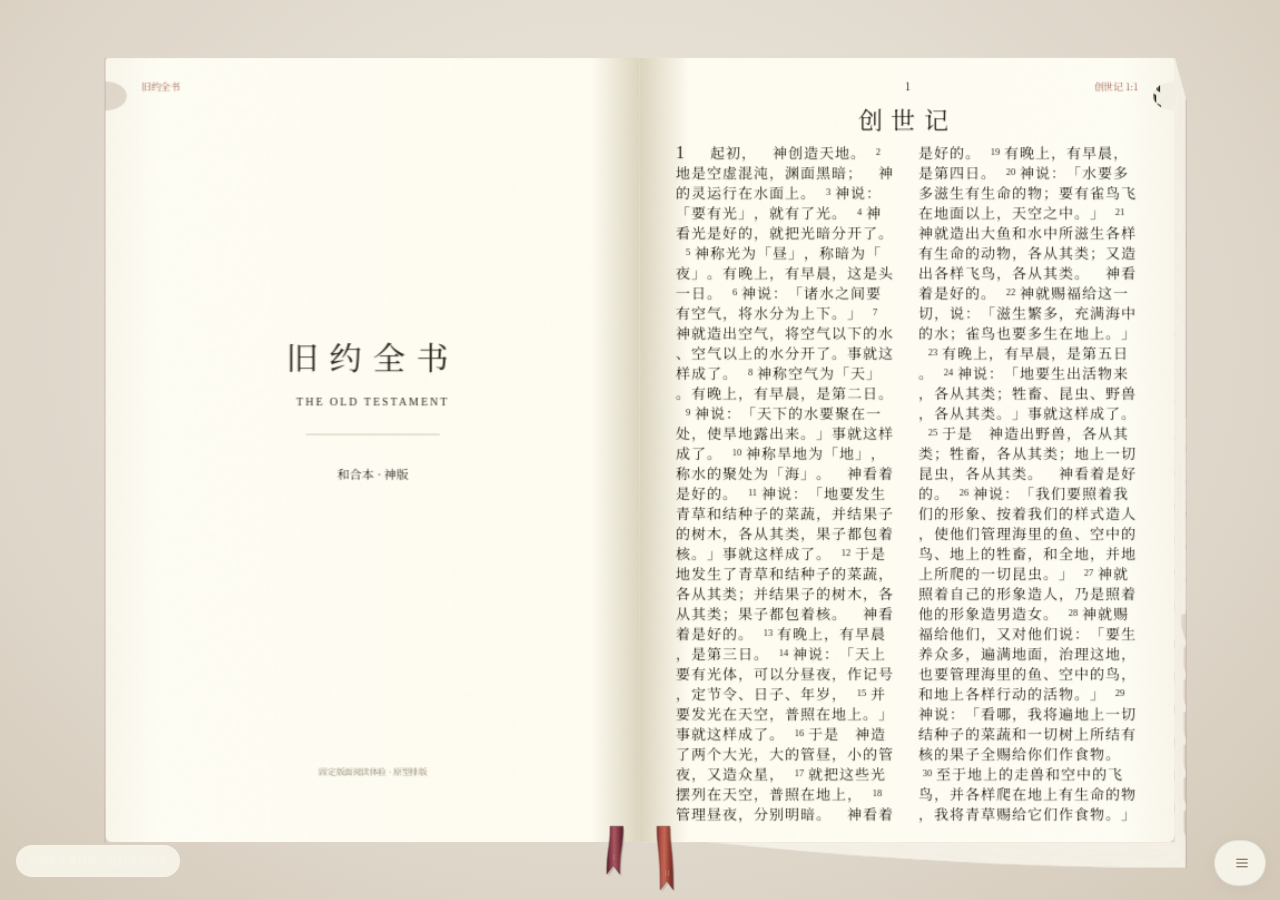
==== commit e5efe5e4: "Add flexible paper layers and direct recessed-edge navigation" ====
--- a/index.html
+++ b/index.html
@@ -1,5 +1,5 @@
 <!doctype html>
-<html lang="zh-CN" class="paper-immersive" data-reader-scene="reading" data-reader-chrome="hidden" data-paper-scene="reading" data-reader-build="bound-4">
+<html lang="zh-CN" class="paper-immersive" data-reader-scene="reading" data-reader-chrome="hidden" data-paper-scene="reading" data-reader-build="flex-5">
 <head>
   <meta charset="utf-8">
   <meta name="viewport" content="width=device-width,initial-scale=1,viewport-fit=cover">
@@ -7,19 +7,19 @@
   <meta name="description" content="固定纸页、双栏对开、书侧索引与真实阅读进度。一个保留经文空间记忆的圣经阅读体验原型。">
   <link rel="manifest" href="manifest.webmanifest"><link rel="icon" href="app-icon.svg" type="image/svg+xml"><link rel="apple-touch-icon" sizes="180x180" href="app-icon-180.png"><meta name="apple-mobile-web-app-capable" content="yes"><meta name="apple-mobile-web-app-status-bar-style" content="black-translucent">
   <title>纸页 · 圣经阅读实验</title>
-  <link rel="stylesheet" href="fonts.css?v=bound-4">
-  <link rel="stylesheet" href="style.css?v=bound-4">
-  <link rel="stylesheet" href="book-index.css?v=bound-4"><link rel="stylesheet" href="book-scene.css?v=bound-4"><link rel="stylesheet" href="book-solid.css?v=bound-4"><link rel="stylesheet" href="immersion.css?v=bound-4">
-  <script src="book-material.js?v=bound-4" defer></script><script src="book-kinematics.js?v=bound-4" defer></script><script src="book-solid.js?v=bound-4" defer></script><script src="book-scene.js?v=bound-4" defer></script><script src="book-index.js?v=bound-4" defer></script>
-  <script src="bible-data.js?v=bound-4" defer></script>
-  <script src="paper-typography.js?v=bound-4" defer></script><script src="paper-page.js?v=bound-4" defer></script>
-  <script src="gesture-core.js?v=bound-4" defer></script>
-  <script src="paper-physics.js?v=bound-4" defer></script>
-  <script src="paper-renderer.js?v=bound-4" defer></script>
-  <script src="paper-edges.js?v=bound-4" defer></script><script src="ribbon-bookmarks.js?v=bound-4" defer></script>
-  <link rel="stylesheet" href="paper-edges.css?v=bound-4"><link rel="stylesheet" href="ribbon-bookmarks.css?v=bound-4">
-  <script src="app.js?v=bound-4" defer></script><script src="immersion.js?v=bound-4" defer></script>
-  <script src="reader-release.js?v=bound-4" defer></script>
+  <link rel="stylesheet" href="fonts.css?v=flex-5">
+  <link rel="stylesheet" href="style.css?v=flex-5">
+  <link rel="stylesheet" href="book-index.css?v=flex-5"><link rel="stylesheet" href="book-scene.css?v=flex-5"><link rel="stylesheet" href="book-solid.css?v=flex-5"><link rel="stylesheet" href="book-leaves.css?v=flex-5"><link rel="stylesheet" href="immersion.css?v=flex-5">
+  <script src="book-material.js?v=flex-5" defer></script><script src="book-kinematics.js?v=flex-5" defer></script><script src="book-solid.js?v=flex-5" defer></script><script src="book-leaves.js?v=flex-5" defer></script><script src="book-scene.js?v=flex-5" defer></script><script src="book-index.js?v=flex-5" defer></script>
+  <script src="bible-data.js?v=flex-5" defer></script>
+  <script src="paper-typography.js?v=flex-5" defer></script><script src="paper-page.js?v=flex-5" defer></script>
+  <script src="gesture-core.js?v=flex-5" defer></script>
+  <script src="paper-physics.js?v=flex-5" defer></script>
+  <script src="paper-renderer.js?v=flex-5" defer></script>
+  <script src="paper-edges.js?v=flex-5" defer></script><script src="ribbon-bookmarks.js?v=flex-5" defer></script>
+  <link rel="stylesheet" href="paper-edges.css?v=flex-5"><link rel="stylesheet" href="ribbon-bookmarks.css?v=flex-5">
+  <script src="app.js?v=flex-5" defer></script><script src="immersion.js?v=flex-5" defer></script>
+  <script src="reader-release.js?v=flex-5" defer></script>
 </head>
 <body data-paper-scene="reading">
 <header class="masthead">
@@ -51,19 +51,16 @@
         <div class="surface-caption" id="surface-caption">一张固定的版面，一段熟悉的位置</div>
         <div class="book" id="book">
           <div class="book-volume" id="book-volume">
-            <div id="paper-solid" aria-hidden="true"></div>
-            <div class="right-half" id="right-half"><div class="cover cover-right"></div><div class="page-stack right-stack" id="right-stack"></div><div id="right-paper-edges" class="natural-paper-edge" aria-hidden="true"></div><article class="paper right-paper" id="right-paper" aria-label="右页"></article><button class="paper-edge-hit edge-hit-right" id="right-edge-open" aria-label="点按右侧页边，合拢查看书侧目录" title="点按页边，查看目录"></button></div>
-            <div class="left-half" id="left-half"><div class="cover cover-left"></div><div class="page-stack left-stack" id="left-stack"></div><div class="left-reading-edge" id="left-reading-edge" aria-hidden="true"></div><div id="left-paper-edges" class="natural-paper-edge" aria-hidden="true"></div><article class="paper left-paper" id="left-paper" aria-label="左页"></article><button class="paper-edge-hit edge-hit-left" id="left-edge-open" aria-label="点按左侧页边，合拢查看书侧目录" title="点按页边，查看目录"></button></div>
+            <div id="paper-solid" aria-hidden="true"></div><div id="book-leaves" aria-hidden="true"></div>
+            <div class="right-half" id="right-half"><div class="cover cover-right"></div><div class="page-stack right-stack" id="right-stack"></div><div id="right-paper-edges" class="natural-paper-edge" aria-hidden="true"></div><article class="paper right-paper" id="right-paper" aria-label="右页"></article><button class="paper-edge-hit edge-hit-right" id="right-edge-open" aria-label="点按右侧页边，拨开右侧纸页和切口目录" title="点按页边，拨开纸层切口"></button></div>
+            <div class="left-half" id="left-half"><div class="cover cover-left"></div><div class="page-stack left-stack" id="left-stack"></div><div class="left-reading-edge" id="left-reading-edge" aria-hidden="true"></div><div id="left-paper-edges" class="natural-paper-edge" aria-hidden="true"></div><article class="paper left-paper" id="left-paper" aria-label="左页"></article><button class="paper-edge-hit edge-hit-left" id="left-edge-open" aria-label="点按左侧页边，拨开左侧纸页和切口目录" title="点按页边，拨开纸层切口"></button></div>
             <div class="gutter"></div><div id="ribbon-bookmarks" class="ribbon-bookmarks"></div>
             <div class="index-placement" id="index-placement"><div class="physical-index-host" id="physical-index-host"></div></div>
           </div>
         </div>
         <div class="touch-ring" id="touch-ring" aria-hidden="true"></div>
       </div>
-      <div class="scene-controls" id="scene-controls" aria-label="书侧目录">
-        <div class="scene-topbar"><button id="scene-back">← 回到阅读</button><span id="scene-status" role="status">沿着书侧，找回那一卷</span></div>
-        <div class="scene-bottom"><div class="scene-chapter-list" id="scene-chapter-list" hidden></div><div class="scene-actions"><button id="scene-digital" aria-pressed="false">展开为数字目录</button><button id="scene-chapters">当前卷章节</button></div><p>黑金 · 旧约　朱红 · 新约<br>上下拖动查看书侧 · 选中哪层，就从哪层打开。</p></div>
-      </div>
+
       <div class="gesture-feedback" id="gesture-feedback" role="status" aria-live="polite">点按页边看目录 · 红丝带可夹页</div>
       <div class="viewport-map" id="viewport-map" aria-hidden="true"><div class="map-fold"></div><div id="map-window"></div></div>
     </div>
@@ -78,7 +75,11 @@
     </footer>
   </section>
 </main>
-<dialog id="about-dialog"><button class="dialog-close" data-close aria-label="关闭">×</button><div class="eyebrow">关于这次实验</div><h2>位置不动，<br>只是换一种拿书的方式。</h2><p>手机上，放大并移动观看；平板横屏，完整展开两页。经文不会随屏幕宽度重新排版。</p><p>左右书页堆叠与底部厚度条对应全书位置。点按左右页边，书会从两边向中间合拢，直接露出书侧目录，不经过封面。66 卷标签按三个一组固定在对应纸层；书侧可上下拖动查看。可展开为数字目录，选卷后回到对应切口，再从那一页向两边展开。两根红色丝带可独立夹页，点丝带尾端设置或回到书签。</p><p class="notice">本版为参考小开本双栏风格的体验排版，并非某一印刷版的扫描复刻。后续接入你提供的扫描版，才能与实体书页码、行文位置一一对应。</p><p id="reader-version">体验版本 · bound-4<br><a id="reader-reload" href="?v=bound-4">重新载入最新版</a>（保留阅读位置）</p><div class="sources"><a href="https://www.bibleinmylanguage.com/chinese-bible-midsize-black-black-pvc-covered-chinese-union-version-the-most-popular-bible-in-mainland-china-with-thumb-index-golden-letters-on-cover-red-edges-cuv-holy-bible/" target="_blank" rel="noreferrer">内页风格参考 ↗</a><a href="https://ebible.org/cmn-cu89s/copyright.htm" target="_blank" rel="noreferrer">经文来源：eBible 和合本（公版标注）↗</a></div></dialog>
-<dialog id="help-dialog"><button class="dialog-close" data-close aria-label="关闭">×</button><div class="eyebrow">手势小抄 · 可逆的翻页</div><h2>先捏住这张纸，<br>再决定要不要翻过去。</h2><dl><dt>长按约半秒，再慢慢拖</dt><dd>右页向左掀，左页向右掀。从触点到书脊之间会弯起，下面的下一页逐渐露出；手指往回走，纸页就跟着退回。</dd><dt>松手放下</dt><dd>翻过中间或向前甩出时完成翻页；没过中间或明显往回拖时回落。只掀开偷看，不会改变页码。中途添加第二根手指会放回纸页，转为缩放。</dd><dt>直接单指慢拖</dt><dd>不先长按，仍然是移动整本书，不会进入掀页。</dd><dt>单指 / 双指快滑</dt><dd>单指翻 1 页；双指先翻 5 页，1.25 秒内连续同向快滑加速到 10、20 页。都用弯曲纸页过渡。</dd><dt>双指张开 / 合拢</dt><dd>缩放整本书；本次触摸不会误触发翻页。</dd><dt>点按页边</dt><dd>点左右纸页的外侧边缘，两边一起向中轴合拢，直接露出书侧目录。选卷后，从对应纸层重新向两边展开；阅读时拖动页边仍只平移，合拢后上下拖动可查看其余书侧标签。</dd><dt>两根红丝带</dt><dd>点书底的丝带尾端，可分别夹住当前页、回到已夹位置、改夹或取出。书签保存在本浏览器；放大后看不到丝带时，可在阅读工具中打开「丝带书签」。</dd><dt>鼠标与演示</dt><dd>按住鼠标约半秒再拖，也能掀页；点击工具栏「掀页演示」可看一次掀开、偷看、放回的完整过程。Esc 可放回纸页。</dd></dl><p class="notice">“翻 1 页”按翻动一张纸计算，即下一组对开。当前为轻量曲面纸张模拟，并非完整纸张力学仿真；不同手机的多指手感仍需真机体验。</p></dialog>
+      <div class="scene-controls" id="scene-controls" aria-label="书侧目录">
+        <div class="scene-topbar"><button id="scene-back">← 回到阅读</button><span id="scene-status" role="status">沿着书侧，找回那一卷</span></div>
+        <div class="scene-bottom"><div class="scene-chapter-list" id="scene-chapter-list" hidden></div><div class="scene-actions"><button id="scene-digital" aria-pressed="false">展开为数字目录</button><button id="scene-chapters">当前卷章节</button></div><p>黑金 · 旧约　朱红 · 新约<br>上下拖动查看切口 · 点选纸层，连续翻开。</p></div>
+      </div>
+<dialog id="about-dialog"><button class="dialog-close" data-close aria-label="关闭">×</button><div class="eyebrow">关于这次实验</div><h2>位置不动，<br>只是换一种拿书的方式。</h2><p>手机上，放大并移动观看；平板横屏，完整展开两页。经文不会随屏幕宽度重新排版。</p><p>左右书页堆叠与底部厚度条对应全书位置。点按一侧页边，只拨开这一侧：上层向书脊错开更多，底层移动更少，露出嵌在半圆纸层切口里的标签。点切口可直接连续翻到那一卷，不必合书。上下拖动可查看其余切口；需要全部书卷时，可切换数字目录。合书和展开采用分层弯曲纸面，不再整块转动。两根红色丝带可独立夹页，点丝带尾端设置或回到书签。</p><p class="notice">本版为参考小开本双栏风格的体验排版，并非某一印刷版的扫描复刻。后续接入你提供的扫描版，才能与实体书页码、行文位置一一对应。</p><p id="reader-version">体验版本 · flex-5<br><a id="reader-reload" href="?v=flex-5">重新载入最新版</a>（保留阅读位置）</p><div class="sources"><a href="https://www.bibleinmylanguage.com/chinese-bible-midsize-black-black-pvc-covered-chinese-union-version-the-most-popular-bible-in-mainland-china-with-thumb-index-golden-letters-on-cover-red-edges-cuv-holy-bible/" target="_blank" rel="noreferrer">内页风格参考 ↗</a><a href="https://ebible.org/cmn-cu89s/copyright.htm" target="_blank" rel="noreferrer">经文来源：eBible 和合本（公版标注）↗</a></div></dialog>
+<dialog id="help-dialog"><button class="dialog-close" data-close aria-label="关闭">×</button><div class="eyebrow">手势小抄 · 可逆的翻页</div><h2>先捏住这张纸，<br>再决定要不要翻过去。</h2><dl><dt>长按约半秒，再慢慢拖</dt><dd>右页向左掀，左页向右掀。从触点到书脊之间会弯起，下面的下一页逐渐露出；手指往回走，纸页就跟着退回。</dd><dt>松手放下</dt><dd>翻过中间或向前甩出时完成翻页；没过中间或明显往回拖时回落。只掀开偷看，不会改变页码。中途添加第二根手指会放回纸页，转为缩放。</dd><dt>直接单指慢拖</dt><dd>不先长按，仍然是移动整本书，不会进入掀页。</dd><dt>单指 / 双指快滑</dt><dd>单指翻 1 页；双指先翻 5 页，1.25 秒内连续同向快滑加速到 10、20 页。都用弯曲纸页过渡。</dd><dt>双指张开 / 合拢</dt><dd>缩放整本书；本次触摸不会误触发翻页。</dd><dt>点按页边</dt><dd>点左右纸页的外侧边缘，只把该侧纸层向书脊拨开；上层错开更多，露出半圆切口。点切口直接翻到该卷。上下拖动查看其他切口，点空白或「收回纸页」放回；阅读时慢拖页边仍是平移。</dd><dt>两根红丝带</dt><dd>点书底的丝带尾端，可分别夹住当前页、回到已夹位置、改夹或取出。书签保存在本浏览器；放大后看不到丝带时，可在阅读工具中打开「丝带书签」。</dd><dt>鼠标与演示</dt><dd>按住鼠标约半秒再拖，也能掀页；点击工具栏「掀页演示」可看一次掀开、偷看、放回的完整过程。Esc 可放回纸页。</dd></dl><p class="notice">“翻 1 页”按翻动一张纸计算，即下一组对开。当前为轻量曲面纸张模拟，并非完整纸张力学仿真；不同手机的多指手感仍需真机体验。</p></dialog>
 
 </body></html>
--- a/book-index.css
+++ b/book-index.css
@@ -1,16 +1,16 @@
-/* No index photograph or replacement book block: ink lies on actual fore-edges. */
+/* Ink sits inside the actual layered recess, not on a replacement index slab. */
 .pbi-root{--pbi-digital:0;position:absolute;inset:0;width:960px;height:704px;transform-style:preserve-3d;pointer-events:none;user-select:none;-webkit-user-select:none;font-family:PaperSerif,"Noto Serif CJK SC","Songti SC",SimSun,serif;color:#302e27;touch-action:none}
 .pbi-root *{box-sizing:border-box}
 .pbi-pan-surface{position:absolute;left:0;top:0;transform-origin:0 0;background:transparent;touch-action:none}
 .pbi-book{position:absolute;left:0;top:0;display:block;margin:0;padding:0;min-width:0;min-height:0;overflow:visible;border:0;background:transparent;color:#302e27;font:inherit;text-align:left;cursor:pointer;appearance:none;-webkit-appearance:none;transform-style:preserve-3d;pointer-events:auto;outline-offset:1px;-webkit-tap-highlight-color:transparent;touch-action:none}
 .pbi-fragment{position:absolute;left:0;top:0;display:block;transform-style:preserve-3d;pointer-events:none;background:rgba(255,253,242,calc(var(--pbi-digital)*.88));border-radius:calc(var(--pbi-digital)*5px);box-shadow:inset 0 -1px rgba(99,80,45,calc(var(--pbi-digital)*.15))}
-.pbi-abbr{position:absolute;top:50%;transform:translateY(-50%);display:flex;align-items:center;justify-content:center;border-radius:50% 0 0 50% / 50% 0 0 50%;color:#f2e7bd;white-space:nowrap;font-weight:500;letter-spacing:0;text-shadow:0 .08px .15px #0005;background:linear-gradient(90deg,#202b2e,#303639 50%,#1b2528);line-height:1;pointer-events:none;box-shadow:inset .2px 0 .4px #0006}
-.pbi-new .pbi-abbr{background:linear-gradient(90deg,#86332c,#b64b3c 60%,#92372d)}
+.pbi-abbr,.pbi-strip-abbr{position:absolute;top:50%;transform:translateY(-50%);display:flex;align-items:center;justify-content:center;border-radius:45% 8% 8% 45% / 50% 8% 8% 50%;border:.22px solid #d4c58c80;color:#f2e7bd;white-space:nowrap;font-weight:500;letter-spacing:0;text-shadow:0 .08px .15px #0005;background:linear-gradient(90deg,#202b2e,#303639 50%,#1b2528);line-height:1;pointer-events:none;box-shadow:inset .6px .15px 1.2px #0007,inset -.2px -.2px .3px #fff2}
+.pbi-new .pbi-abbr,.pbi-new .pbi-strip-abbr{background:linear-gradient(90deg,#86332c,#b64b3c 60%,#92372d)}
 .pbi-depth-tick{position:absolute;top:0;width:.18px;height:100%;background:#c2a15c99;pointer-events:none}
 .pbi-name{position:absolute;left:55px;right:24px;top:50%;transform:translateY(-50%);font-size:20px;line-height:1.3;letter-spacing:.2px;white-space:nowrap;color:#3e382d;pointer-events:none}
 .pbi-order{position:absolute;right:8px;top:8px;font:8px/1.2 system-ui,sans-serif;color:#746b5b;pointer-events:none}
 .pbi-book:focus-visible{outline:1px solid #b18445}
-.pbi-focused .pbi-abbr{box-shadow:inset 0 0 0 .35px #f2d58c,0 0 1.8px #c7974d80}
+.pbi-focused .pbi-abbr,.pbi-focused .pbi-strip-abbr{box-shadow:inset 0 0 0 .35px #f2d58c,0 0 1.8px #c7974d80}
 .pbi-scroll{position:absolute;left:0;top:0;width:480px;height:704px;overflow-x:hidden;overflow-y:hidden;transform-origin:0 0;background:rgba(244,238,222,calc(var(--pbi-digital)*.96));border:1px solid rgba(155,132,95,calc(var(--pbi-digital)*.35));border-radius:calc(var(--pbi-digital)*9px);pointer-events:none;touch-action:pan-y;overscroll-behavior:contain;scrollbar-width:thin;scrollbar-color:#7b57404d transparent}
 .pbi-scroll::-webkit-scrollbar{width:4px}.pbi-scroll::-webkit-scrollbar-thumb{background:#81624955;border-radius:4px}
 .pbi-sheet{position:relative;width:480px;height:704px;min-height:704px}
@@ -18,4 +18,14 @@
 .pbi-heading{position:absolute;left:0;top:0;width:480px;height:75px;padding:14px 29px 8px;transform-origin:0 0;pointer-events:none;opacity:0;background:linear-gradient(#f5eedc 0%,#f5eedc 78%,#f5eedc00)}
 .pbi-heading-kicker{display:block;font:9px/1.5 system-ui,sans-serif;letter-spacing:2px;color:#897758}.pbi-heading-title{display:block;margin-top:5px;font-size:20px;font-weight:500;letter-spacing:1px;color:#463b2c}
 .pbi-digital-note{position:absolute;width:100%;padding:0 24px;font:10px/1.5 system-ui,sans-serif;letter-spacing:1px;color:#8b7d67;pointer-events:none}
-@media(hover:hover){.pbi-book:hover .pbi-abbr{color:#fff7da;box-shadow:inset 0 0 0 .25px #efca7c}}
+@media(hover:hover){.pbi-book:hover .pbi-abbr,.pbi-book:hover .pbi-strip-abbr{color:#fff7da;box-shadow:inset 0 0 0 .25px #efca7c}}
+
+.pbi-recess-shadow{position:absolute;left:0;top:0;transform-origin:0 0;pointer-events:none;border-radius:50% 15% 15% 50%;background:radial-gradient(ellipse at 0 50%,#57412b24,transparent 75%);box-shadow:inset .5px 0 1.5px #5a49341c;backface-visibility:hidden}
+.pbi-root[data-surface='recessed'] .pbi-book[data-paper-side='left'] .pbi-abbr,.pbi-root[data-surface='recessed'] .pbi-book[data-paper-side='left'] .pbi-strip-abbr{border-radius:8% 45% 45% 8% / 8% 50% 50% 8%;box-shadow:inset -.6px .15px 1.2px #0007,inset .2px -.2px .3px #fff2}
+.pbi-book:disabled{cursor:default;opacity:1}
+.pbi-root[data-surface='recessed'] .pbi-depth-tick{display:none}
+.pbi-is-digital .pbi-abbr,.pbi-is-digital .pbi-strip-abbr{border-radius:3px!important;border-color:#bda16d55}
+
+.pbi-ink-strip{position:absolute;left:0;top:0;display:block;transform-origin:0 0;overflow:hidden;pointer-events:none;backface-visibility:visible}
+.pbi-ink-strip[hidden]{display:none}
+.pbi-strip-abbr{position:absolute;top:0;transform:none}
--- a/book-scene.css
+++ b/book-scene.css
@@ -68,3 +68,32 @@
 .stage[data-scene='edge']{touch-action:none}
 .paper-ribbons{transform-origin:0 0;z-index:auto}
 .paper-ribbons .pr-art,.paper-ribbons .pr-tip{opacity:1;transform:none}
+
+/* Flat SVG stays the authoritative accessible text; only its painted face is
+   suppressed while the same page is drawn on flexible strips. */
+.book.has-curved-leaves .paper{opacity:0;pointer-events:none}
+.book .paper{background:transparent;box-shadow:none}
+/* Keep flat ink out of the curved solid's compositor plane. The inverse
+   perspective scale preserves every screen coordinate, not a visual zoom. */
+.book:not(.has-curved-leaves) .paper{backface-visibility:visible;-webkit-backface-visibility:visible;transform:translateZ(300px) scale(.833333333333)}
+.book:not(.has-curved-leaves) .left-paper{transform-origin:480px 352px}
+.book:not(.has-curved-leaves) .right-paper{transform-origin:0 352px}
+body[data-paper-scene='reading'] .paper-ribbons{transform-origin:480px 352px!important;transform:translateZ(320px) scale(.822222222222)!important}
+.stage[data-scene='fan'],.stage[data-scene='fanning'],.stage[data-scene='fan-turn']{touch-action:none}
+.stage[data-scene='fan'] .book,.stage[data-scene='fan'] .book-volume{touch-action:none}
+.stage[data-scene='fan-turn'] .scene-bottom{opacity:0;pointer-events:none}
+
+/* Contain book depth within the stage so screen-space controls stay above it. */
+.stage{z-index:0;isolation:isolate}
+
+/* Raise the already-projected curl raster above curved under-pages without moving its screen pixels. */
+.paper-curl-canvas{transform-origin:540px 592px;transform:translateZ(600px) scale(.666666666667)}
+.paper-curl-shadow{transform-origin:540px 592px;transform:translateZ(599px) scale(.667222222222)}
+/* Remove the obsolete outer perspective; the book owns its calibrated lens. */
+.stage-wrap{perspective:none}
+.scene-controls{transform:translateZ(0);z-index:100}
+
+/* Screen controls are deliberately outside every book-perspective ancestor. */
+.scene-controls{position:fixed;z-index:120;inset:0}
+
+.stage-wrap{background:#e2dacd}
--- a/book-solid.css
+++ b/book-solid.css
@@ -2,6 +2,12 @@
 .book-solid{position:absolute;left:0;top:0;width:960px;height:704px;transform-style:preserve-3d;pointer-events:none;overflow:visible}
 .bs-face{position:absolute;left:0;top:0;transform-origin:0 0;backface-visibility:visible;-webkit-backface-visibility:visible;pointer-events:none;background-repeat:no-repeat;background-size:100% 100%;border:0;box-shadow:none;opacity:1}
 .bs-face[hidden]{display:none!important}
-.bs-foreedge{background-color:#efeadd}
-.bs-paper-triangle{width:100px;height:100px;clip-path:polygon(0 0,100% 0,0 100%);background-color:#efeadd}
+.bs-foreedge{background-color:#f4f0e6}
+.bs-paper-triangle{width:100px;height:100px;clip-path:polygon(-.3% -.3%,100.6% -.3%,-.3% 100.6%);background-color:#f4f0e6}
 .bs-leather-edge{background:linear-gradient(90deg,#713b45,#87505a 35%,#5b2a37);border:0}
+
+.bs-paper-quad{width:100px;height:100px;background-color:#f4f0e6;clip-path:inset(-.15%)}
+
+/* One back-plane raster replaces hundreds of composited 3D paper faces. */
+.bs-raster{position:absolute;pointer-events:none;backface-visibility:visible;-webkit-backface-visibility:visible}
+.bs-raster[hidden]{display:none!important}
--- a/book-leaves.css
+++ b/book-leaves.css
@@ -0,0 +1,4 @@
+/* Nothing above the ruled strips flattens the book's shared 3D world. */
+.book-leaves{position:absolute;left:0;top:0;width:960px;height:704px;transform-style:preserve-3d;pointer-events:none;overflow:visible}
+.book-leaves[hidden]{display:none!important}
+.bl-strip{position:absolute;left:0;top:0;transform-origin:0 0;backface-visibility:hidden;-webkit-backface-visibility:hidden;pointer-events:none;background-repeat:no-repeat;border:0;box-shadow:none}
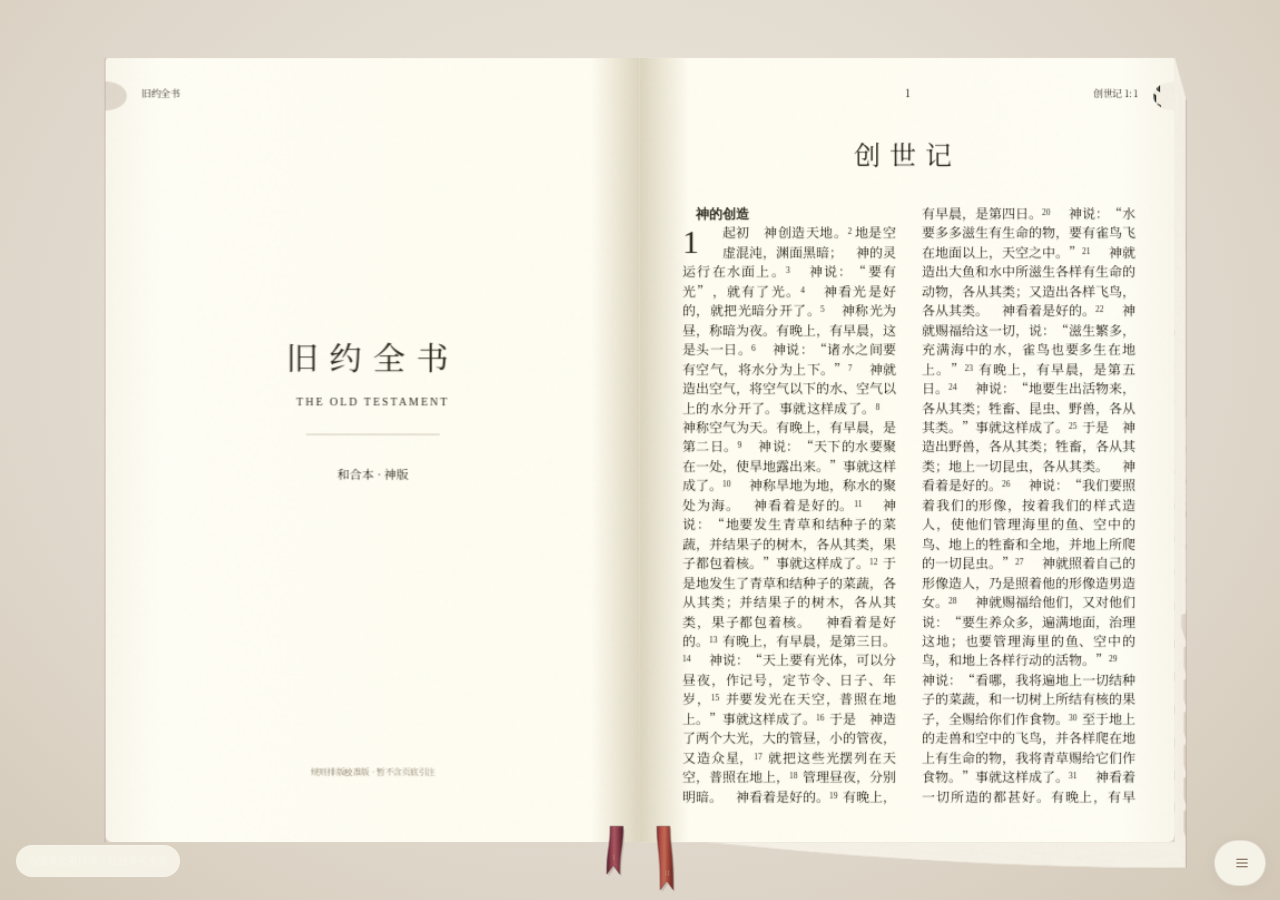
==== commit 72e5d9ef: "Publish rule-based text typesetting preview" ====
--- a/index.html
+++ b/index.html
@@ -1,30 +1,38 @@
 <!doctype html>
-<html lang="zh-CN" class="paper-immersive" data-reader-scene="reading" data-reader-chrome="hidden" data-paper-scene="reading" data-reader-build="flex-5">
+<html lang="zh-CN" class="paper-immersive" data-reader-scene="reading" data-reader-chrome="hidden" data-paper-scene="reading" data-reader-build="rules-1" data-requires-rules="true">
 <head>
   <meta charset="utf-8">
   <meta name="viewport" content="width=device-width,initial-scale=1,viewport-fit=cover">
   <meta name="theme-color" content="#d8d0c2">
   <meta name="description" content="固定纸页、双栏对开、书侧索引与真实阅读进度。一个保留经文空间记忆的圣经阅读体验原型。">
   <link rel="manifest" href="manifest.webmanifest"><link rel="icon" href="app-icon.svg" type="image/svg+xml"><link rel="apple-touch-icon" sizes="180x180" href="app-icon-180.png"><meta name="apple-mobile-web-app-capable" content="yes"><meta name="apple-mobile-web-app-status-bar-style" content="black-translucent">
-  <title>纸页 · 圣经阅读实验</title>
-  <link rel="stylesheet" href="fonts.css?v=flex-5">
-  <link rel="stylesheet" href="style.css?v=flex-5">
-  <link rel="stylesheet" href="book-index.css?v=flex-5"><link rel="stylesheet" href="book-scene.css?v=flex-5"><link rel="stylesheet" href="book-solid.css?v=flex-5"><link rel="stylesheet" href="book-leaves.css?v=flex-5"><link rel="stylesheet" href="immersion.css?v=flex-5">
-  <script src="book-material.js?v=flex-5" defer></script><script src="book-kinematics.js?v=flex-5" defer></script><script src="book-solid.js?v=flex-5" defer></script><script src="book-leaves.js?v=flex-5" defer></script><script src="book-scene.js?v=flex-5" defer></script><script src="book-index.js?v=flex-5" defer></script>
-  <script src="bible-data.js?v=flex-5" defer></script>
-  <script src="paper-typography.js?v=flex-5" defer></script><script src="paper-page.js?v=flex-5" defer></script>
-  <script src="gesture-core.js?v=flex-5" defer></script>
-  <script src="paper-physics.js?v=flex-5" defer></script>
-  <script src="paper-renderer.js?v=flex-5" defer></script>
-  <script src="paper-edges.js?v=flex-5" defer></script><script src="ribbon-bookmarks.js?v=flex-5" defer></script>
-  <link rel="stylesheet" href="paper-edges.css?v=flex-5"><link rel="stylesheet" href="ribbon-bookmarks.css?v=flex-5">
-  <script src="app.js?v=flex-5" defer></script><script src="immersion.js?v=flex-5" defer></script>
-  <script src="reader-release.js?v=flex-5" defer></script>
+  <title>纸页 · 统一规则排版校准</title>
+  <link rel="stylesheet" href="fonts.css?v=rules-1">
+  <link rel="stylesheet" href="fonts-extra.css?v=rules-1">
+  <link rel="stylesheet" href="style.css?v=rules-1">
+  <link rel="stylesheet" href="book-index.css?v=rules-1"><link rel="stylesheet" href="book-scene.css?v=rules-1"><link rel="stylesheet" href="book-solid.css?v=rules-1"><link rel="stylesheet" href="book-leaves.css?v=rules-1"><link rel="stylesheet" href="immersion.css?v=rules-1">
+  <script src="book-material.js?v=rules-1" defer></script><script src="book-kinematics.js?v=rules-1" defer></script><script src="book-solid.js?v=rules-1" defer></script><script src="book-leaves.js?v=rules-1" defer></script><script src="book-scene.js?v=rules-1" defer></script><script src="book-index.js?v=rules-1" defer></script>
+  <script src="bible-data.js?v=rules-1" defer></script>
+  <script src="data/bible-source.js?v=rules-1" defer></script>
+  <script src="paper-layout.js?v=rules-1" defer></script>
+  <script src="paper-edition.js?v=rules-1" defer></script>
+  <script src="rule-reader-bootstrap.js?v=rules-1" defer></script>
+  <script src="paper-typography.js?v=rules-1" defer></script><script src="paper-page.js?v=rules-1" defer></script>
+  <script src="gesture-core.js?v=rules-1" defer></script>
+  <script src="paper-physics.js?v=rules-1" defer></script>
+  <script src="paper-renderer.js?v=rules-1" defer></script>
+  <script src="paper-edges.js?v=rules-1" defer></script><script src="ribbon-bookmarks.js?v=rules-1" defer></script>
+  <link rel="stylesheet" href="paper-edges.css?v=rules-1"><link rel="stylesheet" href="ribbon-bookmarks.css?v=rules-1">
+  <script src="app.js?v=rules-1" defer></script><script src="immersion.js?v=rules-1" defer></script>
+
+  <script src="reader-release.js?v=rules-1" defer></script>
+  <style>#reader-rule-loading{position:fixed;inset:0;z-index:9999;display:grid;place-content:center;padding:32px;background:#e8e1d4;color:#493f32;text-align:center;font:16px/1.8 system-ui,sans-serif}#reader-rule-loading p{max-width:30em}#reader-rule-loading a{color:#8b3939}html[data-rule-layout="ready"] #reader-rule-loading{display:none}</style>
 </head>
 <body data-paper-scene="reading">
+<div id="reader-rule-loading" role="status"><strong>纸页 · 正在准备书页</strong><p>首次打开需要载入全文和字体，请稍候。</p><a href="./?v=rules-1">加载遇到问题？重新打开</a></div>
 <header class="masthead">
   <a class="brand" href="#" aria-label="纸页，返回阅读"><span class="brand-mark">页</span><span>纸页<small>PAPER BIBLE</small></span></a>
-  <div class="edition-label">和合本 · 固定版面实验 <span>EXPERIENCE 03 · 一镜到底</span></div>
+  <div class="edition-label">和合本 · 规则排版校准 <span>RULES 01 · 统一规则试排</span></div>
   <button class="text-button" id="about-open">关于这本书 <span aria-hidden="true">↗</span></button>
 </header>
 <main>
@@ -38,7 +46,7 @@
       <div><span class="guide-icon">Ⅱ</span><p><strong>两根手指，翻过一叠纸</strong><small>连续快滑：5 页 → 10 页 → 20 页</small></p></div>
     </div>
     <div class="lab-controls"><span>用鼠标先试试</span><div><button id="demo-pan">慢拖示范</button><button id="demo-burst">双指快翻示范</button></div></div>
-    <p class="prototype-note">体验版排版 · 非实体书原版页码<br>同一页的位置不动，纸张可以慢慢弯起</p>
+    <p class="prototype-note">统一规则试排 · 暂不含页底引注<br>同一页的位置不动，纸张可以慢慢弯起</p>
   </aside>
   <section class="reader" aria-label="纸质圣经阅读器">
     <div class="reader-header">
@@ -79,7 +87,7 @@
         <div class="scene-topbar"><button id="scene-back">← 回到阅读</button><span id="scene-status" role="status">沿着书侧，找回那一卷</span></div>
         <div class="scene-bottom"><div class="scene-chapter-list" id="scene-chapter-list" hidden></div><div class="scene-actions"><button id="scene-digital" aria-pressed="false">展开为数字目录</button><button id="scene-chapters">当前卷章节</button></div><p>黑金 · 旧约　朱红 · 新约<br>上下拖动查看切口 · 点选纸层，连续翻开。</p></div>
       </div>
-<dialog id="about-dialog"><button class="dialog-close" data-close aria-label="关闭">×</button><div class="eyebrow">关于这次实验</div><h2>位置不动，<br>只是换一种拿书的方式。</h2><p>手机上，放大并移动观看；平板横屏，完整展开两页。经文不会随屏幕宽度重新排版。</p><p>左右书页堆叠与底部厚度条对应全书位置。点按一侧页边，只拨开这一侧：上层向书脊错开更多，底层移动更少，露出嵌在半圆纸层切口里的标签。点切口可直接连续翻到那一卷，不必合书。上下拖动可查看其余切口；需要全部书卷时，可切换数字目录。合书和展开采用分层弯曲纸面，不再整块转动。两根红色丝带可独立夹页，点丝带尾端设置或回到书签。</p><p class="notice">本版为参考小开本双栏风格的体验排版，并非某一印刷版的扫描复刻。后续接入你提供的扫描版，才能与实体书页码、行文位置一一对应。</p><p id="reader-version">体验版本 · flex-5<br><a id="reader-reload" href="?v=flex-5">重新载入最新版</a>（保留阅读位置）</p><div class="sources"><a href="https://www.bibleinmylanguage.com/chinese-bible-midsize-black-black-pvc-covered-chinese-union-version-the-most-popular-bible-in-mainland-china-with-thumb-index-golden-letters-on-cover-red-edges-cuv-holy-bible/" target="_blank" rel="noreferrer">内页风格参考 ↗</a><a href="https://ebible.org/cmn-cu89s/copyright.htm" target="_blank" rel="noreferrer">经文来源：eBible 和合本（公版标注）↗</a></div></dialog>
+<dialog id="about-dialog"><button class="dialog-close" data-close aria-label="关闭">×</button><div class="eyebrow">关于这次实验</div><h2>位置不动，<br>只是换一种拿书的方式。</h2><p>手机上，放大并移动观看；平板横屏，完整展开两页。经文不会随屏幕宽度重新排版。</p><p>左右书页堆叠与底部厚度条对应全书位置。点按一侧页边，只拨开这一侧：上层向书脊错开更多，底层移动更少，露出嵌在半圆纸层切口里的标签。点切口可直接连续翻到那一卷，不必合书。上下拖动可查看其余切口；需要全部书卷时，可切换数字目录。合书和展开采用分层弯曲纸面，不再整块转动。两根红色丝带可独立夹页，点丝带尾端设置或回到书签。</p><p class="notice">规则排版试用版：现成和合本正文、标题与括注，按统一的字格、行距、双栏和章号规则自动分页。没有逐行位置表，也没有使用扫描页作阅读图像。暂不补齐缺失的语义标记和页底引注，因此试排页码、断行与原版仍有差异；不能宣称已经精确复刻。</p><p id="reader-version">体验版本 · rules-1<br><a id="reader-reload" href="./?v=rules-1">重新载入最新版</a>（保留阅读位置）</p><p>本轮正文导入既有和合本语义文本，保留标点、全角空格和现有括注。暂不补齐缺失的语义标记与页底引注，显示的是试排页码。阅读位置及两根丝带与旧体验版分开保存。</p><div class="sources"><a href="https://www.bibleinmylanguage.com/chinese-bible-midsize-black-black-pvc-covered-chinese-union-version-the-most-popular-bible-in-mainland-china-with-thumb-index-golden-letters-on-cover-red-edges-cuv-holy-bible/" target="_blank" rel="noreferrer">内页风格参考 ↗</a><a href="https://ebible.org/cmn-cu89s/copyright.htm" target="_blank" rel="noreferrer">旧体验版资料来源：eBible ↗</a></div></dialog>
 <dialog id="help-dialog"><button class="dialog-close" data-close aria-label="关闭">×</button><div class="eyebrow">手势小抄 · 可逆的翻页</div><h2>先捏住这张纸，<br>再决定要不要翻过去。</h2><dl><dt>长按约半秒，再慢慢拖</dt><dd>右页向左掀，左页向右掀。从触点到书脊之间会弯起，下面的下一页逐渐露出；手指往回走，纸页就跟着退回。</dd><dt>松手放下</dt><dd>翻过中间或向前甩出时完成翻页；没过中间或明显往回拖时回落。只掀开偷看，不会改变页码。中途添加第二根手指会放回纸页，转为缩放。</dd><dt>直接单指慢拖</dt><dd>不先长按，仍然是移动整本书，不会进入掀页。</dd><dt>单指 / 双指快滑</dt><dd>单指翻 1 页；双指先翻 5 页，1.25 秒内连续同向快滑加速到 10、20 页。都用弯曲纸页过渡。</dd><dt>双指张开 / 合拢</dt><dd>缩放整本书；本次触摸不会误触发翻页。</dd><dt>点按页边</dt><dd>点左右纸页的外侧边缘，只把该侧纸层向书脊拨开；上层错开更多，露出半圆切口。点切口直接翻到该卷。上下拖动查看其他切口，点空白或「收回纸页」放回；阅读时慢拖页边仍是平移。</dd><dt>两根红丝带</dt><dd>点书底的丝带尾端，可分别夹住当前页、回到已夹位置、改夹或取出。书签保存在本浏览器；放大后看不到丝带时，可在阅读工具中打开「丝带书签」。</dd><dt>鼠标与演示</dt><dd>按住鼠标约半秒再拖，也能掀页；点击工具栏「掀页演示」可看一次掀开、偷看、放回的完整过程。Esc 可放回纸页。</dd></dl><p class="notice">“翻 1 页”按翻动一张纸计算，即下一组对开。当前为轻量曲面纸张模拟，并非完整纸张力学仿真；不同手机的多指手感仍需真机体验。</p></dialog>
 
 </body></html>
--- a/fonts-extra.css
+++ b/fonts-extra.css
@@ -0,0 +1,2 @@
+/* Local rules-only Noto Serif SC subset; SIL OFL 1.1, fonts/LICENSE.txt. */
+@font-face{font-family:PaperSerif;src:url("fonts/serif-rules-extra-e49edcab988c.ttf") format("truetype");font-style:normal;font-weight:400;font-display:swap;unicode-range:U+3A,U+2018,U+2019,U+2500,U+4341,U+4F43,U+4FA6,U+4FD8,U+53A2,U+549D,U+5555,U+566C,U+5C60,U+5DE8,U+5EF7,U+5F12,U+5FC6,U+6062,U+6168,U+6177,U+62FC,U+630E,U+63F4,U+645E,U+6525,U+6850,U+6B49,U+6B89,U+6CFD,U+6F14,U+71C3,U+7239,U+76F2,U+77AD,U+7814,U+781D,U+7823,U+7830,U+7840,U+78B1,U+7AE3,U+7EE9,U+7F34,U+8109,U+819C,U+8364,U+840E,U+8517,U+85C9,U+864F,U+867B,U+8703,U+8B9F,U+8BAF,U+8BD1,U+8BDE,U+8C34,U+8D2D,U+940F,U+9528,U+9616,U+990D,U+9D40;}
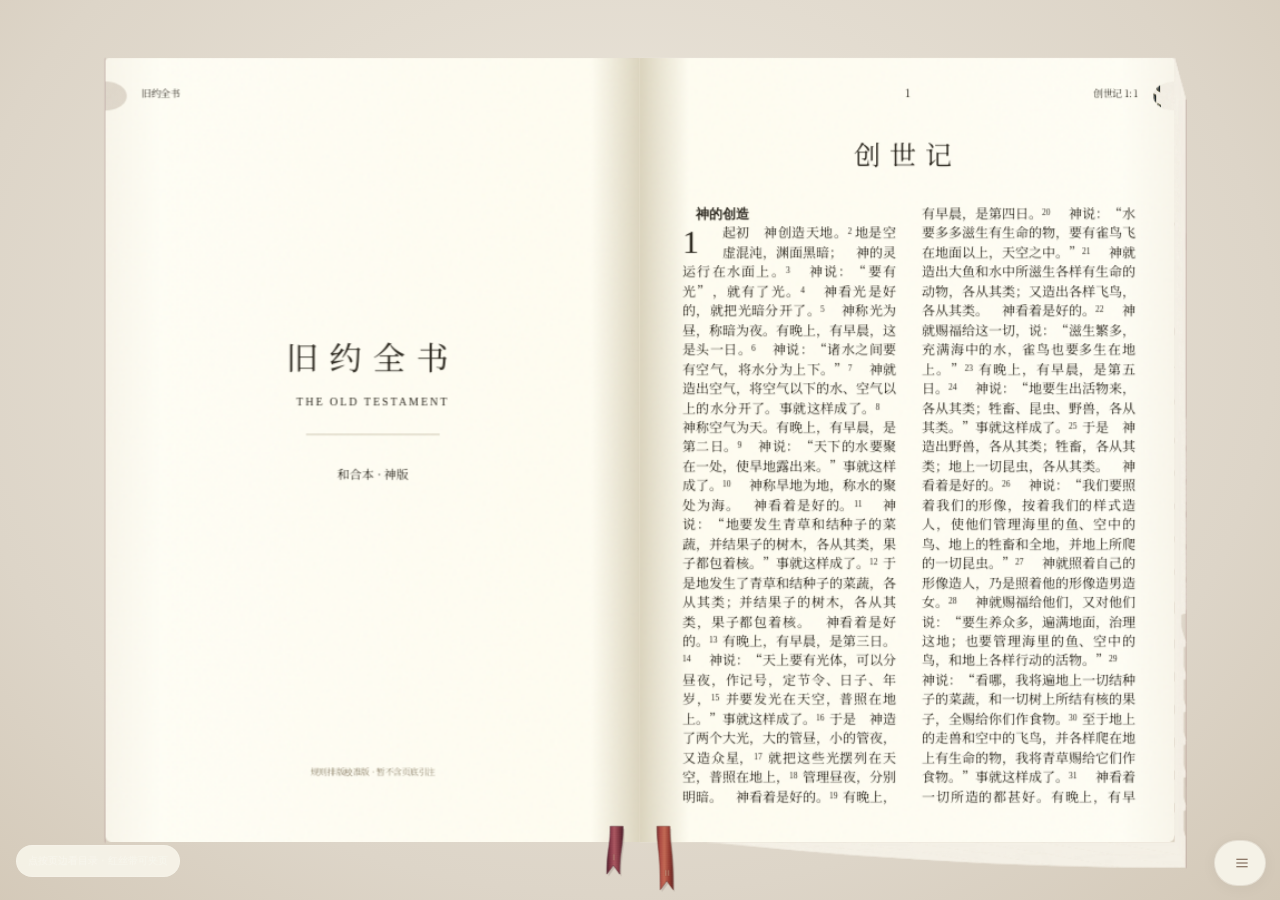
==== commit 127aa173: "Restore all source poetry lines without changing scripture text" ====
--- a/index.html
+++ b/index.html
@@ -1,5 +1,5 @@
 <!doctype html>
-<html lang="zh-CN" class="paper-immersive" data-reader-scene="reading" data-reader-chrome="hidden" data-paper-scene="reading" data-reader-build="rules-1" data-requires-rules="true">
+<html lang="zh-CN" class="paper-immersive" data-reader-scene="reading" data-reader-chrome="hidden" data-paper-scene="reading" data-reader-build="rules-2" data-requires-rules="true">
 <head>
   <meta charset="utf-8">
   <meta name="viewport" content="width=device-width,initial-scale=1,viewport-fit=cover">
@@ -7,32 +7,32 @@
   <meta name="description" content="固定纸页、双栏对开、书侧索引与真实阅读进度。一个保留经文空间记忆的圣经阅读体验原型。">
   <link rel="manifest" href="manifest.webmanifest"><link rel="icon" href="app-icon.svg" type="image/svg+xml"><link rel="apple-touch-icon" sizes="180x180" href="app-icon-180.png"><meta name="apple-mobile-web-app-capable" content="yes"><meta name="apple-mobile-web-app-status-bar-style" content="black-translucent">
   <title>纸页 · 统一规则排版校准</title>
-  <link rel="stylesheet" href="fonts.css?v=rules-1">
-  <link rel="stylesheet" href="fonts-extra.css?v=rules-1">
-  <link rel="stylesheet" href="style.css?v=rules-1">
-  <link rel="stylesheet" href="book-index.css?v=rules-1"><link rel="stylesheet" href="book-scene.css?v=rules-1"><link rel="stylesheet" href="book-solid.css?v=rules-1"><link rel="stylesheet" href="book-leaves.css?v=rules-1"><link rel="stylesheet" href="immersion.css?v=rules-1">
-  <script src="book-material.js?v=rules-1" defer></script><script src="book-kinematics.js?v=rules-1" defer></script><script src="book-solid.js?v=rules-1" defer></script><script src="book-leaves.js?v=rules-1" defer></script><script src="book-scene.js?v=rules-1" defer></script><script src="book-index.js?v=rules-1" defer></script>
-  <script src="bible-data.js?v=rules-1" defer></script>
-  <script src="data/bible-source.js?v=rules-1" defer></script>
-  <script src="paper-layout.js?v=rules-1" defer></script>
-  <script src="paper-edition.js?v=rules-1" defer></script>
-  <script src="rule-reader-bootstrap.js?v=rules-1" defer></script>
-  <script src="paper-typography.js?v=rules-1" defer></script><script src="paper-page.js?v=rules-1" defer></script>
-  <script src="gesture-core.js?v=rules-1" defer></script>
-  <script src="paper-physics.js?v=rules-1" defer></script>
-  <script src="paper-renderer.js?v=rules-1" defer></script>
-  <script src="paper-edges.js?v=rules-1" defer></script><script src="ribbon-bookmarks.js?v=rules-1" defer></script>
-  <link rel="stylesheet" href="paper-edges.css?v=rules-1"><link rel="stylesheet" href="ribbon-bookmarks.css?v=rules-1">
-  <script src="app.js?v=rules-1" defer></script><script src="immersion.js?v=rules-1" defer></script>
+  <link rel="stylesheet" href="fonts.css?v=rules-2">
+  <link rel="stylesheet" href="fonts-extra.css?v=rules-2">
+  <link rel="stylesheet" href="style.css?v=rules-2">
+  <link rel="stylesheet" href="book-index.css?v=rules-2"><link rel="stylesheet" href="book-scene.css?v=rules-2"><link rel="stylesheet" href="book-solid.css?v=rules-2"><link rel="stylesheet" href="book-leaves.css?v=rules-2"><link rel="stylesheet" href="immersion.css?v=rules-2">
+  <script src="book-material.js?v=rules-2" defer></script><script src="book-kinematics.js?v=rules-2" defer></script><script src="book-solid.js?v=rules-2" defer></script><script src="book-leaves.js?v=rules-2" defer></script><script src="book-scene.js?v=rules-2" defer></script><script src="book-index.js?v=rules-2" defer></script>
+  <script src="bible-data.js?v=rules-2" defer></script>
+  <script src="data/bible-source.js?v=rules-2" defer></script>
+  <script src="paper-layout.js?v=rules-2" defer></script>
+  <script src="paper-edition.js?v=rules-2" defer></script>
+  <script src="rule-reader-bootstrap.js?v=rules-2" defer></script>
+  <script src="paper-typography.js?v=rules-2" defer></script><script src="paper-page.js?v=rules-2" defer></script>
+  <script src="gesture-core.js?v=rules-2" defer></script>
+  <script src="paper-physics.js?v=rules-2" defer></script>
+  <script src="paper-renderer.js?v=rules-2" defer></script>
+  <script src="paper-edges.js?v=rules-2" defer></script><script src="ribbon-bookmarks.js?v=rules-2" defer></script>
+  <link rel="stylesheet" href="paper-edges.css?v=rules-2"><link rel="stylesheet" href="ribbon-bookmarks.css?v=rules-2">
+  <script src="app.js?v=rules-2" defer></script><script src="immersion.js?v=rules-2" defer></script>
 
-  <script src="reader-release.js?v=rules-1" defer></script>
+  <script src="reader-release.js?v=rules-2" defer></script>
   <style>#reader-rule-loading{position:fixed;inset:0;z-index:9999;display:grid;place-content:center;padding:32px;background:#e8e1d4;color:#493f32;text-align:center;font:16px/1.8 system-ui,sans-serif}#reader-rule-loading p{max-width:30em}#reader-rule-loading a{color:#8b3939}html[data-rule-layout="ready"] #reader-rule-loading{display:none}</style>
 </head>
 <body data-paper-scene="reading">
-<div id="reader-rule-loading" role="status"><strong>纸页 · 正在准备书页</strong><p>首次打开需要载入全文和字体，请稍候。</p><a href="./?v=rules-1">加载遇到问题？重新打开</a></div>
+<div id="reader-rule-loading" role="status"><strong>纸页 · 正在准备书页</strong><p>首次打开需要载入全文和字体，请稍候。</p><a href="./?v=rules-2">加载遇到问题？重新打开</a></div>
 <header class="masthead">
   <a class="brand" href="#" aria-label="纸页，返回阅读"><span class="brand-mark">页</span><span>纸页<small>PAPER BIBLE</small></span></a>
-  <div class="edition-label">和合本 · 规则排版校准 <span>RULES 01 · 统一规则试排</span></div>
+  <div class="edition-label">和合本 · 规则排版校准 <span>RULES 02 · 统一规则试排</span></div>
   <button class="text-button" id="about-open">关于这本书 <span aria-hidden="true">↗</span></button>
 </header>
 <main>
@@ -87,7 +87,7 @@
         <div class="scene-topbar"><button id="scene-back">← 回到阅读</button><span id="scene-status" role="status">沿着书侧，找回那一卷</span></div>
         <div class="scene-bottom"><div class="scene-chapter-list" id="scene-chapter-list" hidden></div><div class="scene-actions"><button id="scene-digital" aria-pressed="false">展开为数字目录</button><button id="scene-chapters">当前卷章节</button></div><p>黑金 · 旧约　朱红 · 新约<br>上下拖动查看切口 · 点选纸层，连续翻开。</p></div>
       </div>
-<dialog id="about-dialog"><button class="dialog-close" data-close aria-label="关闭">×</button><div class="eyebrow">关于这次实验</div><h2>位置不动，<br>只是换一种拿书的方式。</h2><p>手机上，放大并移动观看；平板横屏，完整展开两页。经文不会随屏幕宽度重新排版。</p><p>左右书页堆叠与底部厚度条对应全书位置。点按一侧页边，只拨开这一侧：上层向书脊错开更多，底层移动更少，露出嵌在半圆纸层切口里的标签。点切口可直接连续翻到那一卷，不必合书。上下拖动可查看其余切口；需要全部书卷时，可切换数字目录。合书和展开采用分层弯曲纸面，不再整块转动。两根红色丝带可独立夹页，点丝带尾端设置或回到书签。</p><p class="notice">规则排版试用版：现成和合本正文、标题与括注，按统一的字格、行距、双栏和章号规则自动分页。没有逐行位置表，也没有使用扫描页作阅读图像。暂不补齐缺失的语义标记和页底引注，因此试排页码、断行与原版仍有差异；不能宣称已经精确复刻。</p><p id="reader-version">体验版本 · rules-1<br><a id="reader-reload" href="./?v=rules-1">重新载入最新版</a>（保留阅读位置）</p><p>本轮正文导入既有和合本语义文本，保留标点、全角空格和现有括注。暂不补齐缺失的语义标记与页底引注，显示的是试排页码。阅读位置及两根丝带与旧体验版分开保存。</p><div class="sources"><a href="https://www.bibleinmylanguage.com/chinese-bible-midsize-black-black-pvc-covered-chinese-union-version-the-most-popular-bible-in-mainland-china-with-thumb-index-golden-letters-on-cover-red-edges-cuv-holy-bible/" target="_blank" rel="noreferrer">内页风格参考 ↗</a><a href="https://ebible.org/cmn-cu89s/copyright.htm" target="_blank" rel="noreferrer">旧体验版资料来源：eBible ↗</a></div></dialog>
+<dialog id="about-dialog"><button class="dialog-close" data-close aria-label="关闭">×</button><div class="eyebrow">关于这次实验</div><h2>位置不动，<br>只是换一种拿书的方式。</h2><p>手机上，放大并移动观看；平板横屏，完整展开两页。经文不会随屏幕宽度重新排版。</p><p>左右书页堆叠与底部厚度条对应全书位置。点按一侧页边，只拨开这一侧：上层向书脊错开更多，底层移动更少，露出嵌在半圆纸层切口里的标签。点切口可直接连续翻到那一卷，不必合书。上下拖动可查看其余切口；需要全部书卷时，可切换数字目录。合书和展开采用分层弯曲纸面，不再整块转动。两根红色丝带可独立夹页，点丝带尾端设置或回到书签。</p><p class="notice">规则排版试用版：现成和合本正文、标题与括注，按统一的字格、行距、双栏和章号规则自动分页。没有逐行位置表，也没有使用扫描页作阅读图像。已接回源资料中全书已有的诗行边界；长诗行仍按统一栏宽自然折行。暂不补齐页底引注和专名等其余标记，因此试排页码、断行与原版仍有差异；不能宣称已经精确复刻。</p><p id="reader-version">体验版本 · rules-2<br><a id="reader-reload" href="./?v=rules-2">重新载入最新版</a>（保留阅读位置）</p><p>本轮只恢复诗行结构，正文、标点、全角空格和现有括注逐字不变。不按句号猜诗行，不保存屏幕折行坐标。显示的仍是试排页码；阅读位置和两根丝带按经文锚点迁移，与旧版本分开保存。</p><div class="sources"><a href="https://www.bibleinmylanguage.com/chinese-bible-midsize-black-black-pvc-covered-chinese-union-version-the-most-popular-bible-in-mainland-china-with-thumb-index-golden-letters-on-cover-red-edges-cuv-holy-bible/" target="_blank" rel="noreferrer">内页风格参考 ↗</a><a href="https://ebible.org/cmn-cu89s/copyright.htm" target="_blank" rel="noreferrer">诗行结构来源：eBible ↗</a></div></dialog>
 <dialog id="help-dialog"><button class="dialog-close" data-close aria-label="关闭">×</button><div class="eyebrow">手势小抄 · 可逆的翻页</div><h2>先捏住这张纸，<br>再决定要不要翻过去。</h2><dl><dt>长按约半秒，再慢慢拖</dt><dd>右页向左掀，左页向右掀。从触点到书脊之间会弯起，下面的下一页逐渐露出；手指往回走，纸页就跟着退回。</dd><dt>松手放下</dt><dd>翻过中间或向前甩出时完成翻页；没过中间或明显往回拖时回落。只掀开偷看，不会改变页码。中途添加第二根手指会放回纸页，转为缩放。</dd><dt>直接单指慢拖</dt><dd>不先长按，仍然是移动整本书，不会进入掀页。</dd><dt>单指 / 双指快滑</dt><dd>单指翻 1 页；双指先翻 5 页，1.25 秒内连续同向快滑加速到 10、20 页。都用弯曲纸页过渡。</dd><dt>双指张开 / 合拢</dt><dd>缩放整本书；本次触摸不会误触发翻页。</dd><dt>点按页边</dt><dd>点左右纸页的外侧边缘，只把该侧纸层向书脊拨开；上层错开更多，露出半圆切口。点切口直接翻到该卷。上下拖动查看其他切口，点空白或「收回纸页」放回；阅读时慢拖页边仍是平移。</dd><dt>两根红丝带</dt><dd>点书底的丝带尾端，可分别夹住当前页、回到已夹位置、改夹或取出。书签保存在本浏览器；放大后看不到丝带时，可在阅读工具中打开「丝带书签」。</dd><dt>鼠标与演示</dt><dd>按住鼠标约半秒再拖，也能掀页；点击工具栏「掀页演示」可看一次掀开、偷看、放回的完整过程。Esc 可放回纸页。</dd></dl><p class="notice">“翻 1 页”按翻动一张纸计算，即下一组对开。当前为轻量曲面纸张模拟，并非完整纸张力学仿真；不同手机的多指手感仍需真机体验。</p></dialog>
 
 </body></html>
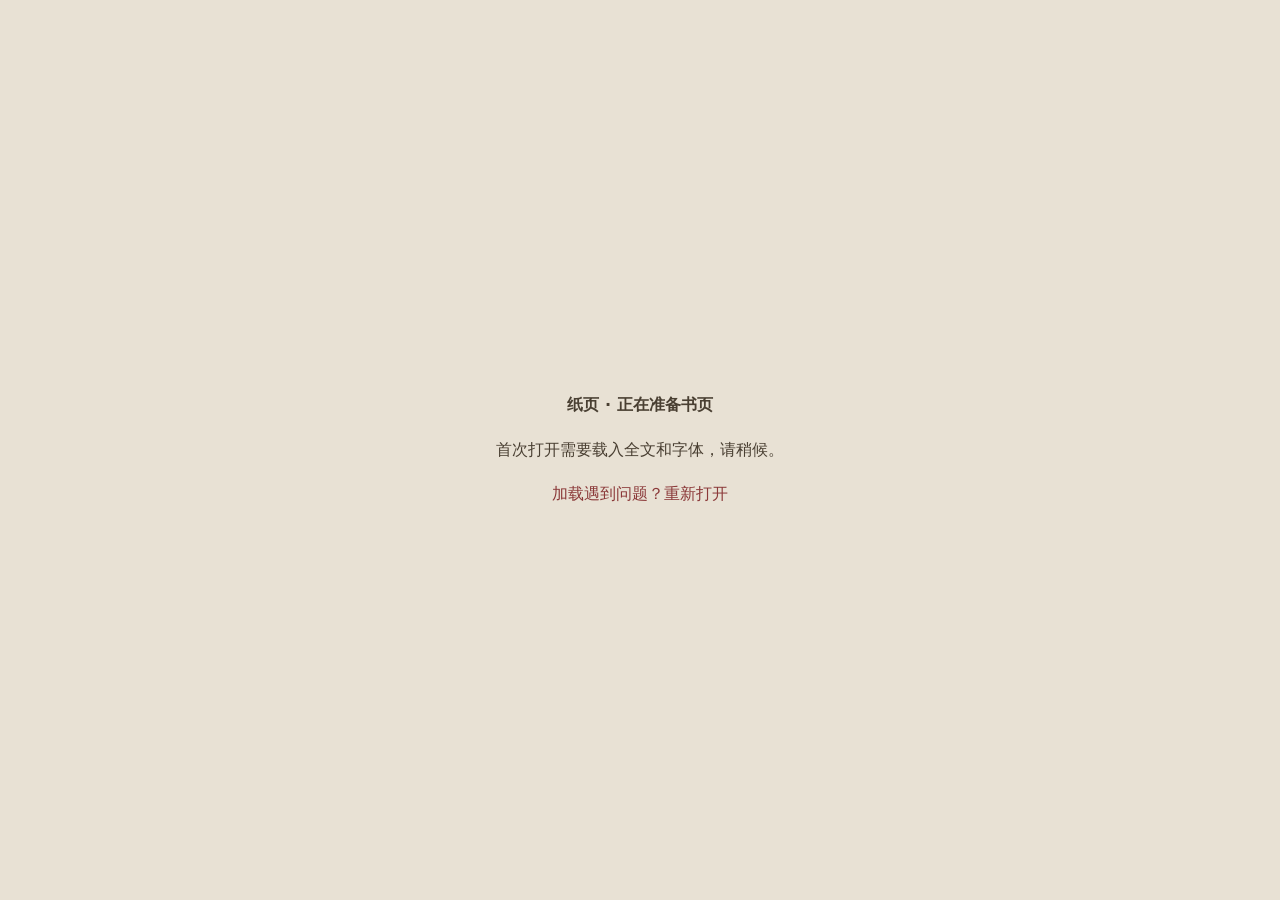
==== commit efa1fb9a: "Keep V25 reading trails distinct across pinned bookmarks" ====
--- a/index.html
+++ b/index.html
@@ -1,38 +1,71 @@
 <!doctype html>
-<html lang="zh-CN" class="paper-immersive" data-reader-scene="reading" data-reader-chrome="hidden" data-paper-scene="reading" data-reader-build="rules-2" data-requires-rules="true">
+<html lang="zh-CN" class="paper-immersive" data-reader-scene="reading" data-reader-chrome="hidden" data-paper-scene="reading" data-reader-build="index-25" data-requires-rules="true">
 <head>
   <meta charset="utf-8">
   <meta name="viewport" content="width=device-width,initial-scale=1,viewport-fit=cover">
-  <meta name="theme-color" content="#d8d0c2">
-  <meta name="description" content="固定纸页、双栏对开、书侧索引与真实阅读进度。一个保留经文空间记忆的圣经阅读体验原型。">
-  <link rel="manifest" href="manifest.webmanifest"><link rel="icon" href="app-icon.svg" type="image/svg+xml"><link rel="apple-touch-icon" sizes="180x180" href="app-icon-180.png"><meta name="apple-mobile-web-app-capable" content="yes"><meta name="apple-mobile-web-app-status-bar-style" content="black-translucent">
-  <title>纸页 · 统一规则排版校准</title>
-  <link rel="stylesheet" href="fonts.css?v=rules-2">
-  <link rel="stylesheet" href="fonts-extra.css?v=rules-2">
-  <link rel="stylesheet" href="style.css?v=rules-2">
-  <link rel="stylesheet" href="book-index.css?v=rules-2"><link rel="stylesheet" href="book-scene.css?v=rules-2"><link rel="stylesheet" href="book-solid.css?v=rules-2"><link rel="stylesheet" href="book-leaves.css?v=rules-2"><link rel="stylesheet" href="immersion.css?v=rules-2">
-  <script src="book-material.js?v=rules-2" defer></script><script src="book-kinematics.js?v=rules-2" defer></script><script src="book-solid.js?v=rules-2" defer></script><script src="book-leaves.js?v=rules-2" defer></script><script src="book-scene.js?v=rules-2" defer></script><script src="book-index.js?v=rules-2" defer></script>
-  <script src="bible-data.js?v=rules-2" defer></script>
-  <script src="data/bible-source.js?v=rules-2" defer></script>
-  <script src="paper-layout.js?v=rules-2" defer></script>
-  <script src="paper-edition.js?v=rules-2" defer></script>
-  <script src="rule-reader-bootstrap.js?v=rules-2" defer></script>
-  <script src="paper-typography.js?v=rules-2" defer></script><script src="paper-page.js?v=rules-2" defer></script>
-  <script src="gesture-core.js?v=rules-2" defer></script>
-  <script src="paper-physics.js?v=rules-2" defer></script>
-  <script src="paper-renderer.js?v=rules-2" defer></script>
-  <script src="paper-edges.js?v=rules-2" defer></script><script src="ribbon-bookmarks.js?v=rules-2" defer></script>
-  <link rel="stylesheet" href="paper-edges.css?v=rules-2"><link rel="stylesheet" href="ribbon-bookmarks.css?v=rules-2">
-  <script src="app.js?v=rules-2" defer></script><script src="immersion.js?v=rules-2" defer></script>
+  <meta name="theme-color" content="#ddd0b9">
+  <meta name="description" content="固定纸页、双栏对开、紧凑书口索引与真实阅读进度。一个保留经文空间记忆的圣经阅读体验原型。">
+  <link rel="manifest" href="manifest.webmanifest"><link rel="icon" href="app-icon.svg" type="image/svg+xml"><link rel="apple-touch-icon" sizes="180x180" href="app-icon-180.png"><meta name="apple-mobile-web-app-capable" content="yes"><meta name="apple-mobile-web-app-status-bar-style" content="default">
+  <title>纸页 · V25 经文对照</title>
+  <link rel="stylesheet" href="fonts.css?v=index-25&h=6d379c62a957">
+  <link rel="stylesheet" href="fonts-extra.css?v=index-25&h=9754c054be54">
+  <link rel="stylesheet" href="style.css?v=index-25&h=f555e6e7c996">
+  <link rel="stylesheet" href="immersion.css?v=index-25&h=5acd995b2820">
+  <script src="book-material.js?v=index-25&h=be921a972af3" defer></script>
+  <script src="bible-data.js?v=index-25&h=9e166abd621a" defer></script>
+  <script src="data/bible-source.js?v=index-25&h=4fef74158e5a" defer></script>
+  <script src="paper-layout.js?v=index-25&h=951c7de1c672" defer></script>
+  <script src="paper-edition.js?v=index-25&h=3df8c0ae0086" defer></script>
+  <script src="v25-original-data.js?v=index-25&h=cfa31eac2e78" defer></script>
+  <script src="paper-typography.js?v=index-25&h=a9cd2577eab5" defer></script><script src="paper-page.js?v=index-25&h=2f7cf4b6ba62" defer></script><script src="v25-heading-frames.js?v=index-25&h=927a765c20e4" defer></script><script src="v25-live-rows.js?v=index-25&h=08cce96dbba1" defer></script><script src="v25-original-render.js?v=index-25&h=7ee2f58f20a6" defer></script>
+  <script src="gesture-core.js?v=index-25&h=ee115bd46ad7" defer></script>
+  <script src="paper-physics.js?v=index-25&h=b83a87be5697" defer></script>
+  <script src="paper-renderer.js?v=index-25&h=7107f888872a" defer></script>
+  <script src="paper-edges.js?v=index-25&h=bf2480c1ac5b" defer></script>
+  <link rel="stylesheet" href="paper-edges.css?v=index-25&h=c1b48c2aa726">
+  <link rel="stylesheet" href="edge-reader.css?v=index-25&h=324691e9fd5c">
+  <link rel="stylesheet" href="edge-index.css?v=index-25&h=fc75ad1ac688">
+  <script src="edge-index.js?v=index-25&h=d58d93dd696e" defer></script>
+  <link rel="stylesheet" href="edge-chapters.css?v=index-25&h=ed109a57295a">
+  <link rel="stylesheet" href="paper-jump.css?v=index-25&h=adc40c7f76fa">
+  <script src="chapter-preview.js?v=index-25&h=6f6328ec9d22" defer></script>
+  <script src="v25/chapters.js?v=index-25&h=52dc89932cd9" defer></script>
+  <script src="paper-jump.js?v=index-25&h=736f53e5321b" defer></script>
+  <link rel="stylesheet" href="reading-history.css?v=index-25&h=f652b2f79398">
+  <link rel="stylesheet" href="text-selection.css?v=index-25&h=e0a83e0b8d5c">
+  <script src="v25/history.js?v=index-25&h=cce8b0c9bea2" defer></script>
+  <script src="text-selection.js?v=index-25&h=1160ceaff6fd" defer></script>
+  <link rel="stylesheet" href="book-desk.css?v=index-25&h=a4f58a5689e4">
+  <script src="book-desk.js?v=index-25&h=214f33efde16" defer></script>
+  <link rel="stylesheet" href="v25-footnote-targets.css?v=index-25&h=1e2b818c4b1a">
+  <script src="footnote-passages.js?v=index-25&h=bddf30be2b8f" defer></script>
+  <script src="v25/parallels.js?v=index-25&h=f101052e2bcd" defer></script><script src="v25/targets.js?v=index-25&h=3f76acdd6b8c" defer></script>
+  <script src="v25/paper-dock.js?v=index-25&h=20d8c9d66f77" defer></script><script src="v25/words.js?v=index-25&h=3a222a69a4c3" defer></script><script src="v25/scripture.js?v=index-25&h=9c6d4235b401" defer></script><script src="v25/footnote.js?v=index-25&h=154a292a036f" defer></script>
+  <link id="v25-desk-controller" rel="preload" as="script" href="v25/reader.js?v=index-25&h=3faf285e635e">
+  <script src="v25-original-storage.js?v=index-25&h=22fde7603642" defer></script><script src="v25-original-boot.js?v=index-25&h=0f6b2021effe" defer></script>
+  <script src="immersion.js?v=index-25&h=9a1c1c34489a" defer></script>
 
-  <script src="reader-release.js?v=rules-2" defer></script>
+  <script src="reader-release.js?v=index-25&h=4570de647195" defer></script>
   <style>#reader-rule-loading{position:fixed;inset:0;z-index:9999;display:grid;place-content:center;padding:32px;background:#e8e1d4;color:#493f32;text-align:center;font:16px/1.8 system-ui,sans-serif}#reader-rule-loading p{max-width:30em}#reader-rule-loading a{color:#8b3939}html[data-rule-layout="ready"] #reader-rule-loading{display:none}</style>
+<link rel="stylesheet" href="fonts-rares.css?v=index-25&h=189bacd36390"><link rel="stylesheet" href="v25-original-fonts.css?v=index-25&h=dcb07d93a1ae">
+<link rel="stylesheet" href="paper-cover-zoom.css?v=index-25&h=18e90e3827ed">
+<script src="paper-cover-zoom.js?v=index-25&h=bf051d9efc37" defer></script>
+<link rel="preload" as="image" id="v25-binding-grain" href="v25/binding-goatskin.webp?v=index-25&h=8894ca97e997">
+<link rel="stylesheet" href="v25/opening.css?v=index-25&h=0cae2e78193f">
+<script src="v25/opening.js?v=index-25&h=ef451aae92e9" defer></script>
+<link rel="stylesheet" href="v25/search.css?v=index-25&h=ddc4024becce"><script defer src="v25/search.js?v=index-25&h=5caa1d4f27ce"></script>
+<link rel="stylesheet" href="v25/guide.css?v=index-25&h=7241ec7ae273"><script defer src="v25/guide.js?v=index-25&h=713182ab467b"></script>
+<script defer src="v25/float-selection.js?v=index-25&h=2dcfe5cab58d"></script>
+<link rel="stylesheet" href="v25/compare.css?v=index-25&h=2b4ff9901308"><script defer src="v25/compare.js?v=index-25&h=3826d1f5e64c"></script>
+<script defer src="v25/citation-links.js?v=index-25&h=e4c2409a5513"></script><link rel="stylesheet" href="v25/citation-links.css?v=index-25&h=aa3c65478250">
+<link rel="stylesheet" href="v25/study-qa.css?v=index-25&h=9a5126659c89"><script defer src="v25/notes.js?v=index-25&h=6f03e9928d0d"></script><script defer src="v25/note-sync.js?v=index-25&h=2acc2fe0369e"></script><script defer src="v25/study-qa.js?v=index-25&h=567d63f48779"></script>
+<link rel="stylesheet" href="v25/account.css?v=index-25&h=4413df082824"><script defer src="v25/account-config.js?v=index-25&h=e84d95a01e15"></script><script defer src="v25/account.js?v=index-25&h=f79ff05ea48b"></script>
 </head>
-<body data-paper-scene="reading">
-<div id="reader-rule-loading" role="status"><strong>纸页 · 正在准备书页</strong><p>首次打开需要载入全文和字体，请稍候。</p><a href="./?v=rules-2">加载遇到问题？重新打开</a></div>
+<body data-paper-scene="reading" data-minimal-reader>
+<div id="reader-rule-loading" role="status"><strong>纸页 · 正在准备书页</strong><p>首次打开需要载入全文和字体，请稍候。</p><a href="./?v=index-25">加载遇到问题？重新打开</a></div>
 <header class="masthead">
   <a class="brand" href="#" aria-label="纸页，返回阅读"><span class="brand-mark">页</span><span>纸页<small>PAPER BIBLE</small></span></a>
-  <div class="edition-label">和合本 · 规则排版校准 <span>RULES 02 · 统一规则试排</span></div>
+  <div class="edition-label">和合本 · 纸本原排 <span>V25 · 书口索引</span></div>
   <button class="text-button" id="about-open">关于这本书 <span aria-hidden="true">↗</span></button>
 </header>
 <main>
@@ -41,53 +74,126 @@
     <h1>记得那句话，<br>也记得<br><em>它在哪里。</em></h1>
     <p class="lede">不是一条滚动的文字流。<br>是一本可以握住、翻动、重新找到的书。</p>
     <div class="principles">
-      <div><span class="guide-icon">↔</span><p><strong>慢慢挪动，细细读</strong><small>轻拖移动纸页 · 捏合缩放整本书</small></p></div>
-      <div><span class="guide-icon">⌁</span><p><strong>捏住一页，掀开，也可以放回</strong><small>长按后慢拖 · 纸页弯起，下一页露出</small></p></div>
-      <div><span class="guide-icon">Ⅱ</span><p><strong>两根手指，翻过一叠纸</strong><small>连续快滑：5 页 → 10 页 → 20 页</small></p></div>
+      <div><span class="guide-icon">↔</span><p><strong>点读与摘录</strong><small>长按经文后可翻页续选、复制或开浮窗</small></p></div>
+      <div><span class="guide-icon">⌁</span><p><strong>从纸页外缘翻页</strong><small>轻拖掀起页角 · 左滑往后读，右滑往前翻</small></p></div>
+      <div><span class="guide-icon">Ⅱ</span><p><strong>窄书口索引，就在书页两侧</strong><small>点书卷签直接选章 · 合签可切换书卷</small></p></div>
     </div>
-    <div class="lab-controls"><span>用鼠标先试试</span><div><button id="demo-pan">慢拖示范</button><button id="demo-burst">双指快翻示范</button></div></div>
+    <div class="lab-controls"><span>用鼠标先试试</span><div><button id="demo-pan">平移示范</button><button id="demo-burst">翻页示范</button></div></div>
     <p class="prototype-note">统一规则试排 · 暂不含页底引注<br>同一页的位置不动，纸张可以慢慢弯起</p>
   </aside>
   <section class="reader" aria-label="纸质圣经阅读器">
     <div class="reader-header">
       <button class="location" id="location-button" aria-label="选择章节"><span id="book-name">创世记</span><span class="location-ref" id="chapter-name">第 1 章</span><span aria-hidden="true">⌄</span></button>
-      <div class="view-switch" role="group" aria-label="观看方式"><button id="view-open" class="selected" aria-pressed="true">展开</button><button id="view-edge" aria-pressed="false">看书侧</button></div>
-      <button class="icon-button" id="help-open" aria-label="手势说明">?</button>
+
+<button class="icon-button" id="help-open" aria-label="手势说明">?</button>
     </div>
     <div class="stage-wrap">
-      <div class="stage" id="stage" tabindex="0" role="region" aria-label="对开书页。直接拖动平移；长按约半秒后慢拖可掀页、回拖放回；双指捏合缩放。左页向右前翻，右页向左后翻。">
+      <div class="stage" id="stage" tabindex="0" role="region" aria-label="对开书页。轻点经文短暂高亮；长按经文可翻页续选、复制、固定对照或退出。在右页外缘向左拖动翻到下一页，左页外缘向右拖动翻回上一页；双指捏合缩放。点侧边书卷签直接打开选章目录。">
         <div class="surface-caption" id="surface-caption">一张固定的版面，一段熟悉的位置</div>
-        <div class="book" id="book">
+        <div id="desk-surface"><div class="book" id="book">
           <div class="book-volume" id="book-volume">
-            <div id="paper-solid" aria-hidden="true"></div><div id="book-leaves" aria-hidden="true"></div>
-            <div class="right-half" id="right-half"><div class="cover cover-right"></div><div class="page-stack right-stack" id="right-stack"></div><div id="right-paper-edges" class="natural-paper-edge" aria-hidden="true"></div><article class="paper right-paper" id="right-paper" aria-label="右页"></article><button class="paper-edge-hit edge-hit-right" id="right-edge-open" aria-label="点按右侧页边，拨开右侧纸页和切口目录" title="点按页边，拨开纸层切口"></button></div>
-            <div class="left-half" id="left-half"><div class="cover cover-left"></div><div class="page-stack left-stack" id="left-stack"></div><div class="left-reading-edge" id="left-reading-edge" aria-hidden="true"></div><div id="left-paper-edges" class="natural-paper-edge" aria-hidden="true"></div><article class="paper left-paper" id="left-paper" aria-label="左页"></article><button class="paper-edge-hit edge-hit-left" id="left-edge-open" aria-label="点按左侧页边，拨开左侧纸页和切口目录" title="点按页边，拨开纸层切口"></button></div>
-            <div class="gutter"></div><div id="ribbon-bookmarks" class="ribbon-bookmarks"></div>
-            <div class="index-placement" id="index-placement"><div class="physical-index-host" id="physical-index-host"></div></div>
+            <div id="reference-cover" aria-hidden="true"></div>
+            <div class="right-half" id="right-half"><div class="cover cover-right"></div><div class="page-stack right-stack" id="right-stack"></div><div id="right-paper-edges" class="natural-paper-edge paper-edge-host" aria-hidden="true"></div><article class="paper right-paper" id="right-paper" aria-label="右页"></article></div>
+            <div class="v25-front-binding" aria-hidden="true"><div class="v25-binding-title">圣经<small>和合本</small></div></div>
+            <div class="left-half" id="left-half"><div class="page-stack left-stack" id="left-stack"></div><div id="left-paper-edges" class="natural-paper-edge paper-edge-host" aria-hidden="true"></div><article class="paper left-paper" id="left-paper" aria-label="左页"></article></div>
+            <div class="gutter"></div>
+            <div id="edge-index-host" aria-label="书口书卷索引"></div>
           </div>
         </div>
-        <div class="touch-ring" id="touch-ring" aria-hidden="true"></div>
-      </div>
+      </div></div>
 
-      <div class="gesture-feedback" id="gesture-feedback" role="status" aria-live="polite">点按页边看目录 · 红丝带可夹页</div>
-      <div class="viewport-map" id="viewport-map" aria-hidden="true"><div class="map-fold"></div><div id="map-window"></div></div>
+      <div class="gesture-feedback" id="gesture-feedback" role="status" aria-live="polite"></div>
     </div>
     <div class="reading-tools" id="reading-tools">
-      <div class="focus-group" role="group" aria-label="阅读视角"><button id="fit-book" class="active">对开</button><button id="focus-left">左页</button><button id="focus-right">右页</button><button id="demo-peek" class="peek-demo" title="演示长按、掀开偷看、再放回">掀页演示</button></div>
-      <div class="zoom-tools"><button id="zoom-out" aria-label="缩小">−</button><button id="zoom-value" title="恢复对开视角">100%</button><button id="zoom-in" aria-label="放大">＋</button></div>
+      <div class="focus-group" role="group" aria-label="阅读视角"><button id="fit-book" class="active">对开</button><button id="focus-left">左页</button><button id="focus-right">右页</button></div>
+      <div class="zoom-tools"><button id="zoom-out" aria-label="缩小">−</button><button id="zoom-value" aria-label="恢复对开视角" title="恢复对开视角"><svg viewBox="0 0 24 24" aria-hidden="true"><rect x="3" y="5" width="18" height="14" rx="2"/><path d="M12 5v14"/></svg></button><button id="zoom-in" aria-label="放大">＋</button></div>
     </div>
     <footer class="reader-footer">
       <button class="nav-button" id="prev" aria-label="向前翻一页">←</button>
       <div class="book-progress"><div class="progress-label"><span id="page-label">1 — 2</span><span id="progress-label">创世记</span></div><div class="thickness-track" title="左边是已翻过的书页，右边是尚未翻过的书页"><div class="read-block" id="read-block"></div><i id="position-pin"></i><div class="unread-block"></div></div><div class="thickness-labels"><span>已经翻过的纸页</span><span>还在右手边的纸页</span></div></div>
       <button class="nav-button" id="next" aria-label="向后翻一页">→</button>
     </footer>
+    <section id="reading-history" aria-label="最近跳转"></section>
   </section>
 </main>
-      <div class="scene-controls" id="scene-controls" aria-label="书侧目录">
-        <div class="scene-topbar"><button id="scene-back">← 回到阅读</button><span id="scene-status" role="status">沿着书侧，找回那一卷</span></div>
-        <div class="scene-bottom"><div class="scene-chapter-list" id="scene-chapter-list" hidden></div><div class="scene-actions"><button id="scene-digital" aria-pressed="false">展开为数字目录</button><button id="scene-chapters">当前卷章节</button></div><p>黑金 · 旧约　朱红 · 新约<br>上下拖动查看切口 · 点选纸层，连续翻开。</p></div>
+<dialog id="book-picker" aria-labelledby="book-picker-title">
+  <button class="dialog-close" id="book-picker-close" data-close aria-label="关闭书卷章节目录">×</button>
+  <div class="eyebrow">书卷与章节</div>
+  <h2 id="book-picker-title">选择书卷</h2>
+  <div id="book-picker-opening" class="index-opening"></div>
+  <button id="book-picker-back" type="button" hidden>← 全部书卷</button>
+  <div id="book-picker-books" aria-label="全部书卷"></div>
+  <div id="book-picker-chapters" class="chapter-list" aria-label="章节" hidden></div>
+</dialog>
+<dialog id="about-dialog"><button class="dialog-close" data-close aria-label="关闭">×</button><div class="eyebrow">关于这次实验</div><h2>位置不动，<br>只是换一种拿书的方式。</h2><p>手机上，放大并移动观看；平板横屏，完整展开两页。经文不会随屏幕宽度重新排版。</p><p>细窄的书口索引随阅读进度分布在书页两侧。点一个索引组，浮出纸质选章目录；合并索引可在菜单内切换书卷，再点章号跳转。半透明纸质目录的一角紧贴所选书签，切换「章号格子」与「经文摘读」时锚点保持不动；紧凑摘读显示每章开头经文，大小随章节数量调整。点目录外或按 Esc 收起目录，继续阅读。顶部书卷名仍可打开完整的书卷章节目录。</p><p class="notice">本版直接在 V25 书桌上呈现原纸本的分页、栏和断行。经文由可选择的文字构成，不是扫描图片；保留纸书的左右页、书厚索引和卷章位置。</p><p id="reader-version">体验版本 · index-25（统一经文浮窗）<br><a id="reader-reload" href="./?v=index-25">重新载入最新版</a>（保留阅读位置）</p><p>66 卷共用 39 枚书卷签，旧约为深色，新约为暗红色。正文已接入逐行复核的纸本版；目录、历史、摘录与高亮仍在原有书桌中使用。</p><div class="sources"><a href="https://www.bibleinmylanguage.com/chinese-bible-midsize-black-black-pvc-covered-chinese-union-version-the-most-popular-bible-in-mainland-china-with-thumb-index-golden-letters-on-cover-red-edges-cuv-holy-bible/" target="_blank" rel="noreferrer">内页风格参考 ↗</a><a href="https://ebible.org/cmn-cu89s/copyright.htm" target="_blank" rel="noreferrer">诗行结构来源：eBible ↗</a></div></dialog>
+<dialog id="help-dialog"><button class="dialog-close" data-close aria-label="关闭">×</button><div class="eyebrow">手势小抄</div><h2>点经文摘录，<br>拖页边翻页。</h2><dl><dt>轻点与长按经文</dt><dd>轻点的经文会浅浅亮起，片刻后淡出。长按进入摘录，再点同一页的其他经文可追加，再点一次取消。点双页图标，复制的经文末尾会附卷名、章节和译本；点笔尖可保留这一页的金色标记，再选中已标记的经文点笔尖即可移除。点小叉退出。对开中的另一页不能加入本次选段。</dd><dt>在外页边向内滑</dt><dd>从右页外边向左滑翻下一页；从左页外边向右滑翻回上一页。正文栏和行间拖动只移动视野，桌面背景不翻页。不用等长按：页角跟手掀起，手停纸也停。向前划开再松手翻过一页；往回收再松手，纸就落回原页。轻点留白不翻页。</dd><dt>放大后看细处</dt><dd>双指捏合缩放整本书。放大后拖动正文或行间都可以移动视野，双指捏合后可留一指接着移动。触控板两指横扫，整书适配时翻一页、放大时平移；纸质选章目录随书一起缩放。</dd><dt>点索引组，浮出章节菜单</dt><dd>书口里的小标签代表一卷或一组书卷。点组标签，打开纸质选章目录；合并组可切换书卷，再点章号直接跳转；也可切换「经文摘读」，通过每章开头的真实经文寻找章节。不需要切换书的角度。</dd><dt>打开完整目录</dt><dd>点顶部书卷名或阅读工具里的「书卷章节」，可从全部 66 卷中查找。</dd><dt>书下的最近跳转</dt><dd>从目录跳到一章后，继续翻页会更新同一条记录。点标签文字，视野横移到那本已摊开的书。切换最近记录不翻纸；只有选择目录才连续翻页。未置顶的标签只显示文字；鼠标移上、用键盘聚焦或在手机上长按该标签，才显示图钉和小叉。移开后小叉收起，已置顶的标签只保留实心图钉。点图钉置顶，再点取消；点小叉删除，误删可撤销。记录和高亮保存在此浏览器。</dd></dl><p class="notice">滑动翻过一张纸；跨书卷或跨章节跳转时，按距离连续翻过多张纸。纸页弯曲为轻量模拟；不同手机的触感仍需真机体验。</p></dialog>
+
+<template id="study-qa" data-revision="d87f3e56a857">
+  <p class="study-qa__status" role="status"></p>
+  <div class="study-qa__list"></div>
+</template>
+<script id="study-qa-availability" type="application/json">{"schema":1,"books":{"GEN":{"1":[1,7,9,9,14,19,22,22,26,31],"2":[1,3,5,7,15,25],"3":[6,8,15,19,21,22,24,24],"4":[3,5,7,7,11,12,14,26],"5":[1,4,21,24,29,29],"6":[1,6,8,9,12,12,18,20,22,22],"7":[1,5,9,12,16,16,24,24],"8":[1,1,3,5,13,13,15,22],"9":[1,17,20,27],"10":[5,5,15,20,25,25,31,31],"11":[1,26,28,28],"12":[1,3,6,8,10,20],"13":[3,4,10,18],"14":[5,5,13,15,22,24],"15":[1,1,6,6,8,21],"16":[1,4,7,13,16,16],"17":[1,1,5,8,10,15,17,18,23,23],"18":[1,15,17,17,19,33],"19":[8,8,16,16,24,24,26,26,29,38],"20":[3,3,6,7,9,13],"21":[1,9,12,15,17,20,22,34],"22":[1,2,4,6,8,8,12,14,16,18,20,24],"23":[2,2,4,4,9,9,11,11,15,15],"24":[2,9,12,15,21,21,30,30,33,48,50,50,58,58,65,65,67,67],"25":[1,2,5,6,9,9,21,23,28,28,34,34],"26":[1,11,15,22,24,24,26,31,34,35],"27":[27,29,33,34,39,41],"28":[1,4,6,9,11,11,13,15,19,22],"29":[22,31,35,35],"30":[1,16,20,20,22,22,25,43],"31":[3,3,5,16,19,20,24,24,31,32,36,42,53,53],"32":[9,12,20,20,24,26,28,28,30,30],"33":[4,4,10,10,14,14,17,20],"34":[2,5,8,10,14,17,21,23,30,31],"35":[2,4,16,19,29,29],"36":[],"37":[30,30],"38":[],"39":[],"40":[],"41":[],"42":[],"43":[],"44":[],"45":[],"46":[26,26],"47":[],"48":[],"49":[5,12,29,32],"50":[20,20]},"COL":{"1":[15,16],"2":[11,12,16,17],"3":[10,10]},"MAT":{"1":[1,1,5,5,11,12,23,23],"3":[14,15],"4":[4,4,7,7,13,16],"5":[17,17,34,37,44,45],"6":[10,10,15,15],"7":[24,27],"8":[25,25],"10":[5,5,10,10,16,16,37,37],"11":[14,14,28,28],"12":[3,8,24,24,42,42],"13":[43,43,58,58],"14":[],"15":[24,24],"16":[4,4,17,19],"17":[3,3],"18":[16,16,22,22],"19":[8,8],"20":[29,30],"21":[12,20],"22":[30,30,34,40],"25":[10,10],"26":[6,13,17,17,32,33,39,39],"27":[5,5,32,32,34,34],"28":[8,9,16,20]},"REV":{"1":[10,10],"2":[14,14],"5":[5,5],"7":[9,9],"12":[9,9],"19":[10,10],"20":[2,2],"21":[23,23],"22":[2,3,9,9]},"ISA":{"5":[1,7,20,20],"6":[1,5,8,8],"7":[],"9":[1,2,6,7],"10":[5,5,12,12],"11":[3,4,6,9],"13":[10,10],"25":[6,6],"28":[17,17],"34":[4,4],"35":[5,6],"40":[3,3,28,28],"41":[8,8],"42":[6,6],"43":[25,25],"44":[3,3],"49":[6,6],"51":[17,17],"53":[2,2,7,7,9,9,11,12],"56":[3,5,7,7],"58":[11,11],"60":[1,3],"66":[24,24]},"JHN":{"1":[1,3,7,9,11,14,17,18,21,21,23,23,29,29,31,31,33,33,35,51],"2":[1,1,4,4,11,11,19,21,23,24],"3":[2,3,5,5,10,14,16,22,24,24,26,30,35,35],"4":[2,2,4,4,10,14,16,24,31,38,41,45,48,48],"5":[3,4,7,7,14,14,17,47],"6":[2,2,4,4,15,15,20,20,27,27,29,29,32,35,37,42,44,45,49,49,53,56,63,64,68,70],"7":[3,10,16,17,21,24,30,30,37,39,49,49,51,52],"8":[1,12,14,15,17,18,20,20,28,28,31,47,58,59],"9":[2,3,6,7,11,11,16,18,22,22,25,25,29,29,33,35,38,41],"10":[1,1,7,9,11,11,14,14,16,16,18,18,27,30,34,36,38,39],"11":[4,4,6,6,11,11,17,17,21,21,24,26,32,33,35,35,38,38,47,53],"12":[1,8,10,10,12,18,20,24,31,34,37,37,39,43,47,48],"13":[1,5,8,8,10,10,14,14,18,18,27,27,29,29,31,31,34,36],"14":[1,1,5,6,12,17,21,24,28,28],"15":[1,27],"16":[2,2,5,13,21,21,23,23,26,27,33,33],"17":[1,26],"18":[1,28,31,32,36,40],"19":[1,1,4,4,6,6,11,11,14,14,17,17,19,22,26,28,30,30,34,37],"20":[8,8,16,17,21,23,27,31],"21":[11,11,15,23]},"HEB":{"1":[5,5],"2":[14,17],"3":[1,6,12,12],"4":[8,10,14,14],"5":[1,3],"6":[4,6],"7":[25,25],"8":[],"9":[4,4,11,15,22,22,27,27],"10":[12,14,19,20],"11":[1,1,4,7,9,20,30,32],"12":[6,6,16,24,29,29],"13":[2,2]},"NUM":{"3":[7,8],"4":[15,15,20,20],"6":[3,4,6,6],"8":[26,26],"13":[1,2,6,6,33,33],"14":[13,16,22,22],"15":[30,31,37,41],"16":[],"18":[12,13,20,28],"19":[2,2,11,22],"20":[10,12,24,24],"21":[4,9],"22":[12,12],"23":[19,19],"24":[17,17],"25":[],"26":[11,11],"27":[17,17],"30":[2,2,10,15],"31":[1,6,8,8,16,16,25,27],"32":[],"35":[1,8,16,21,24,25,31,31,33,33],"36":[]},"EPH":{"1":[3,6,13,14],"2":[8,19],"4":[30,30],"5":[2,2],"6":[12,12]},"GAL":{"1":[8,9],"3":[7,8,10,13,16,16,24,24,29,29],"4":[4,4,21,31],"5":[2,2,22,23],"6":[7,7]},"1JN":{"2":[19,19],"3":[8,8,12,12],"5":[20,20]},"ROM":{"1":[1,1,3,4,16,16,24,28],"2":[4,4,15,15,28,29],"3":[10,10,20,20,23,23,25,26],"4":[13,13,17,17,19,21],"5":[8,8,12,20],"6":[23,23],"8":[3,3,20,23,34,39],"9":[10,13],"10":[4,8,19,19],"11":[11,14,25,27],"12":[19,20],"13":[1,4],"14":[14,14],"15":[27,27],"16":[19,20]},"LEV":{"2":[13,13],"4":[2,2],"5":[4,6],"9":[24,24],"10":[],"11":[],"13":[46,46],"14":[],"15":[],"16":[],"17":[3,4,7,7,10,14],"18":[9,9,21,21,24,25,28,28],"19":[9,11,18,18,31,31,33,34],"20":[10,10,14,14,17,17],"24":[5,9,16,16],"25":[32,34,39,43],"26":[21,22,29,29]},"JDG":{"1":[1,2,6,21,27,34],"2":[1,5,10,23],"3":[1,6,8,12,15,15,20,20],"4":[1,5,8,9,13,15,17,21],"5":[4,6,14,18,20,21,23,31],"6":[1,32,34,34,36,40],"7":[1,7,9,15,20,20,22,22],"8":[1,35],"9":[4,5,7,15,18,18,23,23,46,46,49,49,53,54,56,57],"10":[1,18],"11":[1,40],"12":[1,15],"13":[1,1,5,5,7,8,18,18,20,20,22,23],"14":[3,6,9,10,12,12,16,17,19,19],"15":[4,5,7,7,9,19],"16":[1,3,5,17,20,20,23,24,27,30],"17":[2,4,6,7,13,13],"18":[1,1,25,25,29,31],"19":[1,2,11,12,23,29],"20":[1,11,15,15,26,28,31,32,35,35,44,48],"21":[1,6,10,12,15,15,19,23,25,25]},"1KI":{"1":[1,1,4,7,13,13,15,15,17,17,30,30,33,33,50,50],"2":[3,4,8,9,11,12,18,18,27,28,35,38,45,46],"3":[1,4,7,9,12,14,25,25],"4":[20,21,26,26,32,33],"5":[4,4,6,7,13,13,16,16],"6":[1,1,7,7,11,13,20,20,28,28,38,38],"7":[1,1,13,15,23,23,25,26,29,29,51,51],"8":[9,9,22,22,27,27,29,30,41,43,46,46,55,55,58,58,61,62,64,64],"9":[1,1,3,4,11,11,16,16,22,22],"10":[1,1,4,5,9,9,14,14,22,22,26,26,28,29],"11":[1,2,4,7,13,14,23,23,31,32,36,36,38,38],"12":[4,4,6,6,15,16,20,21,24,25,28,28],"13":[1,3,7,7,9,9,18,18,24,24,28,28,33,34],"14":[2,2,7,7,13,13,16,17,21,22,25,25,30,31],"15":[2,5,10,10,13,14,17,17],"16":[2,2,7,8,15,15,19,19,23,23,30,30,34,34],"17":[1,1,4,6,8,10,13,13,17,18,24,24],"18":[12,12,21,22,26,26,31,31,36,36,38,38,40,40,42,44],"19":[1,1,5,5,8,18,20,21],"20":[13,13,23,23,28,28,35,36,42,43],"21":[3,3,7,7,19,19,27,27,29,29],"22":[17,17,19,19,30,30,34,34,38,38,43,44]},"1CO":{"1":[12,12,14,17,24,24,26,30],"2":[],"3":[15,15],"4":[],"5":[6,6],"6":[11,11],"8":[4,4,8,13],"9":[9,10],"10":[20,20],"11":[],"12":[],"13":[1,1],"14":[],"15":[1,29,32,32,35,53,58,58],"16":[2,2,7,7,9,16,22,22]},"1PE":{"1":[8,8,18,19],"2":[9,9,23,24],"3":[6,6,18,18,20,21]},"2PE":{"2":[4,5,7,8],"3":[9,9,16,16]},"JOB":{"1":[6,6],"5":[13,13],"9":[8,8],"13":[16,16]},"1SA":{"1":[1,1,5,6,13,14,23,23],"2":[1,25,27,36],"3":[1,1,3,3,7,7,10,15,18,18,20,21],"4":[3,8,19,22],"5":[5,5,7,7],"6":[3,9,17,20],"7":[1,2,9,9,13,13,15,17],"8":[5,7,11,18,20,20],"9":[1,2,5,5,7,9,12,13,15,16,21,24],"10":[2,6,8,9,11,12,16,19,22,22,25,26],"11":[1,2,6,8,13,14],"12":[1,12,14,20,22,24],"13":[8,8,10,14,19,22],"14":[3,3,6,6,9,10,18,18,37,37,41,42],"15":[3,3,5,5,8,8,11,11,13,30,33,33,35,35],"16":[1,3,5,5,7,7,11,11,13,23],"17":[4,7,11,31,34,40,45,47,55,58],"18":[1,5,7,7,10,10,12,12,19,20,29,29],"19":[6,6,9,10,13,18,20,24],"20":[2,3,5,8,14,17,30,31,41,42],"21":[1,7,10,15],"22":[5,5,7,8,20,20,22,22],"23":[2,2,4,4,6,7,10,12,14,14,16,17,27,28],"24":[4,6,10,10,12,22],"25":[1,1,4,8,16,16,24,34,38,44],"26":[8,11,19,19,23,23],"27":[1,1,6,6,9,9,11,11],"28":[3,3,6,7,12,12,15,25],"29":[5,6,8,9],"30":[6,8,10,15,22,31],"31":[4,4,9,10,12,13]},"JAS":{"1":[13,15,17,17,20,20],"2":[13,13,17,26],"5":[17,17]},"EXO":{"1":[],"2":[24,24],"3":[5,7,13,14],"6":[16,20],"9":[],"10":[],"12":[3,5,22,22,40,40,46,46],"13":[21,21],"14":[24,24],"15":[2,2],"16":[],"17":[14,16],"18":[21,21],"19":[12,13,16,16],"20":[5,5,11,11,13,13,24,26],"21":[2,6,16,16],"22":[16,17,28,28],"23":[20,20],"24":[8,8,18,18],"25":[40,40],"27":[21,21],"28":[],"29":[38,42],"30":[11,16],"31":[],"32":[12,12],"33":[19,20,22,22],"34":[28,28],"37":[]},"EZK":{"10":[],"11":[],"12":[13,13],"15":[],"16":[8,8,49,49],"17":[],"18":[20,20],"33":[11,11],"34":[11,11,23,23],"36":[25,27],"37":[9,9],"44":[10,14],"47":[]},"MRK":{"1":[1,4,9,9,11,20,35,39],"2":[1,28],"3":[1,35],"4":[1,32,35,41],"5":[],"6":[1,30,34,44,48,48,50,52],"7":[1,37],"8":[11,12,14,31,33,38],"9":[1,8,14,34,38,50],"10":[1,52],"11":[13,13,22,26],"12":[26,26,28,34,36,36],"13":[4,4,9,10,14,14,24,27,29,32,34,37],"14":[1,12,21,25,27,30,36,36,51,72],"15":[2,2,6,20,23,23,25,26,32,32,34,34,36,36,38,39,42,47],"16":[1,20]},"ACT":{"1":[7,7,14,14,16,16],"2":[29,36,38,38],"3":[22,26],"5":[29,29],"7":[2,4,16,16,37,37],"8":[16,16],"10":[],"12":[12,12],"15":[],"17":[30,30],"19":[1,7],"20":[7,7],"28":[3,6]},"LUK":{"1":[1,1,17,17,32,33,46,55],"2":[35,35],"3":[1,2],"4":[27,27],"5":[1,11],"6":[35,35],"7":[36,50],"8":[24,24],"9":[3,3,61,62],"10":[],"12":[48,48],"17":[12,12,32,32],"18":[35,35],"19":[41,44],"22":[35,36],"24":[9,9,39,39]},"PSA":{"2":[4,4],"18":[13,13],"20":[7,7],"22":[1,1,12,14],"23":[],"33":[6,6],"34":[],"41":[9,9],"49":[7,7],"50":[10,10],"51":[4,4,11,11,17,17],"55":[9,9],"56":[],"69":[1,2,21,21],"72":[8,8],"75":[8,8],"78":[19,25,60,61],"80":[8,16],"82":[6,6],"84":[10,10],"85":[10,10],"89":[36,36],"91":[4,4],"106":[32,33],"107":[28,30],"110":[1,1],"115":[5,5],"118":[]},"DEU":{"1":[9,46],"2":[3,3,10,12,14,14,20,24,26,26,30,30],"3":[6,6,11,22,24,26],"4":[1,43],"5":[3,4,9,9,15,16,23,29,32,32],"6":[4,16,20,25],"7":[1,4,7,8,22,22,26,26],"8":[2,5,7,10,14,20],"9":[3,29],"10":[1,3,6,7,12,19],"11":[2,7,10,21,24,24,26,32],"12":[2,3,5,5,7,9,11,12,14,15,18,18,20,22,26,26,30,31],"13":[1,18],"14":[1,29],"15":[1,5,7,23],"16":[1,18,21,22],"17":[1,20],"18":[1,22],"19":[1,21],"20":[1,8,10,20],"21":[1,23],"22":[1,30],"23":[1,1,3,4,9,16,18,20,24,25],"24":[1,5,10,13,16,22],"25":[3,19],"26":[5,10,12,19],"27":[4,6,8,9,12,13,15,26],"28":[1,68],"29":[1,1,4,4,10,15,18,29],"30":[1,20],"31":[2,2,6,13,16,21,24,26],"32":[1,1,4,4,7,18,21,21,27,27,30,31,36,43],"33":[2,5,7,11,26,29],"34":[5,7,9,12]},"DAN":{"4":[2,2],"7":[13,14],"9":[27,27],"11":[31,31],"12":[11,11]},"JER":{"2":[13,13,21,21,28,28],"3":[10,10],"4":[4,4],"7":[4,4,11,14],"8":[13,13],"17":[9,9],"18":[7,10],"22":[18,19,30,30],"23":[5,6],"25":[15,15],"31":[31,34],"34":[3,3],"35":[],"36":[30,30],"52":[12,12]},"2CH":{"2":[18,18],"3":[1,1],"4":[5,5],"8":[2,2],"9":[21,21,25,25],"14":[3,3],"16":[14,14],"19":[2,2],"22":[2,2,9,9],"23":[],"24":[14,14,17,22,25,26],"25":[],"26":[7,7,16,21],"28":[1,1,20,20],"32":[31,31],"33":[],"35":[7,9],"36":[9,9]},"2SA":{"1":[5,5,13,13,16,16],"2":[1,11,14,16,18,23],"3":[1,5,7,10,13,14,16,16,18,18,26,39],"4":[2,4,8,9,11,12],"5":[1,10,12,13,17,25],"6":[14,14,17,17,23,23],"7":[1,29],"8":[2,2,4,4,11,12,15,18],"9":[11,11],"10":[2,2,12,12,18,18],"11":[1,1,3,4,25,25,27,27],"12":[1,1,7,25,31,31],"13":[3,5,12,13,15,15,19,39],"14":[1,20,24,31,33,33],"15":[1,7,19,37],"16":[5,8,10,10,18,19,21,23],"17":[14,22,27,29],"18":[5,5,8,10,14,14,18,33],"19":[1,8,13,13,16,39,41,43],"20":[1,1,3,3,8,10,16,26],"21":[1,2,8,8,14,22],"22":[8,16,21,25,27,27,31,31,33,35,50,51],"23":[1,39],"24":[1,1,9,9,14,14,16,17,24,25]},"1CH":{"1":[32,32],"5":[26,26],"6":[22,28,33,38],"10":[12,14],"11":[11,11],"15":[],"16":[],"18":[4,4,16,17],"19":[18,18],"20":[5,5],"21":[1,1],"22":[8,8,14,14],"28":[3,3]},"2CO":{"1":[3,13,15,24],"2":[15,16],"4":[7,7],"5":[21,21],"7":[10,10],"11":[23,24],"12":[8,10]},"HOS":{"1":[4,4],"6":[6,6],"7":[11,11],"8":[8,9],"9":[1,1,10,10],"10":[1,1],"12":[4,4]},"PRO":{"1":[1,33],"12":[10,10],"16":[18,18,33,33],"21":[1,1,30,30],"24":[17,17],"25":[21,22,28,28]},"MAL":{"2":[16,16],"3":[1,1,6,6,10,10],"4":[2,2,5,6]},"NEH":{"4":[9,9],"9":[21,21]},"1TI":{"2":[4,4,12,12],"5":[17,20]},"JOS":{"1":[3,3,5,9,11,15],"2":[4,5,9,11,18,19,22,22,24,24],"3":[1,2,4,5,7,7,15,16],"4":[1,11,13,18,21,24],"5":[1,1,9,9,11,12,15,15],"6":[1,1,17,19,21,21,25,26],"7":[1,3,7,11,13,14,20,21,24,25],"8":[2,3,12,12,18,18,26,35],"9":[1,2,9,10,14,14,17,17,23,24,27,27],"10":[8,8,11,14,22,26,28,43],"11":[1,12,15,16,18,18,20,21,23,23],"12":[4,4,10,10,21,21],"13":[1,1,6,33],"14":[2,2,6,6,8,9,12,12,14,15],"15":[8,8,13,19,21,32,63,63],"16":[9,10],"17":[3,4,11,18],"18":[1,28],"19":[1,9,15,15,40,51],"20":[2,2,4,4,6,6],"21":[16,16,20,20,43,45],"22":[5,5,8,8,16,16,19,19,24,28],"23":[4,6,8,8,12,16],"24":[1,19,23,23,29,33]},"2KI":{"1":[3,3,6,6,16,17],"2":[3,3,5,5,9,9,11,12,16,25],"3":[1,3,10,11,13,17,19,19,27,27],"4":[1,1,4,4,16,16,23,23,26,28,31,31,34,34,41,42],"5":[1,1,7,7,10,12,15,24,26,27],"6":[1,33],"7":[1,2,6,6,10,10,12,12,16,20],"8":[1,29],"9":[1,1,11,11,25,27,31,31],"10":[10,10,16,19,30,33],"11":[17,18],"12":[2,18,20,21],"13":[4,7,14,21,23,23,25,25],"14":[6,6,13,14,17,17,21,21,23,23,25,27],"15":[1,1,5,5,12,12,19,20,29,30,33,33],"16":[2,3,7,7,9,9,11,11,15,16,18,18],"17":[2,17,19,20,25,28,33,34,41,41],"18":[1,37],"19":[1,1,14,19,21,31,34,36],"20":[1,1,3,3,5,7,11,11,13,13,19,19],"21":[1,1,3,9,11,16],"22":[1,2,20,20],"23":[1,23,25,27,29,30],"24":[1,4,6,9,13,16],"25":[6,8,26,30]},"LAM":{"2":[20,20],"4":[10,10]},"HAB":{"3":[3,3]},"JUD":{"1":[9,9]},"MIC":{"5":[2,2]},"PHP":{"1":[5,6,9,29],"2":[6,11],"3":[5,5]},"RUT":{"1":[1,2,8,17,20,22],"2":[3,3,8,9,12,12,14,16,20,20],"3":[1,1,4,4,7,14],"4":[7,8,13,13,18,22]},"1TH":{"1":[9,9],"4":[17,17]},"TIT":{"1":[2,2],"3":[5,5]},"ZEC":{"9":[9,9],"11":[],"12":[],"13":[7,7],"14":[8,8]},"JOL":{"2":[10,10]},"AMO":{"2":[16,16],"9":[13,13]}}}</script>
+<dialog id="study-settings" class="study-qa study-qa--settings" aria-labelledby="study-settings-heading">
+  <header class="study-qa__header">
+    <div class="eyebrow">纸页 · 偏好</div>
+    <h2 id="study-settings-heading">阅读设置</h2>
+    <button type="button" class="dialog-close" data-close aria-label="关闭阅读设置">×</button>
+  </header>
+  <div class="study-qa__settings">
+    <label><span>显示问答标记</span><input type="checkbox" id="study-marks-enabled" role="switch" aria-describedby="study-marks-help"></label>
+    <p id="study-marks-help">开启后，有问答的节号和章标题会出现淡下划线。关闭只隐藏标记，仍可长按经节或章标题，点「经文问答」查看。</p>
+    <button id="paper-account-open" type="button" aria-haspopup="dialog" hidden>登录与同步</button>
+  </div>
+</dialog>
+<dialog id="paper-account-dialog" class="study-qa study-qa--settings" aria-labelledby="paper-account-heading">
+  <header class="study-qa__header">
+    <div class="eyebrow">纸页 · 我的记录</div>
+    <h2 id="paper-account-heading">账号与同步</h2>
+    <button id="paper-account-close" type="button" class="dialog-close" aria-label="关闭账号与同步">×</button>
+  </header>
+  <div class="paper-account-body">
+    <section id="paper-account-auth">
+      <p>不登录也能读经、搜索、复制、看问答，并在此浏览器保存记录。登录只用于云端备份和跨设备同步。</p>
+      <form id="paper-account-send">
+        <label for="paper-account-email">邮箱地址</label>
+        <input id="paper-account-email" type="email" autocomplete="email" maxlength="254" placeholder="name@example.com" required>
+        <button type="submit" data-account-action>发送验证码</button>
+      </form>
+      <form id="paper-account-verify" hidden>
+        <p>收件邮箱：<span id="paper-account-sent"></span></p>
+        <label for="paper-account-code">邮箱验证码</label>
+        <input id="paper-account-code" type="text" autocomplete="one-time-code" inputmode="numeric" pattern="[0-9]{6,10}" maxlength="10" required>
+        <button type="submit" data-account-action>登录</button>
+        <div class="paper-account-actions">
+          <button id="paper-account-resend" type="button" data-account-action>重发验证码</button>
+          <button id="paper-account-change" type="button" data-account-action>更换邮箱</button>
+        </div>
+      </form>
+    </section>
+    <section id="paper-account-profile" hidden>
+      <p>已登录：<span id="paper-account-address"></span></p>
+      <div id="paper-account-consent">
+        <p>开启后，此账号的阅读位置、历史与置顶书签、经文高亮会同步到云端。搜索词和界面设置不上传。</p>
+        <label class="paper-account-import"><input id="paper-account-import" type="checkbox"> 也导入此浏览器原有的游客记录（云端已有的记录优先）。</label>
+        <button id="paper-account-enable" type="button" data-account-action>开启云端同步</button>
       </div>
-<dialog id="about-dialog"><button class="dialog-close" data-close aria-label="关闭">×</button><div class="eyebrow">关于这次实验</div><h2>位置不动，<br>只是换一种拿书的方式。</h2><p>手机上，放大并移动观看；平板横屏，完整展开两页。经文不会随屏幕宽度重新排版。</p><p>左右书页堆叠与底部厚度条对应全书位置。点按一侧页边，只拨开这一侧：上层向书脊错开更多，底层移动更少，露出嵌在半圆纸层切口里的标签。点切口可直接连续翻到那一卷，不必合书。上下拖动可查看其余切口；需要全部书卷时，可切换数字目录。合书和展开采用分层弯曲纸面，不再整块转动。两根红色丝带可独立夹页，点丝带尾端设置或回到书签。</p><p class="notice">规则排版试用版：现成和合本正文、标题与括注，按统一的字格、行距、双栏和章号规则自动分页。没有逐行位置表，也没有使用扫描页作阅读图像。已接回源资料中全书已有的诗行边界；长诗行仍按统一栏宽自然折行。暂不补齐页底引注和专名等其余标记，因此试排页码、断行与原版仍有差异；不能宣称已经精确复刻。</p><p id="reader-version">体验版本 · rules-2<br><a id="reader-reload" href="./?v=rules-2">重新载入最新版</a>（保留阅读位置）</p><p>本轮只恢复诗行结构，正文、标点、全角空格和现有括注逐字不变。不按句号猜诗行，不保存屏幕折行坐标。显示的仍是试排页码；阅读位置和两根丝带按经文锚点迁移，与旧版本分开保存。</p><div class="sources"><a href="https://www.bibleinmylanguage.com/chinese-bible-midsize-black-black-pvc-covered-chinese-union-version-the-most-popular-bible-in-mainland-china-with-thumb-index-golden-letters-on-cover-red-edges-cuv-holy-bible/" target="_blank" rel="noreferrer">内页风格参考 ↗</a><a href="https://ebible.org/cmn-cu89s/copyright.htm" target="_blank" rel="noreferrer">诗行结构来源：eBible ↗</a></div></dialog>
-<dialog id="help-dialog"><button class="dialog-close" data-close aria-label="关闭">×</button><div class="eyebrow">手势小抄 · 可逆的翻页</div><h2>先捏住这张纸，<br>再决定要不要翻过去。</h2><dl><dt>长按约半秒，再慢慢拖</dt><dd>右页向左掀，左页向右掀。从触点到书脊之间会弯起，下面的下一页逐渐露出；手指往回走，纸页就跟着退回。</dd><dt>松手放下</dt><dd>翻过中间或向前甩出时完成翻页；没过中间或明显往回拖时回落。只掀开偷看，不会改变页码。中途添加第二根手指会放回纸页，转为缩放。</dd><dt>直接单指慢拖</dt><dd>不先长按，仍然是移动整本书，不会进入掀页。</dd><dt>单指 / 双指快滑</dt><dd>单指翻 1 页；双指先翻 5 页，1.25 秒内连续同向快滑加速到 10、20 页。都用弯曲纸页过渡。</dd><dt>双指张开 / 合拢</dt><dd>缩放整本书；本次触摸不会误触发翻页。</dd><dt>点按页边</dt><dd>点左右纸页的外侧边缘，只把该侧纸层向书脊拨开；上层错开更多，露出半圆切口。点切口直接翻到该卷。上下拖动查看其他切口，点空白或「收回纸页」放回；阅读时慢拖页边仍是平移。</dd><dt>两根红丝带</dt><dd>点书底的丝带尾端，可分别夹住当前页、回到已夹位置、改夹或取出。书签保存在本浏览器；放大后看不到丝带时，可在阅读工具中打开「丝带书签」。</dd><dt>鼠标与演示</dt><dd>按住鼠标约半秒再拖，也能掀页；点击工具栏「掀页演示」可看一次掀开、偷看、放回的完整过程。Esc 可放回纸页。</dd></dl><p class="notice">“翻 1 页”按翻动一张纸计算，即下一组对开。当前为轻量曲面纸张模拟，并非完整纸张力学仿真；不同手机的多指手感仍需真机体验。</p></dialog>
-
-</body></html>
+      <div id="paper-account-enabled" hidden>
+        <p>云端同步已开启。同步不会在阅读中自动跳页。</p>
+        <div class="paper-account-actions">
+          <button id="paper-account-resume" type="button" data-account-action>继续同步的进度</button>
+          <button id="paper-account-sync" type="button" data-account-action>立即同步</button>
+        </div>
+      </div>
+      <button id="paper-account-logout" type="button" data-account-action>退出登录</button>
+    </section>
+    <p id="paper-account-message" role="status" aria-live="polite"></p>
+  </div>
+</dialog>
+<aside id="verse-finder" aria-label="经文检索笺" hidden>
+<header class="vf-head"><form id="vf-form" role="search"><span class="vf-field"><input type="search" id="vf-input" aria-label="经文内容或章节地址" enterkeyhint="search" autocomplete="off" placeholder="搜经文，多词用空格"></span><button aria-label="查找">⌕</button></form><button id="vf-close" aria-label="收起检索笺" title="收起检索笺">↗</button>
+<div id="vf-scopes" role="group" aria-label="检索范围"><button type="button" id="vf-all" aria-pressed="true">全书</button><button type="button" id="vf-book" aria-pressed="false">本卷</button><button id="vf-group" type="button" aria-expanded="false" aria-controls="vf-groups">分类</button></div>
+<p id="vf-status" role="status"></p></header>
+<div id="vf-groups" role="group" aria-label="书卷分类" hidden></div>
+<div id="vf-scroll"><div id="vf-list"></div><button id="vf-more" hidden>更多 ↓</button></div>
+<footer class="vf-foot"><button id="vf-origin">↶ 回到起读处</button><button id="vf-end">结束检索</button></footer></aside>
+<button id="vf-tab" hidden type="button" title="接着查看刚才的结果" aria-label="展开检索笺"><svg viewBox="0 0 24 24" aria-hidden="true"><circle cx="10" cy="10" r="6.5"/><path d="m15 15 6 6"/></svg></button></body></html>
